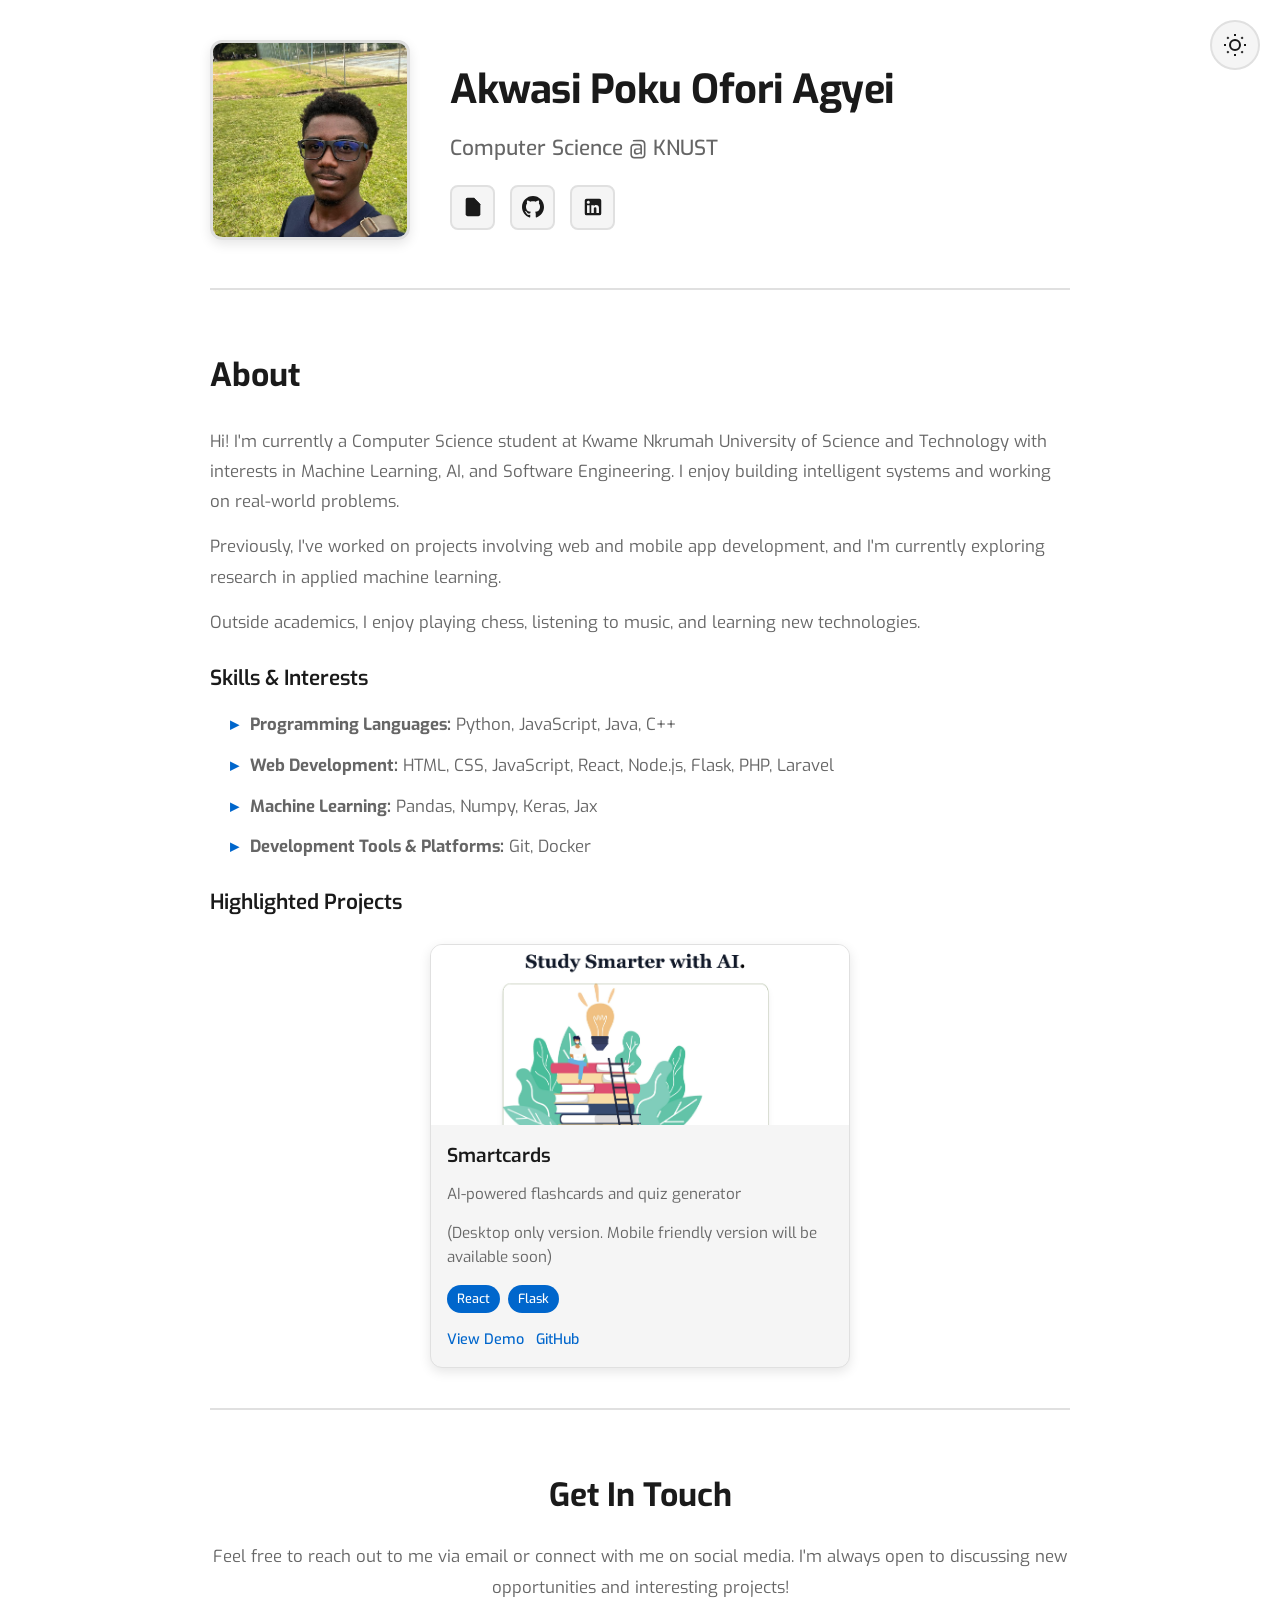
==== index.html @ 634a79e2 "First version" ====
<!DOCTYPE html>
<html lang="en">
<head>
    <meta charset="UTF-8">
    <meta name="viewport" content="width=device-width, initial-scale=1.0">
    <title>Akwasi Poku Ofori Agyei - Portfolio</title>
    <link rel="preconnect" href="https://fonts.googleapis.com">
    <link rel="preconnect" href="https://fonts.gstatic.com" crossorigin>
    <link href="https://fonts.googleapis.com/css2?family=Exo:wght@400;500;600;700&display=swap" rel="stylesheet">
    <link rel="stylesheet" href="styles.css">
</head>
<body>
    <!-- Theme Toggle Button -->
    <button class="theme-toggle" id="themeToggle" aria-label="Toggle theme">
        <svg class="sun-icon" viewBox="0 0 24 24" fill="none" stroke="currentColor" stroke-width="2">
            <circle cx="12" cy="12" r="5"></circle>
            <line x1="12" y1="1" x2="12" y2="3"></line>
            <line x1="12" y1="21" x2="12" y2="23"></line>
            <line x1="4.22" y1="4.22" x2="5.64" y2="5.64"></line>
            <line x1="18.36" y1="18.36" x2="19.78" y2="19.78"></line>
            <line x1="1" y1="12" x2="3" y2="12"></line>
            <line x1="21" y1="12" x2="23" y2="12"></line>
            <line x1="4.22" y1="19.78" x2="5.64" y2="18.36"></line>
            <line x1="18.36" y1="5.64" x2="19.78" y2="4.22"></line>
        </svg>
        <svg class="moon-icon" viewBox="0 0 24 24" fill="none" stroke="currentColor" stroke-width="2">
            <path d="M21 12.79A9 9 0 1 1 11.21 3 7 7 0 0 0 21 12.79z"></path>
        </svg>
    </button>

    <div class="container">
        <!-- Header Section with Profile -->
        <header class="header">
            <div class="profile-section">
                <div class="profile-image">
                    <img src="assets/Portrait.jpg" alt="Akwasi Poku Ofori Agyei">
                </div>
                <div class="profile-info">
                    <h1>Akwasi Poku Ofori Agyei</h1>
                    <p class="title">Computer Science @ KNUST</p>
                    <div class="social-links">
                        <a href="assets/Akwasi Agyei - CV.pdf" class="social-icon" title="CV" target="_blank" rel="noreferrer noopener">
                            <svg viewBox="0 0 24 24" fill="currentColor">
                                <path d="M13 2H6a2 2 0 0 0-2 2v16a2 2 0 0 0 2 2h12a2 2 0 0 0 2-2V9z"></path>
                                <polyline points="13 2 13 9 20 9"></polyline>
                            </svg>
                        </a>
                        <a href="https://github.com/apoa5" class="social-icon" title="GitHub" target="_blank" rel="noreferrer noopener">
                            <svg viewBox="0 0 24 24" fill="currentColor">
                                <path d="M12 0c-6.626 0-12 5.373-12 12 0 5.302 3.438 9.8 8.207 11.387.599.111.793-.261.793-.577v-2.234c-3.338.726-4.033-1.416-4.033-1.416-.546-1.387-1.333-1.756-1.333-1.756-1.089-.745.083-.729.083-.729 1.205.084 1.839 1.237 1.839 1.237 1.07 1.834 2.807 1.304 3.492.997.107-.775.418-1.305.762-1.604-2.665-.305-5.467-1.334-5.467-5.931 0-1.311.469-2.381 1.236-3.221-.124-.303-.535-1.524.117-3.176 0 0 1.008-.322 3.301 1.23.957-.266 1.983-.399 3.003-.404 1.02.005 2.047.138 3.006.404 2.291-1.552 3.297-1.23 3.297-1.23.653 1.653.242 2.874.118 3.176.77.84 1.235 1.911 1.235 3.221 0 4.609-2.807 5.624-5.479 5.921.43.372.823 1.102.823 2.222v 3.293c0 .319.192.694.801.576 4.765-1.589 8.199-6.086 8.199-11.386 0-6.627-5.373-12-12-12z"></path>
                            </svg>
                        </a>
                        <a href="https://www.linkedin.com/in/akwasi-agyei-57b083260/" class="social-icon" title="LinkedIn" target="_blank" rel="noreferrer noopener">
                            <svg viewBox="0 0 24 24" fill="currentColor">
                                <path d="M19 3a2 2 0 0 1 2 2v14a2 2 0 0 1-2 2H5a2 2 0 0 1-2-2V5a2 2 0 0 1 2-2h14m-.5 15.5v-5.3a3.26 3.26 0 0 0-3.26-3.26c-.85 0-1.84.52-2.32 1.3v-1.11h-2.79v8.37h2.79v-4.93c0-.77.62-1.4 1.39-1.4a1.39 1.39 0 0 1 1.39 1.4v4.93h2.79M6.88 8.56a1.68 1.68 0 0 0 1.68-1.68c0-.93-.75-1.69-1.68-1.69a1.69 1.69 0 0 0-1.69 1.69c0 .93.76 1.68 1.69 1.68m1.39 9.94v-8.37H5.5v8.37h2.77z"></path>
                            </svg>
                        </a>
                    </div>
                </div>
            </div>
        </header>

        <!-- About Section -->
        <section class="about">
            <h2>About</h2>
            <p>Hi! I'm currently a Computer Science student at Kwame Nkrumah University of Science and Technology with interests in Machine Learning, AI, and Software Engineering. I enjoy building intelligent systems and working on real-world problems.</p>
            
            <p>Previously, I've worked on projects involving web and mobile app development, and I'm currently exploring research in applied machine learning.</p>
            
            <p>Outside academics, I enjoy playing chess, listening to music, and learning new technologies.</p>

            <h3>Skills & Interests</h3>
            <ul>
                <li><strong>Programming Languages:</strong> Python, JavaScript, Java, C++</li>
                <li><strong>Web Development:</strong> HTML, CSS, JavaScript, React, Node.js, Flask, PHP, Laravel</li>
                <li><strong>Machine Learning:</strong> Pandas, Numpy, Keras, Jax</li>
                <li><strong>Development Tools & Platforms:</strong> Git, Docker</li>
            </ul>

            <h3>Highlighted Projects</h3>
            <div class="projects-grid">
                <div class="project-card">
                    <div class="project-image">
                        <img src="assets/smartcards-preview.png" alt="Smartcards Project">
                    </div>
                    <div class="project-content">
                        <h4>Smartcards</h4>
                        <p>AI-powered flashcards and quiz generator</p>
                        <p>(Desktop only version. Mobile friendly version will be available soon)</p>
                        <div class="project-tags">
                            <span class="tag">React</span>
                            <span class="tag">Flask</span>
                        </div>
                        <div class="project-links">
                            <a href="https://smart-cards-olive.vercel.app" class="project-link" target="_blank" rel="noreferrer noopener">View Demo</a>
                            <a href="https://github.com/apoa5/smart-cards" class="project-link" target="_blank" rel="noreferrer noopener">GitHub</a>
                        </div>
                    </div>
                </div>

            </div>
        </section>

        <!-- Contact Section -->
        <section class="contact">
            <h2>Get In Touch</h2>
            <p>Feel free to reach out to me via email or connect with me on social media. I'm always open to discussing new opportunities and interesting projects!</p>
        </section>
    </div>

    <script src="script.js"></script>
</body>
</html>
---- styles.css ----
/* Root Variables for Light Mode */
:root {
    --bg-primary: #ffffff;
    --bg-secondary: #f5f5f5;
    --text-primary: #1a1a1a;
    --text-secondary: #666666;
    --text-tertiary: #999999;
    --border-color: #e0e0e0;
    --accent-color: #0066cc;
    --accent-hover: #0052a3;
    --shadow-color: rgba(0, 0, 0, 0.1);
    --profile-bg: #f8f9fa;
}

/* Dark Mode Variables */
[data-theme="dark"] {
    --bg-primary: #1a1a1a;
    --bg-secondary: #2d2d2d;
    --text-primary: #f5f5f5;
    --text-secondary: #b0b0b0;
    --text-tertiary: #808080;
    --border-color: #404040;
    --accent-color: #4da6ff;
    --accent-hover: #66b3ff;
    --shadow-color: rgba(0, 0, 0, 0.3);
    --profile-bg: #252525;
}

/* Global Styles */
* {
    margin: 0;
    padding: 0;
    box-sizing: border-box;
}

html, body {
    height: 100%;
}

body {
    font-family: 'Exo', -apple-system, BlinkMacSystemFont, 'Segoe UI', 'Roboto', 'Oxygen',
        'Ubuntu', 'Cantarell', 'Fira Sans', 'Droid Sans', 'Helvetica Neue',
        sans-serif;
    background-color: var(--bg-primary);
    color: var(--text-primary);
    line-height: 1.6;
    transition: background-color 0.3s ease, color 0.3s ease;
}

/* Theme Toggle Button */
.theme-toggle {
    position: fixed;
    top: 20px;
    right: 20px;
    z-index: 1000;
    width: 50px;
    height: 50px;
    border: 2px solid var(--border-color);
    border-radius: 50%;
    background-color: var(--bg-secondary);
    color: var(--text-primary);
    cursor: pointer;
    display: flex;
    align-items: center;
    justify-content: center;
    transition: all 0.3s ease;
}

.theme-toggle:hover {
    background-color: var(--accent-color);
    color: #ffffff;
    border-color: var(--accent-color);
    transform: rotate(20deg);
}

.theme-toggle svg {
    width: 24px;
    height: 24px;
}

.sun-icon,
.moon-icon {
    position: absolute;
    transition: opacity 0.3s ease, transform 0.3s ease;
}

.sun-icon {
    opacity: 1;
    transform: rotate(0deg);
}

.moon-icon {
    opacity: 0;
    transform: rotate(-180deg);
}

[data-theme="dark"] .sun-icon {
    opacity: 0;
    transform: rotate(180deg);
}

[data-theme="dark"] .moon-icon {
    opacity: 1;
    transform: rotate(0deg);
}

/* Container */
.container {
    max-width: 900px;
    margin: 0 auto;
    padding: 40px 20px;
}

/* Header / Profile Section */
.header {
    margin-bottom: 60px;
    padding-bottom: 40px;
    border-bottom: 2px solid var(--border-color);
}

.profile-section {
    display: flex;
    gap: 40px;
    align-items: center;
}

.profile-image {
    flex-shrink: 0;
}

.profile-image img {
    width: 200px;
    height: 200px;
    border-radius: 12px;
    object-fit: cover;
    box-shadow: 0 4px 12px var(--shadow-color);
    border: 3px solid var(--border-color);
    transition: transform 0.3s ease, box-shadow 0.3s ease;
}

.profile-image img:hover {
    transform: translateY(-5px);
    box-shadow: 0 8px 20px var(--shadow-color);
}

.profile-info {
    flex: 1;
}

.profile-info h1 {
    font-size: 2.5em;
    margin-bottom: 10px;
    font-weight: 700;
    letter-spacing: -0.5px;
}

.profile-info .title {
    font-size: 1.3em;
    color: var(--text-secondary);
    margin-bottom: 15px;
    font-weight: 500;
}

.email {
    display: inline-block;
    color: var(--accent-color);
    text-decoration: none;
    margin-bottom: 20px;
    font-size: 1.05em;
    transition: color 0.3s ease;
}

.email:hover {
    color: var(--accent-hover);
    text-decoration: underline;
}

/* Social Links */
.social-links {
    display: flex;
    gap: 15px;
    margin-top: 20px;
}

.social-icon {
    display: inline-flex;
    align-items: center;
    justify-content: center;
    width: 45px;
    height: 45px;
    border: 2px solid var(--border-color);
    border-radius: 8px;
    color: var(--text-primary);
    transition: all 0.3s ease;
    background-color: var(--bg-secondary);
    text-decoration: none;
}

.social-icon svg {
    width: 22px;
    height: 22px;
}

.social-icon:hover {
    background-color: var(--accent-color);
    color: #ffffff;
    border-color: var(--accent-color);
    transform: translateY(-3px);
    box-shadow: 0 4px 12px var(--shadow-color);
}

/* Sections */
section {
    margin-bottom: 60px;
    animation: fadeIn 0.5s ease;
}

@keyframes fadeIn {
    from {
        opacity: 0;
        transform: translateY(10px);
    }
    to {
        opacity: 1;
        transform: translateY(0);
    }
}

section h2 {
    font-size: 2em;
    margin-bottom: 25px;
    color: var(--text-primary);
    font-weight: 700;
}

section h3 {
    font-size: 1.3em;
    margin-top: 25px;
    margin-bottom: 15px;
    color: var(--text-primary);
    font-weight: 600;
}

section p {
    color: var(--text-secondary);
    margin-bottom: 15px;
    font-size: 1.05em;
    line-height: 1.8;
}

section ul {
    list-style: none;
    padding-left: 20px;
    color: var(--text-secondary);
}

section ul li {
    margin-bottom: 12px;
    padding-left: 20px;
    position: relative;
    font-size: 1.05em;
    line-height: 1.7;
}

section ul li:before {
    content: "▸";
    position: absolute;
    left: 0;
    color: var(--accent-color);
    font-weight: bold;
}

/* About Section */
.about {
    padding-bottom: 40px;
    border-bottom: 2px solid var(--border-color);
}

/* Contact Section */
.contact {
    text-align: center;
}

.contact h2 {
    margin-bottom: 20px;
}

.contact-links {
    display: flex;
    gap: 20px;
    justify-content: center;
    margin-top: 30px;
    flex-wrap: wrap;
}

/* Buttons */
.btn {
    display: inline-block;
    padding: 12px 30px;
    border-radius: 8px;
    text-decoration: none;
    font-weight: 600;
    font-size: 1.05em;
    transition: all 0.3s ease;
    border: 2px solid transparent;
    cursor: pointer;
}

.btn-primary {
    background-color: var(--accent-color);
    color: #ffffff;
}

.btn-primary:hover {
    background-color: var(--accent-hover);
    transform: translateY(-2px);
    box-shadow: 0 6px 16px var(--shadow-color);
}

.btn-secondary {
    background-color: transparent;
    color: var(--accent-color);
    border: 2px solid var(--accent-color);
}

.btn-secondary:hover {
    background-color: var(--accent-color);
    color: #ffffff;
    transform: translateY(-2px);
    box-shadow: 0 6px 16px var(--shadow-color);
}

/* Responsive Design */
@media (max-width: 768px) {
    .container {
        padding: 30px 15px;
    }

    .profile-section {
        flex-direction: column;
        gap: 25px;
        align-items: center;
    }

    .profile-image {
        flex-shrink: 0;
    }

    .profile-image img {
        width: 150px;
        height: 150px;
    }

    .profile-info h1 {
        font-size: 2em;
        text-align: center;
    }

    .profile-info .title {
        font-size: 1.1em;
        text-align: center;
    }

    .email {
        display: block;
        text-align: center;
        margin-bottom: 20px;
    }

    .social-links {
        justify-content: center;
    }

    section h2 {
        font-size: 1.6em;
    }

    section h3 {
        font-size: 1.1em;
    }

    section p {
        font-size: 1em;
    }

    .theme-toggle {
        top: 15px;
        right: 15px;
        width: 45px;
        height: 45px;
    }

    .theme-toggle svg {
        width: 20px;
        height: 20px;
    }

    .contact-links {
        flex-direction: column;
        gap: 15px;
    }

    .btn {
        width: 100%;
    }

    .project-card {
        width: 100%;
    }

    .project-image {
        height: 170px;
    }

    .project-content h4 {
        font-size: 1.15em;
    }

    .project-links {
        gap: 10px;
    }
}

@media (max-width: 480px) {
    .container {
        padding: 20px 12px;
    }

    .profile-info h1 {
        font-size: 1.6em;
    }

    .profile-info .title {
        font-size: 1em;
    }

    .social-icon {
        width: 40px;
        height: 40px;
    }

    .project-image {
        height: 150px;
    }

    .project-content h4 {
        font-size: 1.1em;
    }

    .project-content p {
        font-size: 0.95em;
    }

    .social-icon svg {
        width: 18px;
        height: 18px;
    }

    section h2 {
        font-size: 1.4em;
    }

    section h3 {
        font-size: 1em;
    }

    section p,
    section ul li {
        font-size: 0.95em;
    }

    .header {
        margin-bottom: 40px;
        padding-bottom: 30px;
    }

    section {
        margin-bottom: 40px;
    }
}

/* Projects Section */
.projects-grid {
    display: flex;
    flex-direction: column;
    align-items: center;
    justify-content: center;
    margin-top: 25px;
}

.project-card {
    width: min(420px, 100%);
    max-width: 100%;
    margin: 0 auto;
    background-color: var(--bg-secondary);
    border-radius: 12px;
    overflow: hidden;
    box-shadow: 0 4px 12px var(--shadow-color);
    transition: transform 0.3s ease, box-shadow 0.3s ease;
    border: 1px solid var(--border-color);
}

.project-card:hover {
    transform: translateY(-5px);
    box-shadow: 0 8px 25px var(--shadow-color);
}

.project-image {
    width: 100%;
    height: 180px;
    overflow: hidden;
}

.project-image img {
    width: 100%;
    height: 100%;
    object-fit: cover;
    transition: transform 0.3s ease;
}

.project-card:hover .project-image img {
    transform: scale(1.05);
}

.project-content {
    padding: 16px;
}

.project-content h4 {
    font-size: 1.2em;
    margin-bottom: 10px;
    color: var(--text-primary);
    font-weight: 600;
}

.project-content p {
    color: var(--text-secondary);
    font-size: 0.95em;
    line-height: 1.6;
    margin-bottom: 15px;
}

.project-tags {
    display: flex;
    flex-wrap: wrap;
    gap: 8px;
    margin-bottom: 15px;
}

.tag {
    background-color: var(--accent-color);
    color: #ffffff;
    padding: 4px 10px;
    border-radius: 20px;
    font-size: 0.8em;
    font-weight: 500;
}

.project-links {
    display: flex;
    flex-wrap: wrap;
    gap: 12px;
}

.project-link {
    color: var(--accent-color);
    text-decoration: none;
    font-weight: 500;
    font-size: 0.9em;
    transition: color 0.3s ease;
}

.project-link:hover {
    color: var(--accent-hover);
    text-decoration: underline;
}
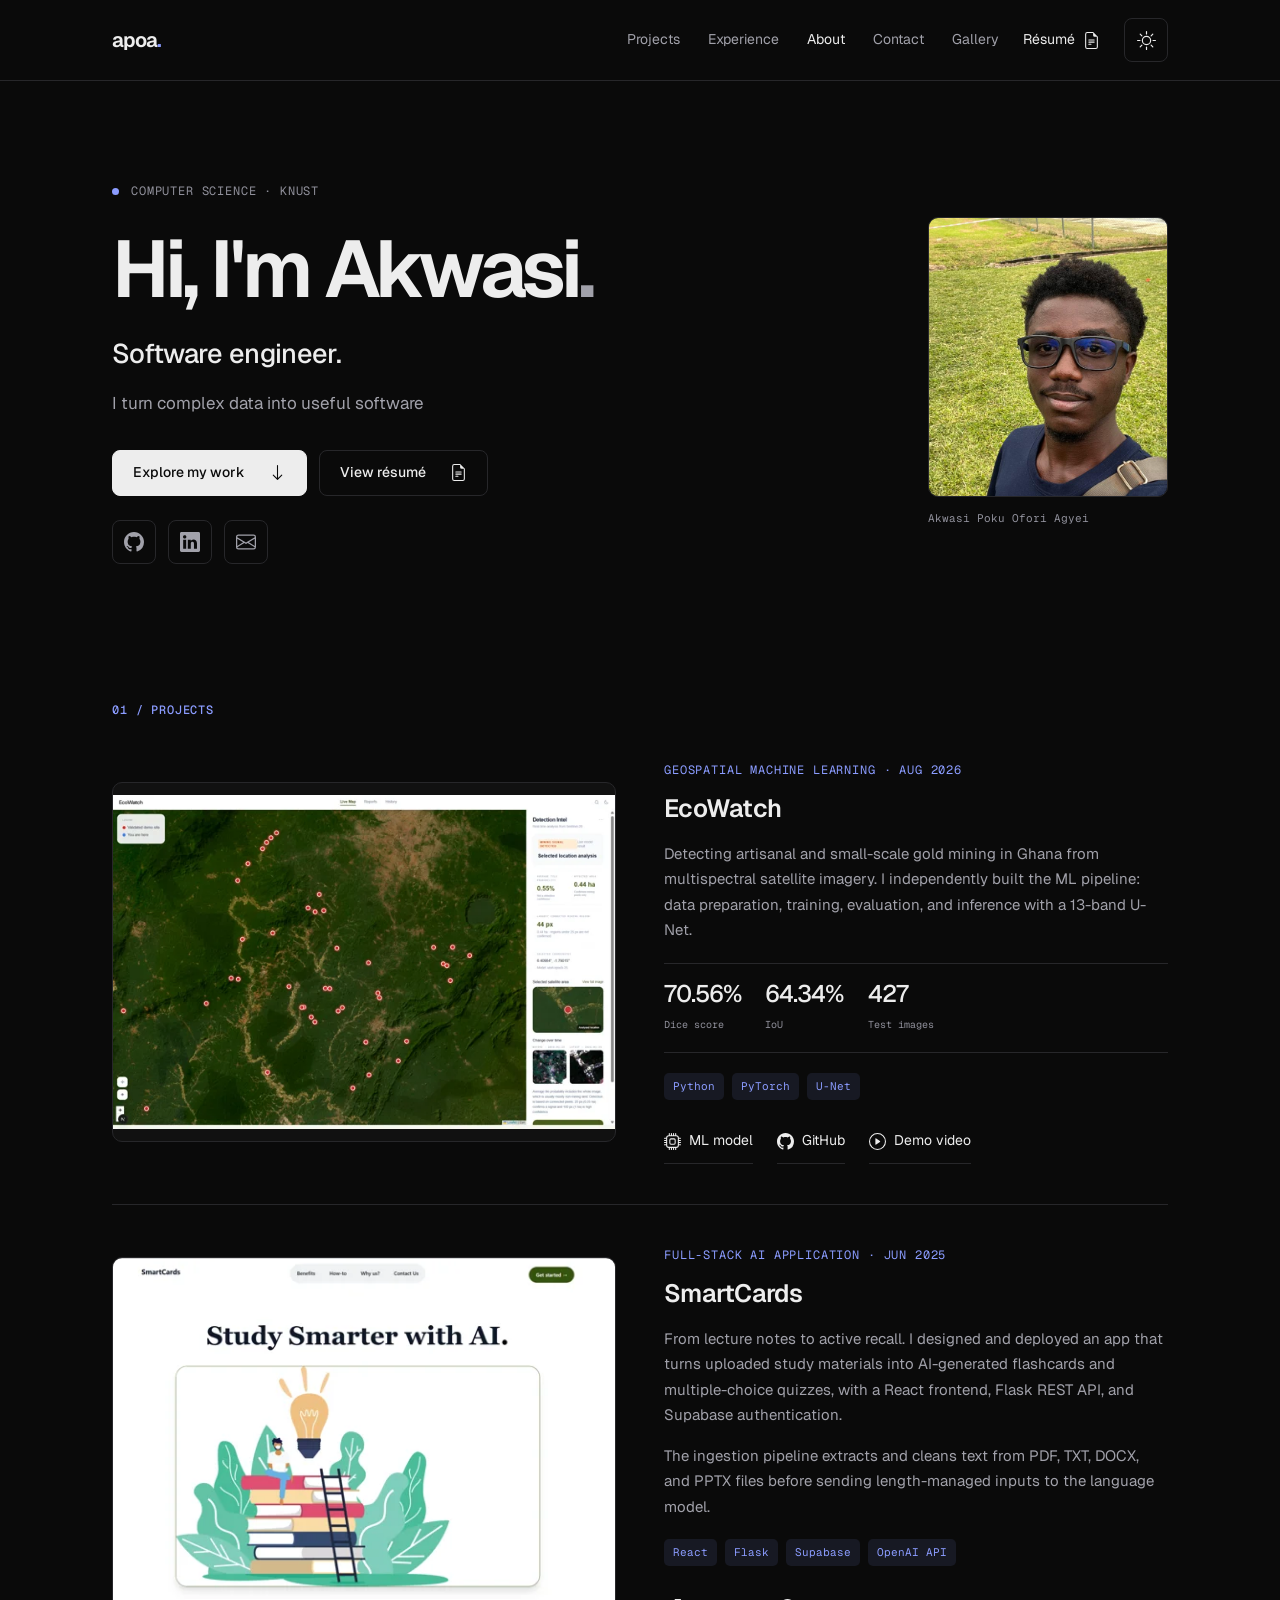
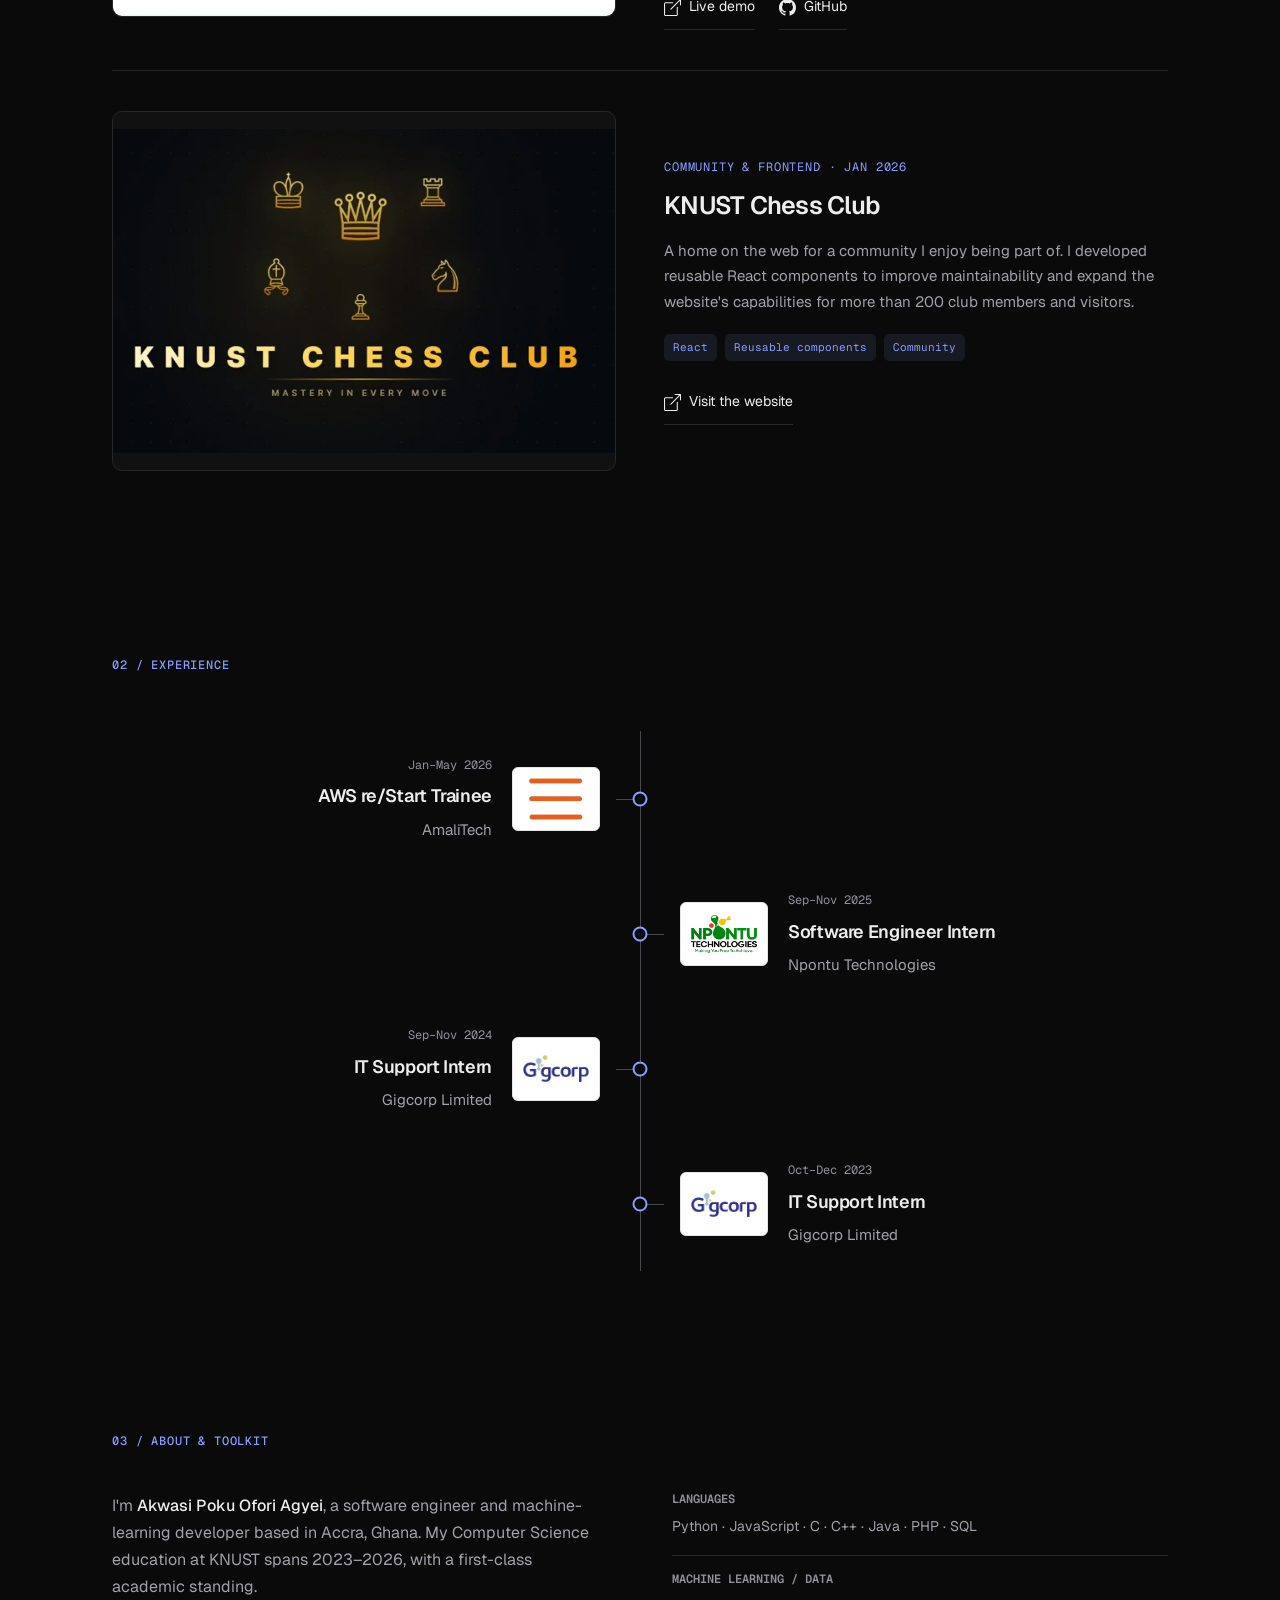
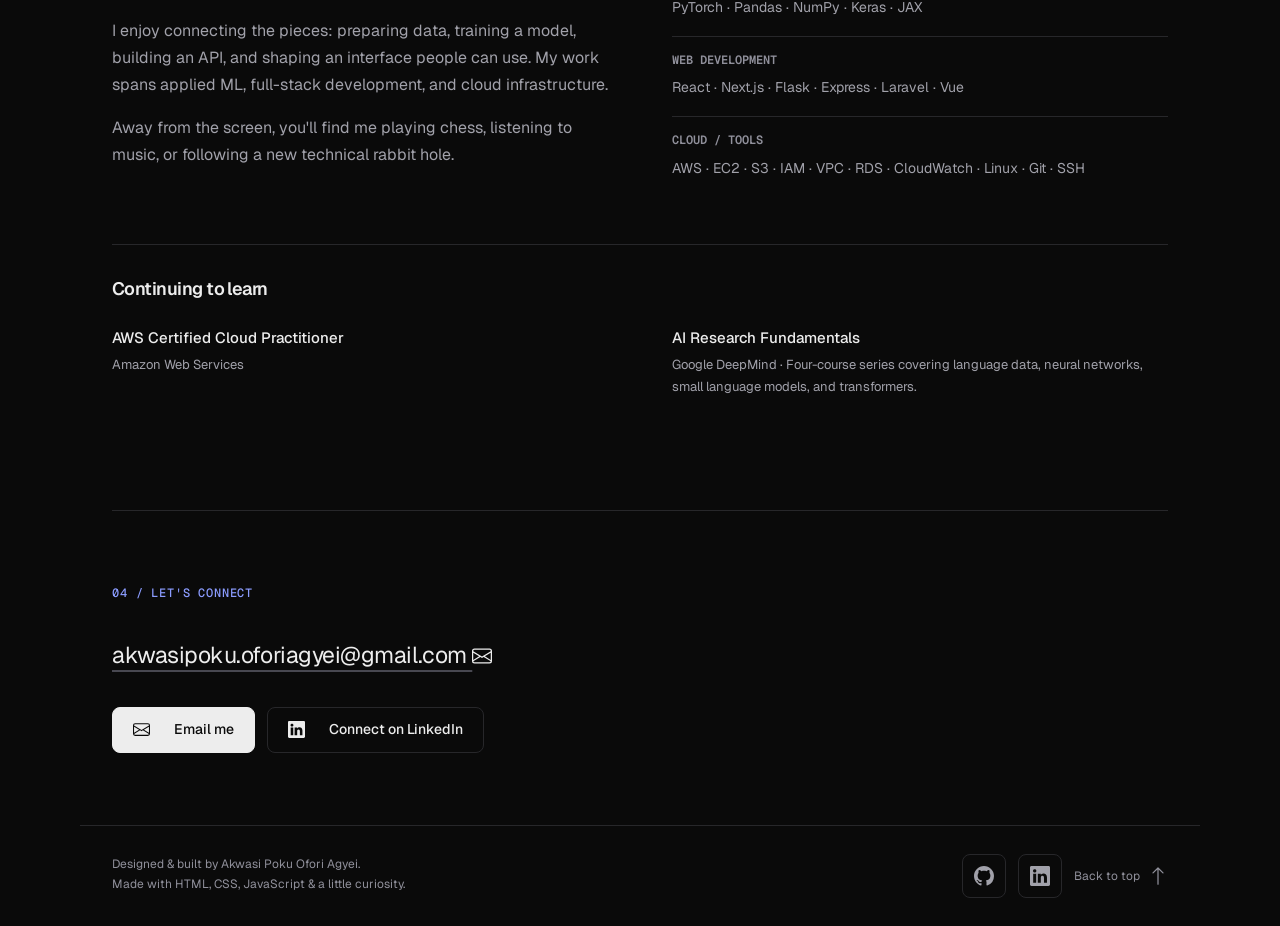
==== commit 1ad26ee4: "version 2" ====
--- a/index.html
+++ b/index.html
@@ -1,113 +1,156 @@
 <!DOCTYPE html>
-<html lang="en">
+<html lang="en" data-theme="dark">
 <head>
-    <meta charset="UTF-8">
-    <meta name="viewport" content="width=device-width, initial-scale=1.0">
-    <title>Akwasi Poku Ofori Agyei - Portfolio</title>
-    <link rel="preconnect" href="https://fonts.googleapis.com">
-    <link rel="preconnect" href="https://fonts.gstatic.com" crossorigin>
-    <link href="https://fonts.googleapis.com/css2?family=Exo:wght@400;500;600;700&display=swap" rel="stylesheet">
-    <link rel="stylesheet" href="styles.css">
+  <meta charset="UTF-8">
+  <meta name="viewport" content="width=device-width, initial-scale=1.0">
+  <title>Akwasi Poku Ofori Agyei — Software Engineer &amp; ML Developer</title>
+  <meta name="description" content="Portfolio of Akwasi Poku Ofori Agyei, a software engineer and machine-learning developer building full-stack and applied ML systems in Ghana.">
+  <meta name="theme-color" content="#0a0a0a">
+  <link rel="canonical" href="https://apoa5.github.io/portfolio/">
+  <meta property="og:type" content="website">
+  <meta property="og:title" content="Akwasi Poku Ofori Agyei — Software Engineer &amp; ML Developer">
+  <meta property="og:description" content="From multispectral satellite imagery to full-stack AI tools. Explore my projects, experience, and engineering work.">
+  <meta property="og:url" content="https://apoa5.github.io/portfolio/">
+  <meta property="og:image" content="https://apoa5.github.io/portfolio/assets/og-image.png">
+  <meta property="og:image:width" content="1200">
+  <meta property="og:image:height" content="630">
+  <meta property="og:image:alt" content="Akwasi Poku Ofori Agyei — Software Engineer and Machine Learning Developer">
+  <meta name="twitter:card" content="summary_large_image">
+  <link rel="icon" href="assets/favicon.svg" type="image/svg+xml">
+  <link rel="preconnect" href="https://fonts.googleapis.com">
+  <link rel="preconnect" href="https://fonts.gstatic.com" crossorigin>
+  <link href="https://fonts.googleapis.com/css2?family=Geist:wght@400;500;600;650;700&amp;family=Geist+Mono:wght@400;500&amp;display=swap" rel="stylesheet">
+  <link rel="stylesheet" href="styles.css">
+  <script>try { const theme = localStorage.getItem('theme'); if (theme === 'light' || theme === 'dark') document.documentElement.dataset.theme = theme; } catch {}</script>
+  <script src="script.js" defer></script>
+  <script src="cursor-halo.js" defer></script>
+  <script type="application/ld+json">{"@context":"https://schema.org","@type":"Person","name":"Akwasi Poku Ofori Agyei","url":"https://apoa5.github.io/portfolio/","jobTitle":"Software Engineer & Machine Learning Developer","email":"mailto:akwasipoku.oforiagyei@gmail.com","sameAs":["https://github.com/apoa5","https://www.linkedin.com/in/akwasi-agyei-57b083260/"],"alumniOf":{"@type":"CollegeOrUniversity","name":"Kwame Nkrumah University of Science and Technology"}}</script>
 </head>
 <body>
-    <!-- Theme Toggle Button -->
-    <button class="theme-toggle" id="themeToggle" aria-label="Toggle theme">
-        <svg class="sun-icon" viewBox="0 0 24 24" fill="none" stroke="currentColor" stroke-width="2">
-            <circle cx="12" cy="12" r="5"></circle>
-            <line x1="12" y1="1" x2="12" y2="3"></line>
-            <line x1="12" y1="21" x2="12" y2="23"></line>
-            <line x1="4.22" y1="4.22" x2="5.64" y2="5.64"></line>
-            <line x1="18.36" y1="18.36" x2="19.78" y2="19.78"></line>
-            <line x1="1" y1="12" x2="3" y2="12"></line>
-            <line x1="21" y1="12" x2="23" y2="12"></line>
-            <line x1="4.22" y1="19.78" x2="5.64" y2="18.36"></line>
-            <line x1="18.36" y1="5.64" x2="19.78" y2="4.22"></line>
-        </svg>
-        <svg class="moon-icon" viewBox="0 0 24 24" fill="none" stroke="currentColor" stroke-width="2">
-            <path d="M21 12.79A9 9 0 1 1 11.21 3 7 7 0 0 0 21 12.79z"></path>
-        </svg>
-    </button>
-
-    <div class="container">
-        <!-- Header Section with Profile -->
-        <header class="header">
-            <div class="profile-section">
-                <div class="profile-image">
-                    <img src="assets/Portrait.jpg" alt="Akwasi Poku Ofori Agyei">
-                </div>
-                <div class="profile-info">
-                    <h1>Akwasi Poku Ofori Agyei</h1>
-                    <p class="title">Computer Science @ KNUST</p>
-                    <div class="social-links">
-                        <a href="assets/Akwasi Agyei - CV.pdf" class="social-icon" title="CV" target="_blank" rel="noreferrer noopener">
-                            <svg viewBox="0 0 24 24" fill="currentColor">
-                                <path d="M13 2H6a2 2 0 0 0-2 2v16a2 2 0 0 0 2 2h12a2 2 0 0 0 2-2V9z"></path>
-                                <polyline points="13 2 13 9 20 9"></polyline>
-                            </svg>
-                        </a>
-                        <a href="https://github.com/apoa5" class="social-icon" title="GitHub" target="_blank" rel="noreferrer noopener">
-                            <svg viewBox="0 0 24 24" fill="currentColor">
-                                <path d="M12 0c-6.626 0-12 5.373-12 12 0 5.302 3.438 9.8 8.207 11.387.599.111.793-.261.793-.577v-2.234c-3.338.726-4.033-1.416-4.033-1.416-.546-1.387-1.333-1.756-1.333-1.756-1.089-.745.083-.729.083-.729 1.205.084 1.839 1.237 1.839 1.237 1.07 1.834 2.807 1.304 3.492.997.107-.775.418-1.305.762-1.604-2.665-.305-5.467-1.334-5.467-5.931 0-1.311.469-2.381 1.236-3.221-.124-.303-.535-1.524.117-3.176 0 0 1.008-.322 3.301 1.23.957-.266 1.983-.399 3.003-.404 1.02.005 2.047.138 3.006.404 2.291-1.552 3.297-1.23 3.297-1.23.653 1.653.242 2.874.118 3.176.77.84 1.235 1.911 1.235 3.221 0 4.609-2.807 5.624-5.479 5.921.43.372.823 1.102.823 2.222v 3.293c0 .319.192.694.801.576 4.765-1.589 8.199-6.086 8.199-11.386 0-6.627-5.373-12-12-12z"></path>
-                            </svg>
-                        </a>
-                        <a href="https://www.linkedin.com/in/akwasi-agyei-57b083260/" class="social-icon" title="LinkedIn" target="_blank" rel="noreferrer noopener">
-                            <svg viewBox="0 0 24 24" fill="currentColor">
-                                <path d="M19 3a2 2 0 0 1 2 2v14a2 2 0 0 1-2 2H5a2 2 0 0 1-2-2V5a2 2 0 0 1 2-2h14m-.5 15.5v-5.3a3.26 3.26 0 0 0-3.26-3.26c-.85 0-1.84.52-2.32 1.3v-1.11h-2.79v8.37h2.79v-4.93c0-.77.62-1.4 1.39-1.4a1.39 1.39 0 0 1 1.39 1.4v4.93h2.79M6.88 8.56a1.68 1.68 0 0 0 1.68-1.68c0-.93-.75-1.69-1.68-1.69a1.69 1.69 0 0 0-1.69 1.69c0 .93.76 1.68 1.69 1.68m1.39 9.94v-8.37H5.5v8.37h2.77z"></path>
-                            </svg>
-                        </a>
-                    </div>
-                </div>
-            </div>
-        </header>
-
-        <!-- About Section -->
-        <section class="about">
-            <h2>About</h2>
-            <p>Hi! I'm currently a Computer Science student at Kwame Nkrumah University of Science and Technology with interests in Machine Learning, AI, and Software Engineering. I enjoy building intelligent systems and working on real-world problems.</p>
-            
-            <p>Previously, I've worked on projects involving web and mobile app development, and I'm currently exploring research in applied machine learning.</p>
-            
-            <p>Outside academics, I enjoy playing chess, listening to music, and learning new technologies.</p>
-
-            <h3>Skills & Interests</h3>
-            <ul>
-                <li><strong>Programming Languages:</strong> Python, JavaScript, Java, C++</li>
-                <li><strong>Web Development:</strong> HTML, CSS, JavaScript, React, Node.js, Flask, PHP, Laravel</li>
-                <li><strong>Machine Learning:</strong> Pandas, Numpy, Keras, Jax</li>
-                <li><strong>Development Tools & Platforms:</strong> Git, Docker</li>
-            </ul>
-
-            <h3>Highlighted Projects</h3>
-            <div class="projects-grid">
-                <div class="project-card">
-                    <div class="project-image">
-                        <img src="assets/smartcards-preview.png" alt="Smartcards Project">
-                    </div>
-                    <div class="project-content">
-                        <h4>Smartcards</h4>
-                        <p>AI-powered flashcards and quiz generator</p>
-                        <p>(Desktop only version. Mobile friendly version will be available soon)</p>
-                        <div class="project-tags">
-                            <span class="tag">React</span>
-                            <span class="tag">Flask</span>
-                        </div>
-                        <div class="project-links">
-                            <a href="https://smart-cards-olive.vercel.app" class="project-link" target="_blank" rel="noreferrer noopener">View Demo</a>
-                            <a href="https://github.com/apoa5/smart-cards" class="project-link" target="_blank" rel="noreferrer noopener">GitHub</a>
-                        </div>
-                    </div>
-                </div>
-
-            </div>
-        </section>
-
-        <!-- Contact Section -->
-        <section class="contact">
-            <h2>Get In Touch</h2>
-            <p>Feel free to reach out to me via email or connect with me on social media. I'm always open to discussing new opportunities and interesting projects!</p>
-        </section>
+  <a class="skip-link" href="#main">Skip to content</a>
+  <header class="site-header">
+    <div class="container nav-shell">
+      <a class="mark" href="#main" aria-label="Akwasi Poku Ofori Agyei, home">apoa<span>.</span></a>
+      <nav aria-label="Main navigation">
+        <a href="#projects">Projects</a><a href="#experience">Experience</a><a href="#about">About</a><a href="#contact">Contact</a><a href="gallery.html">Gallery</a>
+      </nav>
+      <a class="nav-resume" href="assets/Akwasi%20Poku%20Ofori%20Agyei%20-%20Resume.pdf" target="_blank" rel="noopener noreferrer">Résumé <svg class="icon" aria-hidden="true" focusable="false" xmlns="http://www.w3.org/2000/svg" width="20" height="20" fill="currentColor" viewBox="0 0 16 16">
+  <path d="M5.5 7a.5.5 0 0 0 0 1h5a.5.5 0 0 0 0-1zM5 9.5a.5.5 0 0 1 .5-.5h5a.5.5 0 0 1 0 1h-5a.5.5 0 0 1-.5-.5m0 2a.5.5 0 0 1 .5-.5h2a.5.5 0 0 1 0 1h-2a.5.5 0 0 1-.5-.5"/>
+  <path d="M9.5 0H4a2 2 0 0 0-2 2v12a2 2 0 0 0 2 2h8a2 2 0 0 0 2-2V4.5zm0 1v2A1.5 1.5 0 0 0 11 4.5h2V14a1 1 0 0 1-1 1H4a1 1 0 0 1-1-1V2a1 1 0 0 1 1-1z"/>
+</svg></a>
+      <button class="theme-toggle" id="themeToggle" type="button" aria-label="Switch to light mode">
+        <svg class="icon sun-icon" aria-hidden="true" focusable="false" xmlns="http://www.w3.org/2000/svg" width="20" height="20" fill="currentColor" viewBox="0 0 16 16">
+  <path d="M8 11a3 3 0 1 1 0-6 3 3 0 0 1 0 6m0 1a4 4 0 1 0 0-8 4 4 0 0 0 0 8M8 0a.5.5 0 0 1 .5.5v2a.5.5 0 0 1-1 0v-2A.5.5 0 0 1 8 0m0 13a.5.5 0 0 1 .5.5v2a.5.5 0 0 1-1 0v-2A.5.5 0 0 1 8 13m8-5a.5.5 0 0 1-.5.5h-2a.5.5 0 0 1 0-1h2a.5.5 0 0 1 .5.5M3 8a.5.5 0 0 1-.5.5h-2a.5.5 0 0 1 0-1h2A.5.5 0 0 1 3 8m10.657-5.657a.5.5 0 0 1 0 .707l-1.414 1.415a.5.5 0 1 1-.707-.708l1.414-1.414a.5.5 0 0 1 .707 0m-9.193 9.193a.5.5 0 0 1 0 .707L3.05 13.657a.5.5 0 0 1-.707-.707l1.414-1.414a.5.5 0 0 1 .707 0m9.193 2.121a.5.5 0 0 1-.707 0l-1.414-1.414a.5.5 0 0 1 .707-.707l1.414 1.414a.5.5 0 0 1 0 .707M4.464 4.465a.5.5 0 0 1-.707 0L2.343 3.05a.5.5 0 1 1 .707-.707l1.414 1.414a.5.5 0 0 1 0 .708"/>
+</svg>
+        <svg class="icon moon-icon" aria-hidden="true" focusable="false" xmlns="http://www.w3.org/2000/svg" width="20" height="20" fill="currentColor" viewBox="0 0 16 16">
+  <path d="M6 .278a.77.77 0 0 1 .08.858 7.2 7.2 0 0 0-.878 3.46c0 4.021 3.278 7.277 7.318 7.277q.792-.001 1.533-.16a.79.79 0 0 1 .81.316.73.73 0 0 1-.031.893A8.35 8.35 0 0 1 8.344 16C3.734 16 0 12.286 0 7.71 0 4.266 2.114 1.312 5.124.06A.75.75 0 0 1 6 .278M4.858 1.311A7.27 7.27 0 0 0 1.025 7.71c0 4.02 3.279 7.276 7.319 7.276a7.32 7.32 0 0 0 5.205-2.162q-.506.063-1.029.063c-4.61 0-8.343-3.714-8.343-8.29 0-1.167.242-2.278.681-3.286"/>
+</svg>
+      </button>
     </div>
-
-    <script src="script.js"></script>
+  </header>
+  <main class="container" id="main">
+    <section class="hero" aria-labelledby="hero-title">
+      <div class="hero-main">
+        <div>
+          <p class="eyebrow">Computer Science · KNUST</p>
+          <h1 id="hero-title">Hi, I'm Akwasi<span>.</span></h1>
+          <p class="hero-role">Software engineer.</p>
+          <p class="hero-description">I turn complex data into useful software</p>
+          <div class="buttons"><a class="button primary" href="#projects">Explore my work <svg class="icon" aria-hidden="true" focusable="false" xmlns="http://www.w3.org/2000/svg" width="20" height="20" fill="currentColor" viewBox="0 0 16 16">
+  <path fill-rule="evenodd" d="M8 1a.5.5 0 0 1 .5.5v11.793l3.146-3.147a.5.5 0 0 1 .708.708l-4 4a.5.5 0 0 1-.708 0l-4-4a.5.5 0 0 1 .708-.708L7.5 13.293V1.5A.5.5 0 0 1 8 1"/>
+</svg></a><a class="button" href="assets/Akwasi%20Poku%20Ofori%20Agyei%20-%20Resume.pdf" target="_blank" rel="noopener noreferrer">View résumé <svg class="icon" aria-hidden="true" focusable="false" xmlns="http://www.w3.org/2000/svg" width="20" height="20" fill="currentColor" viewBox="0 0 16 16">
+  <path d="M5.5 7a.5.5 0 0 0 0 1h5a.5.5 0 0 0 0-1zM5 9.5a.5.5 0 0 1 .5-.5h5a.5.5 0 0 1 0 1h-5a.5.5 0 0 1-.5-.5m0 2a.5.5 0 0 1 .5-.5h2a.5.5 0 0 1 0 1h-2a.5.5 0 0 1-.5-.5"/>
+  <path d="M9.5 0H4a2 2 0 0 0-2 2v12a2 2 0 0 0 2 2h8a2 2 0 0 0 2-2V4.5zm0 1v2A1.5 1.5 0 0 0 11 4.5h2V14a1 1 0 0 1-1 1H4a1 1 0 0 1-1-1V2a1 1 0 0 1 1-1z"/>
+</svg></a></div>
+          <div class="social-links"><a class="social-icon" href="https://github.com/apoa5" target="_blank" rel="noopener noreferrer" aria-label="GitHub" title="GitHub"><svg class="icon" aria-hidden="true" focusable="false" xmlns="http://www.w3.org/2000/svg" width="20" height="20" fill="currentColor" viewBox="0 0 16 16">
+  <path d="M8 0C3.58 0 0 3.58 0 8c0 3.54 2.29 6.53 5.47 7.59.4.07.55-.17.55-.38 0-.19-.01-.82-.01-1.49-2.01.37-2.53-.49-2.69-.94-.09-.23-.48-.94-.82-1.13-.28-.15-.68-.52-.01-.53.63-.01 1.08.58 1.23.82.72 1.21 1.87.87 2.33.66.07-.52.28-.87.51-1.07-1.78-.2-3.64-.89-3.64-3.95 0-.87.31-1.59.82-2.15-.08-.2-.36-1.02.08-2.12 0 0 .67-.21 2.2.82.64-.18 1.32-.27 2-.27s1.36.09 2 .27c1.53-1.04 2.2-.82 2.2-.82.44 1.1.16 1.92.08 2.12.51.56.82 1.27.82 2.15 0 3.07-1.87 3.75-3.65 3.95.29.25.54.73.54 1.48 0 1.07-.01 1.93-.01 2.2 0 .21.15.46.55.38A8.01 8.01 0 0 0 16 8c0-4.42-3.58-8-8-8"/>
+</svg></a><a class="social-icon" href="https://www.linkedin.com/in/akwasi-agyei-57b083260/" target="_blank" rel="noopener noreferrer" aria-label="LinkedIn" title="LinkedIn"><svg class="icon" aria-hidden="true" focusable="false" xmlns="http://www.w3.org/2000/svg" width="20" height="20" fill="currentColor" viewBox="0 0 16 16">
+  <path d="M0 1.146C0 .513.526 0 1.175 0h13.65C15.474 0 16 .513 16 1.146v13.708c0 .633-.526 1.146-1.175 1.146H1.175C.526 16 0 15.487 0 14.854zm4.943 12.248V6.169H2.542v7.225zm-1.2-8.212c.837 0 1.358-.554 1.358-1.248-.015-.709-.52-1.248-1.342-1.248S2.4 3.226 2.4 3.934c0 .694.521 1.248 1.327 1.248zm4.908 8.212V9.359c0-.216.016-.432.08-.586.173-.431.568-.878 1.232-.878.869 0 1.216.662 1.216 1.634v3.865h2.401V9.25c0-2.22-1.184-3.252-2.764-3.252-1.274 0-1.845.7-2.165 1.193v.025h-.016l.016-.025V6.169h-2.4c.03.678 0 7.225 0 7.225z"/>
+</svg></a><a class="social-icon" href="mailto:akwasipoku.oforiagyei@gmail.com" aria-label="Email" title="Email"><svg class="icon" aria-hidden="true" focusable="false" xmlns="http://www.w3.org/2000/svg" width="20" height="20" fill="currentColor" viewBox="0 0 16 16">
+  <path d="M0 4a2 2 0 0 1 2-2h12a2 2 0 0 1 2 2v8a2 2 0 0 1-2 2H2a2 2 0 0 1-2-2zm2-1a1 1 0 0 0-1 1v.217l7 4.2 7-4.2V4a1 1 0 0 0-1-1zm13 2.383-4.708 2.825L15 11.105zm-.034 6.876-5.64-3.471L8 9.583l-1.326-.795-5.64 3.47A1 1 0 0 0 2 13h12a1 1 0 0 0 .966-.741M1 11.105l4.708-2.897L1 5.383z"/>
+</svg></a></div>
+        </div>
+        <figure class="hero-portrait"><div class="portrait-frame"><img src="assets/Portrait.jpg" width="810" height="1080" alt="Akwasi Poku Ofori Agyei"></div><figcaption><span>Akwasi Poku Ofori Agyei</span></figcaption></figure>
+      </div>
+    </section>
+    <section class="section" id="projects" aria-labelledby="projects-title">
+      <div class="section-heading"><h2 class="section-number" id="projects-title">01 / Projects</h2></div>
+      <article class="project">
+        <div class="project-visual project-screenshot"><img src="assets/ecowatch-demo.webp" srcset="assets/ecowatch-demo-small.webp 600w, assets/ecowatch-demo.webp 1200w" sizes="(max-width: 700px) 90vw, 45vw" width="1200" height="800" alt="EcoWatch satellite map showing mining detection markers and a location analysis panel" loading="lazy" decoding="async"></div>
+        <div class="project-content"><p class="project-kind">Geospatial machine learning · Aug 2026</p><h3>EcoWatch</h3><p>Detecting artisanal and small-scale gold mining in Ghana from multispectral satellite imagery. I independently built the ML pipeline: data preparation, training, evaluation, and inference with a 13-band U-Net.</p><div class="metrics" aria-label="Held-out test results"><div><strong>70.56%</strong><span>Dice score</span></div><div><strong>64.34%</strong><span>IoU</span></div><div><strong>427</strong><span>Test images</span></div></div><div class="tags"><span class="tag">Python</span><span class="tag">PyTorch</span><span class="tag">U-Net</span></div><div class="project-links"><a href="https://github.com/2026-Final-Year-Project/Ecowatch-model" target="_blank" rel="noopener noreferrer"><svg class="icon" aria-hidden="true" focusable="false" xmlns="http://www.w3.org/2000/svg" width="20" height="20" fill="currentColor" viewBox="0 0 16 16">
+  <path d="M5 0a.5.5 0 0 1 .5.5V2h1V.5a.5.5 0 0 1 1 0V2h1V.5a.5.5 0 0 1 1 0V2h1V.5a.5.5 0 0 1 1 0V2A2.5 2.5 0 0 1 14 4.5h1.5a.5.5 0 0 1 0 1H14v1h1.5a.5.5 0 0 1 0 1H14v1h1.5a.5.5 0 0 1 0 1H14v1h1.5a.5.5 0 0 1 0 1H14a2.5 2.5 0 0 1-2.5 2.5v1.5a.5.5 0 0 1-1 0V14h-1v1.5a.5.5 0 0 1-1 0V14h-1v1.5a.5.5 0 0 1-1 0V14h-1v1.5a.5.5 0 0 1-1 0V14A2.5 2.5 0 0 1 2 11.5H.5a.5.5 0 0 1 0-1H2v-1H.5a.5.5 0 0 1 0-1H2v-1H.5a.5.5 0 0 1 0-1H2v-1H.5a.5.5 0 0 1 0-1H2A2.5 2.5 0 0 1 4.5 2V.5A.5.5 0 0 1 5 0m-.5 3A1.5 1.5 0 0 0 3 4.5v7A1.5 1.5 0 0 0 4.5 13h7a1.5 1.5 0 0 0 1.5-1.5v-7A1.5 1.5 0 0 0 11.5 3zM5 6.5A1.5 1.5 0 0 1 6.5 5h3A1.5 1.5 0 0 1 11 6.5v3A1.5 1.5 0 0 1 9.5 11h-3A1.5 1.5 0 0 1 5 9.5zM6.5 6a.5.5 0 0 0-.5.5v3a.5.5 0 0 0 .5.5h3a.5.5 0 0 0 .5-.5v-3a.5.5 0 0 0-.5-.5z"/>
+</svg> ML model</a><a href="https://github.com/2026-Final-Year-Project/EcoWatch" target="_blank" rel="noopener noreferrer"><svg class="icon" aria-hidden="true" focusable="false" xmlns="http://www.w3.org/2000/svg" width="20" height="20" fill="currentColor" viewBox="0 0 16 16">
+  <path d="M8 0C3.58 0 0 3.58 0 8c0 3.54 2.29 6.53 5.47 7.59.4.07.55-.17.55-.38 0-.19-.01-.82-.01-1.49-2.01.37-2.53-.49-2.69-.94-.09-.23-.48-.94-.82-1.13-.28-.15-.68-.52-.01-.53.63-.01 1.08.58 1.23.82.72 1.21 1.87.87 2.33.66.07-.52.28-.87.51-1.07-1.78-.2-3.64-.89-3.64-3.95 0-.87.31-1.59.82-2.15-.08-.2-.36-1.02.08-2.12 0 0 .67-.21 2.2.82.64-.18 1.32-.27 2-.27s1.36.09 2 .27c1.53-1.04 2.2-.82 2.2-.82.44 1.1.16 1.92.08 2.12.51.56.82 1.27.82 2.15 0 3.07-1.87 3.75-3.65 3.95.29.25.54.73.54 1.48 0 1.07-.01 1.93-.01 2.2 0 .21.15.46.55.38A8.01 8.01 0 0 0 16 8c0-4.42-3.58-8-8-8"/>
+</svg> GitHub</a><a href="https://drive.google.com/file/d/1ERKGoJ3af25sa_1fgWtWd1q27VEgjuBc/view" target="_blank" rel="noopener noreferrer"><svg class="icon" aria-hidden="true" focusable="false" xmlns="http://www.w3.org/2000/svg" width="20" height="20" fill="currentColor" viewBox="0 0 16 16">
+  <path d="M8 15A7 7 0 1 1 8 1a7 7 0 0 1 0 14m0 1A8 8 0 1 0 8 0a8 8 0 0 0 0 16"/>
+  <path d="M6.271 5.055a.5.5 0 0 1 .52.038l3.5 2.5a.5.5 0 0 1 0 .814l-3.5 2.5A.5.5 0 0 1 6 10.5v-5a.5.5 0 0 1 .271-.445"/>
+</svg> Demo video</a></div></div>
+      </article>
+      <article class="project">
+        <div class="project-visual"><img src="assets/smartcards-preview.webp" srcset="assets/smartcards-preview-small.webp 600w, assets/smartcards-preview.webp 1200w" sizes="(max-width: 700px) 90vw, 45vw" width="1200" height="747" alt="SmartCards landing page with the headline Study Smarter with AI" loading="lazy" decoding="async"></div>
+        <div class="project-content"><p class="project-kind">Full-stack AI application · Jun 2025</p><h3>SmartCards</h3><p>From lecture notes to active recall. I designed and deployed an app that turns uploaded study materials into AI-generated flashcards and multiple-choice quizzes, with a React frontend, Flask REST API, and Supabase authentication.</p><p>The ingestion pipeline extracts and cleans text from PDF, TXT, DOCX, and PPTX files before sending length-managed inputs to the language model.</p><div class="tags"><span class="tag">React</span><span class="tag">Flask</span><span class="tag">Supabase</span><span class="tag">OpenAI API</span></div><div class="project-links"><a href="https://smart-cards-olive.vercel.app/" target="_blank" rel="noopener noreferrer"><svg class="icon" aria-hidden="true" focusable="false" xmlns="http://www.w3.org/2000/svg" width="20" height="20" fill="currentColor" viewBox="0 0 16 16">
+  <path fill-rule="evenodd" d="M8.636 3.5a.5.5 0 0 0-.5-.5H1.5A1.5 1.5 0 0 0 0 4.5v10A1.5 1.5 0 0 0 1.5 16h10a1.5 1.5 0 0 0 1.5-1.5V7.864a.5.5 0 0 0-1 0V14.5a.5.5 0 0 1-.5.5h-10a.5.5 0 0 1-.5-.5v-10a.5.5 0 0 1 .5-.5h6.636a.5.5 0 0 0 .5-.5"/>
+  <path fill-rule="evenodd" d="M16 .5a.5.5 0 0 0-.5-.5h-5a.5.5 0 0 0 0 1h3.793L6.146 9.146a.5.5 0 1 0 .708.708L15 1.707V5.5a.5.5 0 0 0 1 0z"/>
+</svg> Live demo</a><a href="https://github.com/apoa5/smart-cards" target="_blank" rel="noopener noreferrer"><svg class="icon" aria-hidden="true" focusable="false" xmlns="http://www.w3.org/2000/svg" width="20" height="20" fill="currentColor" viewBox="0 0 16 16">
+  <path d="M8 0C3.58 0 0 3.58 0 8c0 3.54 2.29 6.53 5.47 7.59.4.07.55-.17.55-.38 0-.19-.01-.82-.01-1.49-2.01.37-2.53-.49-2.69-.94-.09-.23-.48-.94-.82-1.13-.28-.15-.68-.52-.01-.53.63-.01 1.08.58 1.23.82.72 1.21 1.87.87 2.33.66.07-.52.28-.87.51-1.07-1.78-.2-3.64-.89-3.64-3.95 0-.87.31-1.59.82-2.15-.08-.2-.36-1.02.08-2.12 0 0 .67-.21 2.2.82.64-.18 1.32-.27 2-.27s1.36.09 2 .27c1.53-1.04 2.2-.82 2.2-.82.44 1.1.16 1.92.08 2.12.51.56.82 1.27.82 2.15 0 3.07-1.87 3.75-3.65 3.95.29.25.54.73.54 1.48 0 1.07-.01 1.93-.01 2.2 0 .21.15.46.55.38A8.01 8.01 0 0 0 16 8c0-4.42-3.58-8-8-8"/>
+</svg> GitHub</a></div></div>
+      </article>
+      <article class="project">
+        <div class="project-visual project-screenshot"><img src="assets/knust-chess-club.webp" srcset="assets/knust-chess-club-small.webp 600w, assets/knust-chess-club.webp 1200w" sizes="(max-width: 700px) 90vw, 45vw" width="1200" height="773" alt="KNUST Chess Club website banner with gold chess pieces and the tagline Mastery in Every Move" loading="lazy" decoding="async"></div>
+        <div class="project-content"><p class="project-kind">Community &amp; frontend · Jan 2026</p><h3>KNUST Chess Club</h3><p>A home on the web for a community I enjoy being part of. I developed reusable React components to improve maintainability and expand the website's capabilities for more than 200 club members and visitors.</p><div class="tags"><span class="tag">React</span><span class="tag">Reusable components</span><span class="tag">Community</span></div><div class="project-links"><a href="https://knustchess.vercel.app/" target="_blank" rel="noopener noreferrer"><svg class="icon" aria-hidden="true" focusable="false" xmlns="http://www.w3.org/2000/svg" width="20" height="20" fill="currentColor" viewBox="0 0 16 16">
+  <path fill-rule="evenodd" d="M8.636 3.5a.5.5 0 0 0-.5-.5H1.5A1.5 1.5 0 0 0 0 4.5v10A1.5 1.5 0 0 0 1.5 16h10a1.5 1.5 0 0 0 1.5-1.5V7.864a.5.5 0 0 0-1 0V14.5a.5.5 0 0 1-.5.5h-10a.5.5 0 0 1-.5-.5v-10a.5.5 0 0 1 .5-.5h6.636a.5.5 0 0 0 .5-.5"/>
+  <path fill-rule="evenodd" d="M16 .5a.5.5 0 0 0-.5-.5h-5a.5.5 0 0 0 0 1h3.793L6.146 9.146a.5.5 0 1 0 .708.708L15 1.707V5.5a.5.5 0 0 0 1 0z"/>
+</svg> Visit the website</a></div></div>
+      </article>
+    </section>
+    <section class="section" id="experience" aria-labelledby="experience-title">
+      <div class="section-heading"><h2 class="section-number" id="experience-title">02 / Experience</h2></div>
+      <ol class="experience-timeline" aria-label="Professional experience, most recent first">
+        <li class="timeline-item" aria-label="AWS re/Start Trainee at AmaliTech, Jan–May 2026">
+          <div class="timeline-entry">
+            <div class="company-logo"><img src="assets/companies/amalitech.webp" width="99" height="76" alt="" loading="lazy" decoding="async"></div>
+            <div class="timeline-content"><p class="timeline-date">Jan–May 2026</p><h3>AWS re/Start Trainee</h3><p>AmaliTech</p></div>
+          </div>
+        </li>
+        <li class="timeline-item" aria-label="Software Engineer Intern at Npontu Technologies, Sep–Nov 2025">
+          <div class="timeline-entry">
+            <div class="company-logo"><img src="assets/companies/npontu.webp" width="240" height="139" alt="" loading="lazy" decoding="async"></div>
+            <div class="timeline-content"><p class="timeline-date">Sep–Nov 2025</p><h3>Software Engineer Intern</h3><p>Npontu Technologies</p></div>
+          </div>
+        </li>
+        <li class="timeline-item" aria-label="IT Support Intern at Gigcorp Limited, Sep–Nov 2024">
+          <div class="timeline-entry">
+            <div class="company-logo"><img src="assets/companies/gigcorp.webp" width="158" height="65" alt="" loading="lazy" decoding="async"></div>
+            <div class="timeline-content"><p class="timeline-date">Sep–Nov 2024</p><h3>IT Support Intern</h3><p>Gigcorp Limited</p></div>
+          </div>
+        </li>
+        <li class="timeline-item" aria-label="IT Support Intern at Gigcorp Limited, Oct–Dec 2023">
+          <div class="timeline-entry">
+            <div class="company-logo"><img src="assets/companies/gigcorp.webp" width="158" height="65" alt="" loading="lazy" decoding="async"></div>
+            <div class="timeline-content"><p class="timeline-date">Oct–Dec 2023</p><h3>IT Support Intern</h3><p>Gigcorp Limited</p></div>
+          </div>
+        </li>
+      </ol>
+    </section>
+    <section class="section" id="about" aria-labelledby="about-title">
+      <div class="section-heading"><h2 class="section-number" id="about-title">03 / About &amp; toolkit</h2></div>
+      <div class="about-grid"><div class="about-copy"><p>I'm <strong>Akwasi Poku Ofori Agyei</strong>, a software engineer and machine-learning developer based in Accra, Ghana. My Computer Science education at KNUST spans 2023–2026, with a first-class academic standing.</p><p>I enjoy connecting the pieces: preparing data, training a model, building an API, and shaping an interface people can use. My work spans applied ML, full-stack development, and cloud infrastructure.</p><p>Away from the screen, you'll find me playing chess, listening to music, or following a new technical rabbit hole.</p></div><div aria-label="Technical toolkit"><div class="skill-group"><h3>LANGUAGES</h3><p>Python · JavaScript · C · C++ · Java · PHP · SQL</p></div><div class="skill-group"><h3>MACHINE LEARNING / DATA</h3><p>PyTorch · Pandas · NumPy · Keras · JAX</p></div><div class="skill-group"><h3>WEB DEVELOPMENT</h3><p>React · Next.js · Flask · Express · Laravel · Vue</p></div><div class="skill-group"><h3>CLOUD / TOOLS</h3><p>AWS · EC2 · S3 · IAM · VPC · RDS · CloudWatch · Linux · Git · SSH</p></div></div></div>
+      <div class="certifications"><h3>Continuing to learn</h3><div class="credential"><div><h4>AWS Certified Cloud Practitioner</h4><p>Amazon Web Services</p></div><div><h4>AI Research Fundamentals</h4><p>Google DeepMind · Four-course series covering language data, neural networks, small language models, and transformers.</p></div></div></div>
+    </section>
+    <section class="contact" id="contact" aria-labelledby="contact-title"><h2 class="section-number" id="contact-title">04 / Let's connect</h2><a class="email-link" href="mailto:akwasipoku.oforiagyei@gmail.com">akwasipoku.oforiagyei@gmail.com <svg class="icon" aria-hidden="true" focusable="false" xmlns="http://www.w3.org/2000/svg" width="20" height="20" fill="currentColor" viewBox="0 0 16 16">
+  <path d="M0 4a2 2 0 0 1 2-2h12a2 2 0 0 1 2 2v8a2 2 0 0 1-2 2H2a2 2 0 0 1-2-2zm2-1a1 1 0 0 0-1 1v.217l7 4.2 7-4.2V4a1 1 0 0 0-1-1zm13 2.383-4.708 2.825L15 11.105zm-.034 6.876-5.64-3.471L8 9.583l-1.326-.795-5.64 3.47A1 1 0 0 0 2 13h12a1 1 0 0 0 .966-.741M1 11.105l4.708-2.897L1 5.383z"/>
+</svg></a><div class="buttons"><a class="button primary" href="mailto:akwasipoku.oforiagyei@gmail.com"><svg class="icon" aria-hidden="true" focusable="false" xmlns="http://www.w3.org/2000/svg" width="20" height="20" fill="currentColor" viewBox="0 0 16 16">
+  <path d="M0 4a2 2 0 0 1 2-2h12a2 2 0 0 1 2 2v8a2 2 0 0 1-2 2H2a2 2 0 0 1-2-2zm2-1a1 1 0 0 0-1 1v.217l7 4.2 7-4.2V4a1 1 0 0 0-1-1zm13 2.383-4.708 2.825L15 11.105zm-.034 6.876-5.64-3.471L8 9.583l-1.326-.795-5.64 3.47A1 1 0 0 0 2 13h12a1 1 0 0 0 .966-.741M1 11.105l4.708-2.897L1 5.383z"/>
+</svg> Email me</a><a class="button" href="https://www.linkedin.com/in/akwasi-agyei-57b083260/" target="_blank" rel="noopener noreferrer"><svg class="icon" aria-hidden="true" focusable="false" xmlns="http://www.w3.org/2000/svg" width="20" height="20" fill="currentColor" viewBox="0 0 16 16">
+  <path d="M0 1.146C0 .513.526 0 1.175 0h13.65C15.474 0 16 .513 16 1.146v13.708c0 .633-.526 1.146-1.175 1.146H1.175C.526 16 0 15.487 0 14.854zm4.943 12.248V6.169H2.542v7.225zm-1.2-8.212c.837 0 1.358-.554 1.358-1.248-.015-.709-.52-1.248-1.342-1.248S2.4 3.226 2.4 3.934c0 .694.521 1.248 1.327 1.248zm4.908 8.212V9.359c0-.216.016-.432.08-.586.173-.431.568-.878 1.232-.878.869 0 1.216.662 1.216 1.634v3.865h2.401V9.25c0-2.22-1.184-3.252-2.764-3.252-1.274 0-1.845.7-2.165 1.193v.025h-.016l.016-.025V6.169h-2.4c.03.678 0 7.225 0 7.225z"/>
+</svg> Connect on LinkedIn</a></div></section>
+  </main>
+  <footer class="container footer"><div><p>Designed &amp; built by Akwasi Poku Ofori Agyei.</p><p>Made with HTML, CSS, JavaScript &amp; a little curiosity.</p></div><div class="footer-links"><a class="social-icon" href="https://github.com/apoa5" target="_blank" rel="noopener noreferrer" aria-label="GitHub" title="GitHub"><svg class="icon" aria-hidden="true" focusable="false" xmlns="http://www.w3.org/2000/svg" width="20" height="20" fill="currentColor" viewBox="0 0 16 16">
+  <path d="M8 0C3.58 0 0 3.58 0 8c0 3.54 2.29 6.53 5.47 7.59.4.07.55-.17.55-.38 0-.19-.01-.82-.01-1.49-2.01.37-2.53-.49-2.69-.94-.09-.23-.48-.94-.82-1.13-.28-.15-.68-.52-.01-.53.63-.01 1.08.58 1.23.82.72 1.21 1.87.87 2.33.66.07-.52.28-.87.51-1.07-1.78-.2-3.64-.89-3.64-3.95 0-.87.31-1.59.82-2.15-.08-.2-.36-1.02.08-2.12 0 0 .67-.21 2.2.82.64-.18 1.32-.27 2-.27s1.36.09 2 .27c1.53-1.04 2.2-.82 2.2-.82.44 1.1.16 1.92.08 2.12.51.56.82 1.27.82 2.15 0 3.07-1.87 3.75-3.65 3.95.29.25.54.73.54 1.48 0 1.07-.01 1.93-.01 2.2 0 .21.15.46.55.38A8.01 8.01 0 0 0 16 8c0-4.42-3.58-8-8-8"/>
+</svg></a><a class="social-icon" href="https://www.linkedin.com/in/akwasi-agyei-57b083260/" target="_blank" rel="noopener noreferrer" aria-label="LinkedIn" title="LinkedIn"><svg class="icon" aria-hidden="true" focusable="false" xmlns="http://www.w3.org/2000/svg" width="20" height="20" fill="currentColor" viewBox="0 0 16 16">
+  <path d="M0 1.146C0 .513.526 0 1.175 0h13.65C15.474 0 16 .513 16 1.146v13.708c0 .633-.526 1.146-1.175 1.146H1.175C.526 16 0 15.487 0 14.854zm4.943 12.248V6.169H2.542v7.225zm-1.2-8.212c.837 0 1.358-.554 1.358-1.248-.015-.709-.52-1.248-1.342-1.248S2.4 3.226 2.4 3.934c0 .694.521 1.248 1.327 1.248zm4.908 8.212V9.359c0-.216.016-.432.08-.586.173-.431.568-.878 1.232-.878.869 0 1.216.662 1.216 1.634v3.865h2.401V9.25c0-2.22-1.184-3.252-2.764-3.252-1.274 0-1.845.7-2.165 1.193v.025h-.016l.016-.025V6.169h-2.4c.03.678 0 7.225 0 7.225z"/>
+</svg></a><a href="#main">Back to top <svg class="icon" aria-hidden="true" focusable="false" xmlns="http://www.w3.org/2000/svg" width="20" height="20" fill="currentColor" viewBox="0 0 16 16">
+  <path fill-rule="evenodd" d="M8 15a.5.5 0 0 0 .5-.5V2.707l3.146 3.147a.5.5 0 0 0 .708-.708l-4-4a.5.5 0 0 0-.708 0l-4 4a.5.5 0 1 0 .708.708L7.5 2.707V14.5a.5.5 0 0 0 .5.5"/>
+</svg></a></div></footer>
 </body>
 </html>
--- a/styles.css
+++ b/styles.css
@@ -1,576 +1,1248 @@
-/* Root Variables for Light Mode */
 :root {
-    --bg-primary: #ffffff;
-    --bg-secondary: #f5f5f5;
-    --text-primary: #1a1a1a;
-    --text-secondary: #666666;
-    --text-tertiary: #999999;
-    --border-color: #e0e0e0;
-    --accent-color: #0066cc;
-    --accent-hover: #0052a3;
-    --shadow-color: rgba(0, 0, 0, 0.1);
-    --profile-bg: #f8f9fa;
-}
-
-/* Dark Mode Variables */
-[data-theme="dark"] {
-    --bg-primary: #1a1a1a;
-    --bg-secondary: #2d2d2d;
-    --text-primary: #f5f5f5;
-    --text-secondary: #b0b0b0;
-    --text-tertiary: #808080;
-    --border-color: #404040;
-    --accent-color: #4da6ff;
-    --accent-hover: #66b3ff;
-    --shadow-color: rgba(0, 0, 0, 0.3);
-    --profile-bg: #252525;
-}
-
-/* Global Styles */
+  color-scheme:dark;
+  --bg:#0a0a0a;
+  --surface:#111111;
+  --surface-hover:#171717;
+  --text:#ededed;
+  --secondary:#a1a1aa;
+  --muted:#90909b;
+  --border:#27272a;
+  --border-hover:#484851;
+  --accent:#8b9cff;
+  --accent-soft:rgba(139,156,255,.1);
+  --mono:'Geist Mono',ui-monospace,monospace;
+  --space-1:8px;
+  --space-2:16px;
+  --space-3:24px;
+  --space-4:32px;
+  --space-6:48px;
+  --space-8:64px;
+  --space-12:96px;
+  --radius:10px
+}
+
+[data-theme=light] {
+  color-scheme:light;
+  --bg:#fafafa;
+  --surface:#fff;
+  --surface-hover:#f4f4f5;
+  --text:#18181b;
+  --secondary:#52525b;
+  --muted:#606069;
+  --border:#e4e4e7;
+  --border-hover:#babac5;
+  --accent:#4f46e5;
+  --accent-soft:rgba(79,70,229,.07)
+}
+
 * {
-    margin: 0;
-    padding: 0;
-    box-sizing: border-box;
-}
-
-html, body {
-    height: 100%;
+  box-sizing:border-box
+}
+
+html {
+  scroll-behavior:smooth;
+  scroll-padding-top:100px
 }
 
 body {
-    font-family: 'Exo', -apple-system, BlinkMacSystemFont, 'Segoe UI', 'Roboto', 'Oxygen',
-        'Ubuntu', 'Cantarell', 'Fira Sans', 'Droid Sans', 'Helvetica Neue',
-        sans-serif;
-    background-color: var(--bg-primary);
-    color: var(--text-primary);
-    line-height: 1.6;
-    transition: background-color 0.3s ease, color 0.3s ease;
-}
-
-/* Theme Toggle Button */
+  margin:0;
+  background:var(--bg);
+  color:var(--text);
+  font-family:'Geist',Inter,system-ui,sans-serif;
+  font-size:16px;
+  line-height:1.7
+}
+
+a {
+  color:inherit;
+  text-decoration:none;
+  transition:color 180ms,border-color 180ms,background 180ms
+}
+
+button {
+  font:inherit
+}
+
+a:hover {
+  color:var(--accent)
+}
+
+button,a {
+  -webkit-tap-highlight-color:transparent
+}
+
+:focus-visible {
+  outline:2px solid var(--accent);
+  outline-offset:4px
+}
+
+::selection {
+  background:var(--accent);
+  color:var(--bg)
+}
+
+.container {
+  max-width:1120px;
+  margin:auto;
+  padding-inline:clamp(20px,4vw,32px)
+}
+
+.skip-link {
+  position:fixed;
+  top:-80px;
+  left:20px;
+  background:var(--text);
+  color:var(--bg);
+  padding:12px 20px;
+  z-index:100
+}
+
+.skip-link:focus {
+  top:12px
+}
+
+.site-header {
+  position:sticky;
+  top:0;
+  z-index:20;
+  background:var(--bg);
+  border-bottom:1px solid var(--border)
+}
+
+.nav-shell {
+  min-height:80px;
+  display:flex;
+  align-items:center;
+  gap:24px
+}
+
+.mark {
+  font-size:20px;
+  font-weight:650;
+  letter-spacing:-1px;
+  margin-right:auto
+}
+
+.mark span {
+  color:var(--accent)
+}
+
+nav {
+  display:flex;
+  gap:28px
+}
+
+nav a {
+  font-size:14px;
+  color:var(--secondary);
+  min-height:44px;
+  display:flex;
+  align-items:center
+}
+
+nav a[aria-current] {
+  color:var(--text)
+}
+
+.nav-resume {
+  font-size:14px;
+  white-space:nowrap
+}
+
 .theme-toggle {
-    position: fixed;
-    top: 20px;
-    right: 20px;
-    z-index: 1000;
-    width: 50px;
-    height: 50px;
-    border: 2px solid var(--border-color);
-    border-radius: 50%;
-    background-color: var(--bg-secondary);
-    color: var(--text-primary);
-    cursor: pointer;
-    display: flex;
-    align-items: center;
-    justify-content: center;
-    transition: all 0.3s ease;
+  width:44px;
+  height:44px;
+  border:1px solid var(--border);
+  border-radius:8px;
+  background:transparent;
+  color:var(--text);
+  cursor:pointer;
+  display:grid;
+  place-items:center
 }
 
 .theme-toggle:hover {
-    background-color: var(--accent-color);
-    color: #ffffff;
-    border-color: var(--accent-color);
-    transform: rotate(20deg);
+  background:var(--surface-hover);
+  border-color:var(--border-hover)
 }
 
 .theme-toggle svg {
-    width: 24px;
-    height: 24px;
-}
-
-.sun-icon,
-.moon-icon {
-    position: absolute;
-    transition: opacity 0.3s ease, transform 0.3s ease;
-}
-
-.sun-icon {
-    opacity: 1;
-    transform: rotate(0deg);
-}
-
-.moon-icon {
-    opacity: 0;
-    transform: rotate(-180deg);
-}
-
-[data-theme="dark"] .sun-icon {
-    opacity: 0;
-    transform: rotate(180deg);
-}
-
-[data-theme="dark"] .moon-icon {
-    opacity: 1;
-    transform: rotate(0deg);
-}
-
-/* Container */
-.container {
-    max-width: 900px;
-    margin: 0 auto;
-    padding: 40px 20px;
-}
-
-/* Header / Profile Section */
-.header {
-    margin-bottom: 60px;
-    padding-bottom: 40px;
-    border-bottom: 2px solid var(--border-color);
-}
-
-.profile-section {
-    display: flex;
-    gap: 40px;
-    align-items: center;
-}
-
-.profile-image {
-    flex-shrink: 0;
-}
-
-.profile-image img {
-    width: 200px;
-    height: 200px;
-    border-radius: 12px;
-    object-fit: cover;
-    box-shadow: 0 4px 12px var(--shadow-color);
-    border: 3px solid var(--border-color);
-    transition: transform 0.3s ease, box-shadow 0.3s ease;
-}
-
-.profile-image img:hover {
-    transform: translateY(-5px);
-    box-shadow: 0 8px 20px var(--shadow-color);
-}
-
-.profile-info {
-    flex: 1;
-}
-
-.profile-info h1 {
-    font-size: 2.5em;
-    margin-bottom: 10px;
-    font-weight: 700;
-    letter-spacing: -0.5px;
-}
-
-.profile-info .title {
-    font-size: 1.3em;
-    color: var(--text-secondary);
-    margin-bottom: 15px;
-    font-weight: 500;
-}
-
-.email {
-    display: inline-block;
-    color: var(--accent-color);
-    text-decoration: none;
-    margin-bottom: 20px;
-    font-size: 1.05em;
-    transition: color 0.3s ease;
-}
-
-.email:hover {
-    color: var(--accent-hover);
-    text-decoration: underline;
-}
-
-/* Social Links */
+  width:19px;
+  height:19px
+}
+
+
+
+
+.hero {
+  padding-block:100px 64px
+}
+
+.hero-main {
+  display:grid;
+  grid-template-columns:1fr 240px;
+  gap:64px;
+  align-items:center
+}
+
+.eyebrow,.section-number,.project-kind,.date,.small-label {
+  font-family:var(--mono);
+  font-size:12px;
+  letter-spacing:.07em;
+  text-transform:uppercase;
+  color:var(--muted)
+}
+
+.eyebrow {
+  display:flex;
+  align-items:center;
+  gap:12px;
+  margin:0 0 28px
+}
+
+.eyebrow:before {
+  content:'';
+  width:7px;
+  height:7px;
+  border-radius:50%;
+  background:var(--accent)
+}
+
+h1 {
+  font-size:clamp(48px,7vw,80px);
+  letter-spacing:-.055em;
+  line-height:1.02;
+  font-weight:650;
+  margin:0 0 24px
+}
+
+h1 span {
+  color:var(--secondary)
+}
+
+.hero-role {
+  font-size:clamp(20px,3vw,27px);
+  letter-spacing:-.025em;
+  font-weight:500;
+  line-height:1.4;
+  margin:0 0 16px
+}
+
+.hero-description {
+  max-width:610px;
+  color:var(--secondary);
+  font-size:17px;
+  margin:0 0 32px
+}
+
+.hero-portrait {
+  margin:0;
+  align-self:center
+}
+
+.portrait-frame {
+  width:240px;
+  height:280px;
+  overflow:hidden;
+  border-radius:var(--radius);
+  border:1px solid var(--border);
+}
+
+.hero-portrait img {
+  display:block;
+  width:100%;
+  height:100%;
+  object-fit:cover;
+  object-position:65% 65%;
+  transform:scale(1.3);
+  transform-origin:65% 65%;
+}
+
+.hero-portrait figcaption {
+  font-family:var(--mono);
+  font-size:11px;
+  color:var(--muted);
+  margin-top:12px;
+  display:flex;
+  justify-content:space-between
+}
+
+.buttons,.social-links,.project-links {
+  display:flex;
+  align-items:center;
+  gap:12px;
+  flex-wrap:wrap
+}
+
+.button {
+  min-height:46px;
+  padding:10px 20px;
+  display:inline-flex;
+  align-items:center;
+  gap:24px;
+  font-size:14px;
+  font-weight:500;
+  border-radius:8px;
+  border:1px solid var(--border)
+}
+
+.button.primary {
+  background:var(--text);
+  color:var(--bg);
+  border-color:var(--text)
+}
+
+.button:hover {
+  background:var(--surface-hover);
+  border-color:var(--border-hover);
+  color:var(--text);
+  transform:translateY(-1px)
+}
+
+.button.primary:hover {
+  background:var(--accent);
+  color:var(--bg);
+  border-color:var(--accent)
+}
+
 .social-links {
-    display: flex;
-    gap: 15px;
-    margin-top: 20px;
-}
-
-.social-icon {
-    display: inline-flex;
-    align-items: center;
-    justify-content: center;
-    width: 45px;
-    height: 45px;
-    border: 2px solid var(--border-color);
-    border-radius: 8px;
-    color: var(--text-primary);
-    transition: all 0.3s ease;
-    background-color: var(--bg-secondary);
-    text-decoration: none;
-}
-
-.social-icon svg {
-    width: 22px;
-    height: 22px;
-}
-
-.social-icon:hover {
-    background-color: var(--accent-color);
-    color: #ffffff;
-    border-color: var(--accent-color);
-    transform: translateY(-3px);
-    box-shadow: 0 4px 12px var(--shadow-color);
-}
-
-/* Sections */
-section {
-    margin-bottom: 60px;
-    animation: fadeIn 0.5s ease;
-}
-
-@keyframes fadeIn {
-    from {
-        opacity: 0;
-        transform: translateY(10px);
-    }
-    to {
-        opacity: 1;
-        transform: translateY(0);
-    }
-}
-
-section h2 {
-    font-size: 2em;
-    margin-bottom: 25px;
-    color: var(--text-primary);
-    font-weight: 700;
-}
-
-section h3 {
-    font-size: 1.3em;
-    margin-top: 25px;
-    margin-bottom: 15px;
-    color: var(--text-primary);
-    font-weight: 600;
-}
-
-section p {
-    color: var(--text-secondary);
-    margin-bottom: 15px;
-    font-size: 1.05em;
-    line-height: 1.8;
-}
-
-section ul {
-    list-style: none;
-    padding-left: 20px;
-    color: var(--text-secondary);
-}
-
-section ul li {
-    margin-bottom: 12px;
-    padding-left: 20px;
-    position: relative;
-    font-size: 1.05em;
-    line-height: 1.7;
-}
-
-section ul li:before {
-    content: "▸";
-    position: absolute;
-    left: 0;
-    color: var(--accent-color);
-    font-weight: bold;
-}
-
-/* About Section */
-.about {
-    padding-bottom: 40px;
-    border-bottom: 2px solid var(--border-color);
-}
-
-/* Contact Section */
+  gap:24px;
+  margin-top:24px
+}
+
+.social-links a,.project-links a {
+  font-size:14px;
+  min-height:44px;
+  display:inline-flex;
+  align-items:center;
+  gap:8px
+}
+
+.social-links a {
+  color:var(--secondary)
+}
+
+.hero-foot {
+  margin-top:64px;
+  padding-top:24px;
+  border-top:1px solid var(--border);
+  display:flex;
+  justify-content:space-between;
+  align-items:center;
+  gap:20px
+}
+
+.hero-foot p {
+  margin:0;
+  color:var(--secondary);
+  font-size:13px
+}
+
+.hero-foot a {
+  font-family:var(--mono);
+  font-size:12px;
+  min-height:44px;
+  display:flex;
+  align-items:center;
+  gap:16px
+}
+
+.section {
+  padding-block:72px
+}
+
+.section-heading {
+  display:flex;
+  justify-content:space-between;
+  gap:24px;
+  align-items:flex-end;
+  margin-bottom:40px
+}
+
+.section-number {
+  color:var(--accent);
+  margin:0 0 12px
+}
+
+h2 {
+  font-size:clamp(30px,4vw,42px);
+  line-height:1.15;
+  letter-spacing:-.04em;
+  font-weight:600;
+  margin:0
+}
+
+.section-heading>p {
+  max-width:330px;
+  color:var(--secondary);
+  font-size:14px;
+  margin:0
+}
+
+h3 {
+  font-size:25px;
+  letter-spacing:-.03em;
+  line-height:1.3;
+  margin:12px 0 16px;
+  font-weight:600
+}
+
+p {
+  margin-top:0
+}
+
+.project {
+  display:grid;
+  grid-template-columns:1fr 1fr;
+  gap:48px;
+  padding-block:40px;
+  border-top:1px solid var(--border);
+  align-items:center
+}
+
+.project:first-of-type {
+  padding-top:0;
+  border-top:0
+}
+
+.project-visual {
+  background:var(--surface);
+  border:1px solid var(--border);
+  border-radius:var(--radius);
+  overflow:hidden;
+  aspect-ratio:1.4;
+  display:flex;
+  align-items:center;
+  justify-content:center;
+  transition:border-color 180ms
+}
+
+.project:hover .project-visual {
+  border-color:var(--border-hover)
+}
+
+.project-visual img {
+  width:100%;
+  height:100%;
+  object-fit:cover;
+  object-position:top;
+  transition:transform 300ms
+}
+
+.project:hover img {
+  transform:scale(1.015)
+}
+
+.project-kind {
+  color:var(--accent);
+  margin:0
+}
+
+.project-content>p:not(.project-kind) {
+  color:var(--secondary);
+  font-size:15px
+}
+
+.tags {
+  display:flex;
+  flex-wrap:wrap;
+  gap:8px;
+  margin:20px 0
+}
+
+.tag {
+  font-family:var(--mono);
+  font-size:11px;
+  padding:4px 9px;
+  background:var(--accent-soft);
+  color:var(--accent);
+  border-radius:5px
+}
+
+.project-links {
+  gap:24px
+}
+
+.project-links a {
+  border-bottom:1px solid var(--border)
+}
+
+.metrics {
+  display:flex;
+  gap:24px;
+  border-block:1px solid var(--border);
+  padding:16px 0;
+  margin-top:20px
+}
+
+.metrics strong {
+  display:block;
+  font-size:24px;
+  line-height:1.2;
+  letter-spacing:-.04em;
+  font-weight:500
+}
+
+.metrics span {
+  font-family:var(--mono);
+  font-size:10px;
+  color:var(--muted)
+}
+
+details {
+  margin-top:20px;
+  border-top:1px solid var(--border)
+}
+
+summary {
+  padding:12px 0;
+  cursor:pointer;
+  font-size:13px;
+  min-height:44px
+}
+
+details p {
+  color:var(--secondary);
+  font-size:14px;
+  margin-bottom:12px
+}
+
+.date {
+  margin:4px 0;
+  line-height:1.8
+}
+
+.about-grid {
+  display:grid;
+  grid-template-columns:1fr 1fr;
+  gap:64px
+}
+
+.about-copy p {
+  color:var(--secondary)
+}
+
+.about-copy strong {
+  color:var(--text);
+  font-weight:500
+}
+
+.skill-group {
+  padding:16px 0;
+  border-top:1px solid var(--border)
+}
+
+.skill-group:first-child {
+  padding-top:0;
+  border:0
+}
+
+.skill-group h3 {
+  font-family:var(--mono);
+  font-size:12px;
+  color:var(--muted);
+  letter-spacing:0;
+  margin:0 0 8px
+}
+
+.skill-group p {
+  font-size:14px;
+  margin:0;
+  color:var(--secondary)
+}
+
+.certifications {
+  margin-top:48px;
+  border-top:1px solid var(--border);
+  padding-top:32px
+}
+
+.certifications h3 {
+  font-size:18px;
+  margin:0 0 24px
+}
+
+.credential {
+  display:grid;
+  grid-template-columns:1fr 1fr;
+  gap:64px
+}
+
+.credential h4 {
+  font-size:15px;
+  font-weight:500;
+  margin:0 0 4px
+}
+
+.credential p {
+  color:var(--secondary);
+  font-size:13px;
+  margin:0
+}
+
 .contact {
-    text-align: center;
+  margin-top:40px;
+  padding-block:72px;
+  border-top:1px solid var(--border)
 }
 
 .contact h2 {
-    margin-bottom: 20px;
-}
-
-.contact-links {
-    display: flex;
-    gap: 20px;
-    justify-content: center;
-    margin-top: 30px;
-    flex-wrap: wrap;
-}
-
-/* Buttons */
-.btn {
-    display: inline-block;
-    padding: 12px 30px;
-    border-radius: 8px;
-    text-decoration: none;
-    font-weight: 600;
-    font-size: 1.05em;
-    transition: all 0.3s ease;
-    border: 2px solid transparent;
-    cursor: pointer;
-}
-
-.btn-primary {
-    background-color: var(--accent-color);
-    color: #ffffff;
-}
-
-.btn-primary:hover {
-    background-color: var(--accent-hover);
-    transform: translateY(-2px);
-    box-shadow: 0 6px 16px var(--shadow-color);
-}
-
-.btn-secondary {
-    background-color: transparent;
-    color: var(--accent-color);
-    border: 2px solid var(--accent-color);
-}
-
-.btn-secondary:hover {
-    background-color: var(--accent-color);
-    color: #ffffff;
-    transform: translateY(-2px);
-    box-shadow: 0 6px 16px var(--shadow-color);
-}
-
-/* Responsive Design */
-@media (max-width: 768px) {
-    .container {
-        padding: 30px 15px;
-    }
-
-    .profile-section {
-        flex-direction: column;
-        gap: 25px;
-        align-items: center;
-    }
-
-    .profile-image {
-        flex-shrink: 0;
-    }
-
-    .profile-image img {
-        width: 150px;
-        height: 150px;
-    }
-
-    .profile-info h1 {
-        font-size: 2em;
-        text-align: center;
-    }
-
-    .profile-info .title {
-        font-size: 1.1em;
-        text-align: center;
-    }
-
-    .email {
-        display: block;
-        text-align: center;
-        margin-bottom: 20px;
-    }
-
-    .social-links {
-        justify-content: center;
-    }
-
-    section h2 {
-        font-size: 1.6em;
-    }
-
-    section h3 {
-        font-size: 1.1em;
-    }
-
-    section p {
-        font-size: 1em;
-    }
-
-    .theme-toggle {
-        top: 15px;
-        right: 15px;
-        width: 45px;
-        height: 45px;
-    }
-
-    .theme-toggle svg {
-        width: 20px;
-        height: 20px;
-    }
-
-    .contact-links {
-        flex-direction: column;
-        gap: 15px;
-    }
-
-    .btn {
-        width: 100%;
-    }
-
-    .project-card {
-        width: 100%;
-    }
-
-    .project-image {
-        height: 170px;
-    }
-
-    .project-content h4 {
-        font-size: 1.15em;
-    }
-
-    .project-links {
-        gap: 10px;
-    }
-}
-
-@media (max-width: 480px) {
-    .container {
-        padding: 20px 12px;
-    }
-
-    .profile-info h1 {
-        font-size: 1.6em;
-    }
-
-    .profile-info .title {
-        font-size: 1em;
-    }
-
-    .social-icon {
-        width: 40px;
-        height: 40px;
-    }
-
-    .project-image {
-        height: 150px;
-    }
-
-    .project-content h4 {
-        font-size: 1.1em;
-    }
-
-    .project-content p {
-        font-size: 0.95em;
-    }
-
-    .social-icon svg {
-        width: 18px;
-        height: 18px;
-    }
-
-    section h2 {
-        font-size: 1.4em;
-    }
-
-    section h3 {
-        font-size: 1em;
-    }
-
-    section p,
-    section ul li {
-        font-size: 0.95em;
-    }
-
-    .header {
-        margin-bottom: 40px;
-        padding-bottom: 30px;
-    }
-
-    section {
-        margin-bottom: 40px;
-    }
-}
-
-/* Projects Section */
-.projects-grid {
-    display: flex;
-    flex-direction: column;
-    align-items: center;
-    justify-content: center;
-    margin-top: 25px;
-}
-
-.project-card {
-    width: min(420px, 100%);
-    max-width: 100%;
-    margin: 0 auto;
-    background-color: var(--bg-secondary);
-    border-radius: 12px;
-    overflow: hidden;
-    box-shadow: 0 4px 12px var(--shadow-color);
-    transition: transform 0.3s ease, box-shadow 0.3s ease;
-    border: 1px solid var(--border-color);
-}
-
-.project-card:hover {
-    transform: translateY(-5px);
-    box-shadow: 0 8px 25px var(--shadow-color);
-}
-
-.project-image {
-    width: 100%;
-    height: 180px;
-    overflow: hidden;
-}
-
-.project-image img {
-    width: 100%;
-    height: 100%;
-    object-fit: cover;
-    transition: transform 0.3s ease;
-}
-
-.project-card:hover .project-image img {
-    transform: scale(1.05);
-}
-
-.project-content {
-    padding: 16px;
-}
-
-.project-content h4 {
-    font-size: 1.2em;
-    margin-bottom: 10px;
-    color: var(--text-primary);
-    font-weight: 600;
-}
-
-.project-content p {
-    color: var(--text-secondary);
-    font-size: 0.95em;
-    line-height: 1.6;
-    margin-bottom: 15px;
-}
-
-.project-tags {
-    display: flex;
-    flex-wrap: wrap;
-    gap: 8px;
-    margin-bottom: 15px;
-}
-
+  font-size:clamp(36px,6vw,64px);
+  max-width:700px;
+  margin-bottom:24px
+}
+
+.contact-copy {
+  max-width:550px;
+  color:var(--secondary);
+  margin-bottom:32px
+}
+
+.email-link {
+  font-size:clamp(14px,2.5vw,23px);
+  letter-spacing:-.02em;
+  text-decoration:underline;
+  text-decoration-color:var(--border-hover);
+  text-underline-offset:7px;
+  overflow-wrap:anywhere
+}
+
+.contact .buttons {
+  margin-top:32px
+}
+
+.footer {
+  border-top:1px solid var(--border);
+  padding-block:28px;
+  display:flex;
+  justify-content:space-between;
+  gap:24px;
+  font-size:12px;
+  color:var(--muted)
+}
+
+.footer p {
+  margin:0
+}
+
+.footer-links {
+  display:flex;
+  gap:24px
+}
+
+.footer a {
+  min-height:44px;
+  display:inline-flex;
+  align-items:center
+}
+
+@media(min-width:1400px) {
+  .hero {
+  padding-top:120px
+}
+
+}
+
+@media(max-width:1024px) {
+  .hero-main {
+  grid-template-columns:1fr 190px;
+  gap:32px
+}
+
+.portrait-frame {
+  width:190px;
+  height:240px
+}
+
+.project {
+  gap:32px
+}
+
+.about-grid,.credential {
+  gap:32px
+}
+
+nav {
+  gap:18px
+}
+
+.nav-shell {
+  gap:18px
+}
+
+}
+
+@media(max-width:700px) {
+  .nav-shell {
+  flex-wrap:wrap;
+  gap:12px;
+  padding-top:12px;
+  padding-bottom:8px;
+  min-height:72px
+}
+
+nav {
+  order:4;
+  width:100%;
+  justify-content:space-between;
+  gap:8px
+}
+
+nav a {
+  font-size:13px;
+  min-height:44px
+}
+
+.nav-resume {
+  font-size:13px
+}
+
+.hero {
+  padding-top:56px
+}
+
+.hero-main {
+  grid-template-columns:1fr
+}
+
+.hero-portrait {
+  display:none
+}
+
+.hero-role {
+  font-size:21px
+}
+
+.hero-description {
+  font-size:16px
+}
+
+.hero-foot {
+  margin-top:40px;
+  align-items:flex-start
+}
+
+.hero-foot p {
+  max-width:220px
+}
+
+.section {
+  padding-block:48px
+}
+
+.section-heading {
+  display:block;
+  margin-bottom:32px
+}
+
+.section-heading>p {
+  margin-top:16px
+}
+
+.project {
+  grid-template-columns:1fr;
+  gap:24px;
+  padding-block:32px
+}
+
+.project-visual {
+  aspect-ratio:1.5
+}
+
+.project-content>p:not(.project-kind) {
+  font-size:16px
+}
+
+.about-grid,.credential {
+  grid-template-columns:1fr;
+  gap:32px
+}
+
+.skill-group p {
+  font-size:16px
+}
+
+.contact {
+  padding-block:48px
+}
+
+.footer {
+  flex-direction:column;
+  gap:8px
+}
+
+.metrics {
+  gap:32px
+}
+
+h1 {
+  font-size:clamp(44px,10vw,65px)
+}
+
+.eyebrow {
+  font-size:10px;
+  letter-spacing:.04em
+}
+
+}
+
+@media(prefers-reduced-motion:reduce) {
+  *,*:before,*:after {
+  animation-duration:.01ms!important;
+  animation-iteration-count:1!important;
+  transition-duration:.01ms!important;
+  scroll-behavior:auto!important
+}
+
+}
+
+/* Bootstrap Icons: inline SVGs inherit the current theme and link state. */
+.icon {
+  display: inline-block;
+  width: 20px;
+  height: 20px;
+  flex-shrink: 0;
+  fill: currentColor;
+  vertical-align: -0.15em;
+}
+.nav-resume {
+  display: inline-flex;
+  align-items: center;
+  gap: 8px;
+  min-height: 44px;
+}
+.social-links,
+.footer-links {
+  gap: 12px;
+}
+.social-links .social-icon,
+.footer-links .social-icon {
+  display: inline-flex;
+  align-items: center;
+  justify-content: center;
+  width: 44px;
+  height: 44px;
+  border: 1px solid var(--border);
+  border-radius: 8px;
+  color: var(--secondary);
+}
+.social-links .social-icon:hover,
+.footer-links .social-icon:hover {
+  background: var(--accent-soft);
+  border-color: var(--accent);
+  color: var(--accent);
+}
+.button .icon,
+.project-links .icon,
+.nav-resume .icon {
+  width: 17px;
+  height: 17px;
+}
+.footer-links a:not(.social-icon) {
+  gap: 8px;
+}
+
+/* Crossfade the page colors and rotate the sun/moon when changing themes. */
+body,
+.site-header,
+.theme-toggle,
 .tag {
-    background-color: var(--accent-color);
-    color: #ffffff;
-    padding: 4px 10px;
-    border-radius: 20px;
-    font-size: 0.8em;
-    font-weight: 500;
-}
-
-.project-links {
-    display: flex;
-    flex-wrap: wrap;
-    gap: 12px;
-}
-
-.project-link {
-    color: var(--accent-color);
-    text-decoration: none;
-    font-weight: 500;
-    font-size: 0.9em;
-    transition: color 0.3s ease;
-}
-
-.project-link:hover {
-    color: var(--accent-hover);
-    text-decoration: underline;
-}
+  transition: background-color 300ms ease, color 300ms ease, border-color 300ms ease;
+}
+.theme-toggle {
+  position: relative;
+}
+.theme-toggle .sun-icon,
+.theme-toggle .moon-icon {
+  position: absolute;
+  pointer-events: none;
+  transition: opacity 300ms ease, transform 300ms ease;
+}
+.theme-toggle .sun-icon {
+  opacity: 1;
+  transform: rotate(0deg);
+}
+.theme-toggle .moon-icon {
+  opacity: 0;
+  transform: rotate(-180deg);
+}
+[data-theme=light] .theme-toggle .sun-icon {
+  opacity: 0;
+  transform: rotate(180deg);
+}
+[data-theme=light] .theme-toggle .moon-icon {
+  opacity: 1;
+  transform: rotate(0deg);
+}
+
+/* Keep the full map panel and chess banner visible without cropping. */
+.project-screenshot img {
+  object-fit: contain;
+  object-position: center;
+}
+
+/* Numbered labels are the section headings. */
+h2.section-number {
+  font-size: 12px;
+  font-weight: 500;
+  line-height: 1.7;
+  letter-spacing: .07em;
+  margin: 0;
+}
+.contact h2.section-number {
+  margin-bottom: 32px;
+}
+
+/* Experience alternates across one continuous timeline. */
+.experience-timeline {
+  position: relative;
+  list-style: none;
+  margin: 0;
+  padding: 16px 0;
+}
+.experience-timeline::before {
+  content: '';
+  position: absolute;
+  left: 50%;
+  top: 16px;
+  bottom: 16px;
+  width: 1px;
+  background: var(--border-hover);
+}
+.timeline-item {
+  position: relative;
+  display: grid;
+  grid-template-columns: minmax(0, 1fr) minmax(0, 1fr);
+  column-gap: 80px;
+  align-items: center;
+  min-height: 128px;
+  padding: 24px 0;
+}
+.timeline-item::before {
+  content: '';
+  position: absolute;
+  z-index: 1;
+  top: 50%;
+  left: 50%;
+  width: 11px;
+  height: 11px;
+  border: 2px solid var(--accent);
+  border-radius: 50%;
+  background: var(--bg);
+  transform: translate(-50%, -50%);
+  transition: background-color 300ms ease;
+}
+.timeline-item::after {
+  content: '';
+  position: absolute;
+  top: 50%;
+  left: 50%;
+  width: 24px;
+  height: 1px;
+  background: var(--border-hover);
+}
+.timeline-item:nth-child(odd)::after {
+  transform: translateX(-100%);
+}
+.timeline-entry {
+  display: flex;
+  align-items: center;
+  gap: 20px;
+}
+.timeline-item:nth-child(odd) .timeline-entry {
+  grid-column: 1;
+  flex-direction: row-reverse;
+  text-align: right;
+}
+.timeline-item:nth-child(even) .timeline-entry {
+  grid-column: 2;
+}
+.company-logo {
+  flex: 0 0 88px;
+  width: 88px;
+  height: 64px;
+  padding: 10px;
+  display: flex;
+  align-items: center;
+  justify-content: center;
+  background: #fff;
+  border: 1px solid #e4e4e7;
+  border-radius: 6px;
+}
+.company-logo img {
+  display: block;
+  max-width: 100%;
+  max-height: 100%;
+  width: auto;
+  height: auto;
+  object-fit: contain;
+}
+.timeline-content {
+  min-width: 0;
+}
+.timeline-content h3 {
+  margin: 0 0 8px;
+  font-size: 18px;
+  line-height: 1.4;
+  letter-spacing: -.02em;
+}
+.timeline-content p {
+  margin: 0;
+  font-size: 15px;
+  color: var(--secondary);
+}
+@media (max-width: 700px) {
+  .experience-timeline::before {
+    left: 6px;
+  }
+  .timeline-item {
+    grid-template-columns: minmax(0, 1fr);
+    padding-left: 36px;
+    column-gap: 0;
+    min-height: 120px;
+  }
+  .timeline-item::before,
+  .timeline-item::after {
+    left: 6px;
+  }
+  .timeline-item:nth-child(odd)::after {
+    transform: none;
+  }
+  .timeline-item:nth-child(n) .timeline-entry {
+    grid-column: 1;
+    flex-direction: row;
+    text-align: left;
+    gap: 16px;
+  }
+  .company-logo {
+    flex-basis: 72px;
+    width: 72px;
+    height: 56px;
+    padding: 8px;
+  }
+  .timeline-content h3 {
+    font-size: 16px;
+  }
+}
+
+.timeline-content .timeline-date {
+  margin: 0 0 8px;
+  font-family: var(--mono);
+  font-size: 12px;
+  color: var(--muted);
+}
+
+.gallery-main {
+  min-height: 70vh;
+  padding-block: 64px 96px;
+}
+.gallery-header {
+  margin-bottom: 48px;
+}
+.gallery-header h1 {
+  font-size: clamp(48px, 7vw, 72px);
+}
+.gallery-header > p:last-child {
+  color: var(--secondary);
+  margin: 0;
+}
+.gallery-grid {
+  display: grid;
+  grid-template-columns: repeat(3, minmax(0, 1fr));
+  align-items: start;
+  gap: 32px;
+}
+.gallery-photo {
+  margin: 0;
+}
+.gallery-photo .gallery-open {
+  width: 100%;
+  padding: 0;
+  cursor: pointer;
+  display: block;
+  overflow: hidden;
+  border: 1px solid var(--border);
+  border-radius: var(--radius);
+  background: var(--surface);
+}
+.gallery-photo .gallery-open:hover {
+  border-color: var(--border-hover);
+}
+.gallery-photo img {
+  display: block;
+  width: 100%;
+  height: auto;
+  transition: transform 300ms ease;
+}
+.gallery-photo .gallery-open:hover img {
+  transform: scale(1.015);
+}
+.gallery-photo figcaption {
+  padding-top: 12px;
+  font-size: 13px;
+  color: var(--secondary);
+}
+@media (max-width: 1024px) {
+  .gallery-grid {
+    grid-template-columns: repeat(2, minmax(0, 1fr));
+  }
+}
+@media (max-width: 700px) {
+  .gallery-main {
+    padding-block: 48px 64px;
+  }
+  .gallery-header {
+    margin-bottom: 32px;
+  }
+  .gallery-grid {
+    grid-template-columns: minmax(0, 1fr);
+    gap: 24px;
+  }
+}
+
+.photo-viewer {
+  position: fixed;
+  inset: 0;
+  width: 100%;
+  height: 100%;
+  height: 100dvh;
+  max-width: none;
+  max-height: none;
+  margin: 0;
+  padding: 0;
+  border: 0;
+  background: #0a0a0a;
+  color: #ededed;
+}
+.photo-viewer::backdrop {
+  background: #0a0a0a;
+}
+.photo-viewer[open] {
+  display: flex;
+  flex-direction: column;
+}
+.viewer-toolbar {
+  display: flex;
+  align-items: center;
+  justify-content: space-between;
+  flex-shrink: 0;
+  padding: 16px 24px;
+}
+.viewer-count {
+  margin: 0;
+  font: 12px var(--mono);
+  color: #a1a1aa;
+}
+.viewer-control {
+  width: 48px;
+  height: 48px;
+  padding: 0;
+  display: grid;
+  place-items: center;
+  border: 1px solid #3f3f46;
+  border-radius: 8px;
+  background: #111;
+  color: #ededed;
+  cursor: pointer;
+  transition: background-color 180ms ease, border-color 180ms ease;
+}
+.viewer-control:hover {
+  background: #27272a;
+  border-color: #8b9cff;
+}
+.viewer-control:focus-visible {
+  outline-color: #8b9cff;
+}
+.viewer-stage {
+  display: flex;
+  flex: 1;
+  min-height: 0;
+  align-items: center;
+  justify-content: center;
+  padding: 0 88px 24px;
+}
+.viewer-stage img {
+  display: block;
+  width: 100%;
+  height: 100%;
+  object-fit: contain;
+}
+.viewer-previous,
+.viewer-next {
+  position: absolute;
+  top: 50%;
+  transform: translateY(-50%);
+}
+.viewer-previous {
+  left: 24px;
+}
+.viewer-next {
+  right: 24px;
+}
+@media (max-width: 700px) {
+  .viewer-toolbar {
+    padding: 12px 16px;
+  }
+  .viewer-stage {
+    padding: 0 12px 88px;
+  }
+  .viewer-previous,
+  .viewer-next {
+    top: auto;
+    bottom: 20px;
+    transform: none;
+  }
+  .viewer-previous {
+    left: calc(50% - 56px);
+  }
+  .viewer-next {
+    right: calc(50% - 56px);
+  }
+}
+
+/* A soft, temporary halo; the native cursor and click targets stay unchanged. */
+.cursor-halo {
+  position: fixed;
+  z-index: 10;
+  top: 0;
+  left: 0;
+  width: 640px;
+  height: 640px;
+  margin: -320px 0 0 -320px;
+  border-radius: 50%;
+  pointer-events: none;
+  contain: strict;
+  opacity: 0;
+  transition: opacity 600ms ease;
+}
+.cursor-halo.is-moving {
+  opacity: 1;
+  transition-duration: 180ms;
+}
+.cursor-halo::before,
+.cursor-halo::after {
+  content: '';
+  position: absolute;
+  inset: 0;
+  border-radius: inherit;
+  transition: opacity 300ms ease;
+}
+.cursor-halo::before {
+  background: radial-gradient(circle, rgba(255, 255, 255, .065) 0%, rgba(255, 255, 255, .025) 35%, transparent 70%);
+  opacity: 1;
+}
+.cursor-halo::after {
+  background: radial-gradient(circle, rgba(0, 0, 0, .085) 0%, rgba(0, 0, 0, .035) 35%, transparent 70%);
+  opacity: 0;
+}
+[data-theme=light] .cursor-halo::before {
+  opacity: 0;
+}
+[data-theme=light] .cursor-halo::after {
+  opacity: 1;
+}
+@media (prefers-reduced-motion: reduce), (hover: none), (pointer: coarse) {
+  .cursor-halo {
+    display: none;
+  }
+}
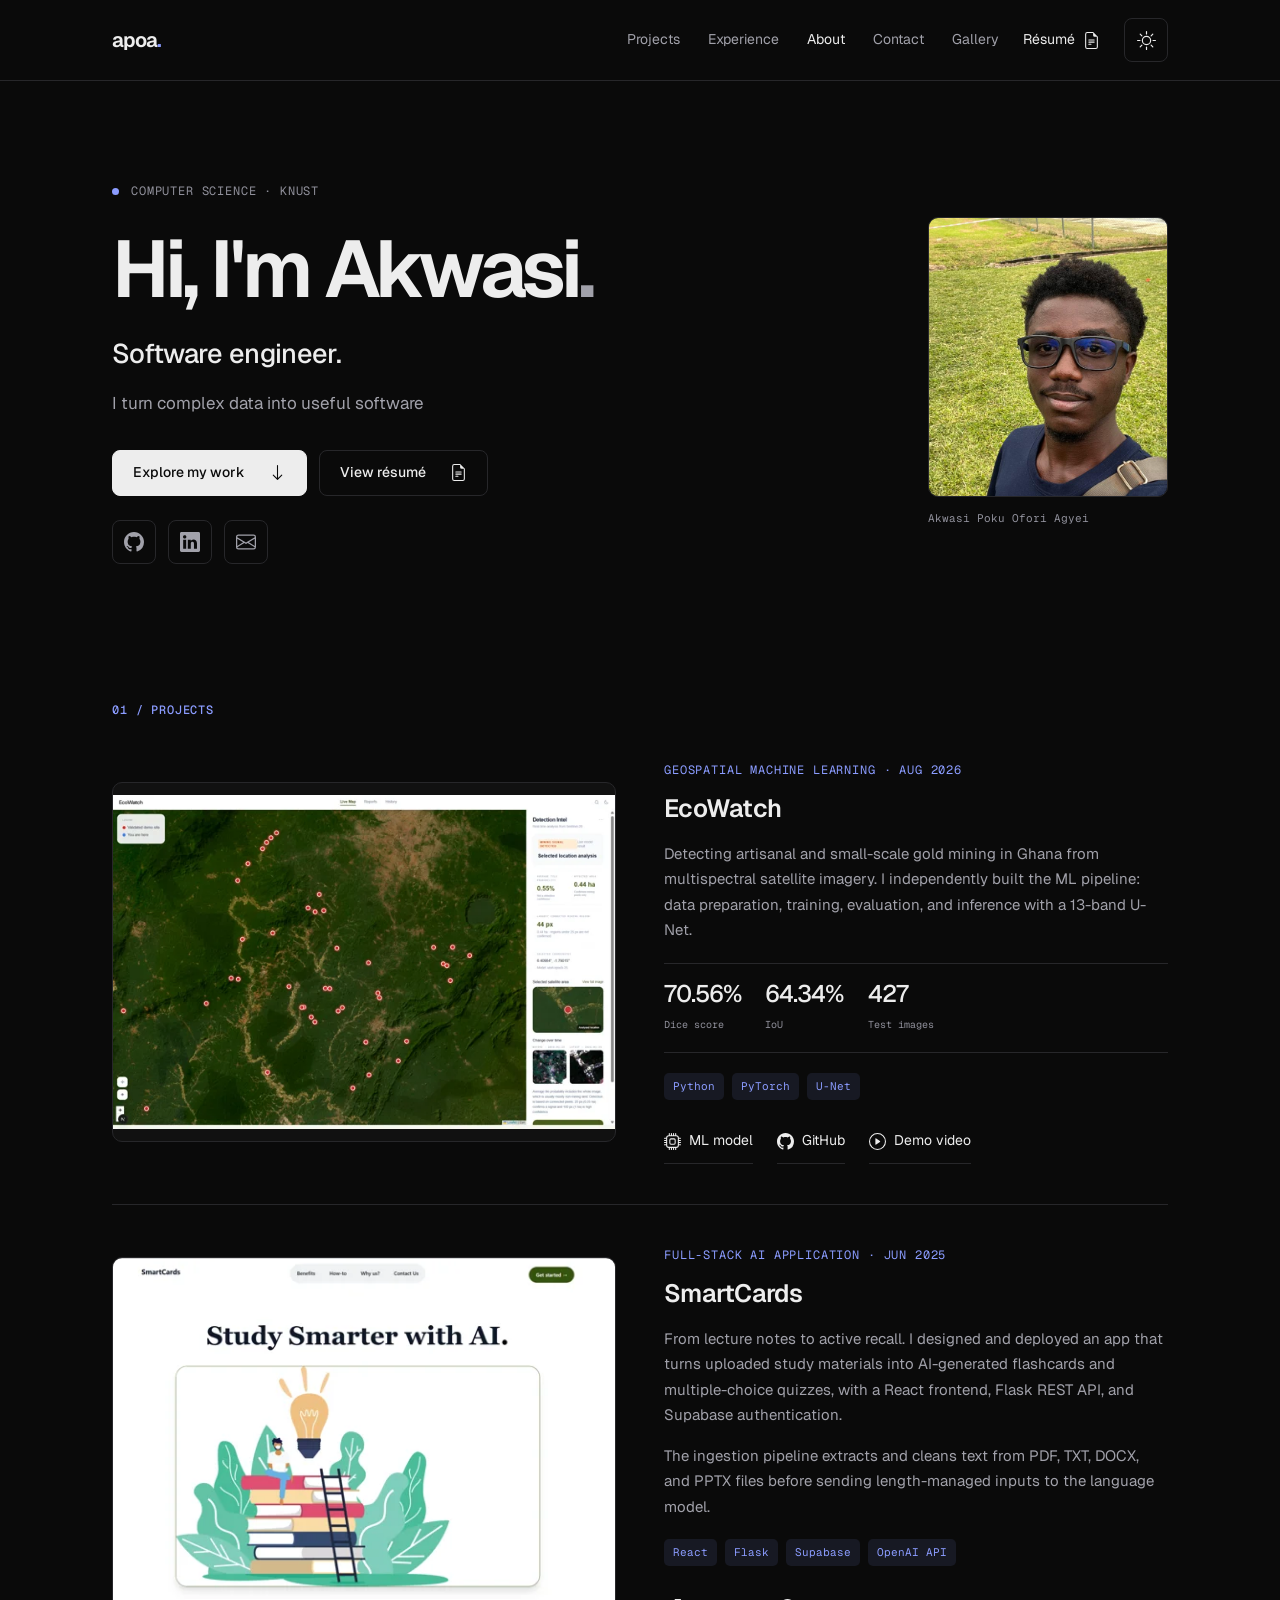
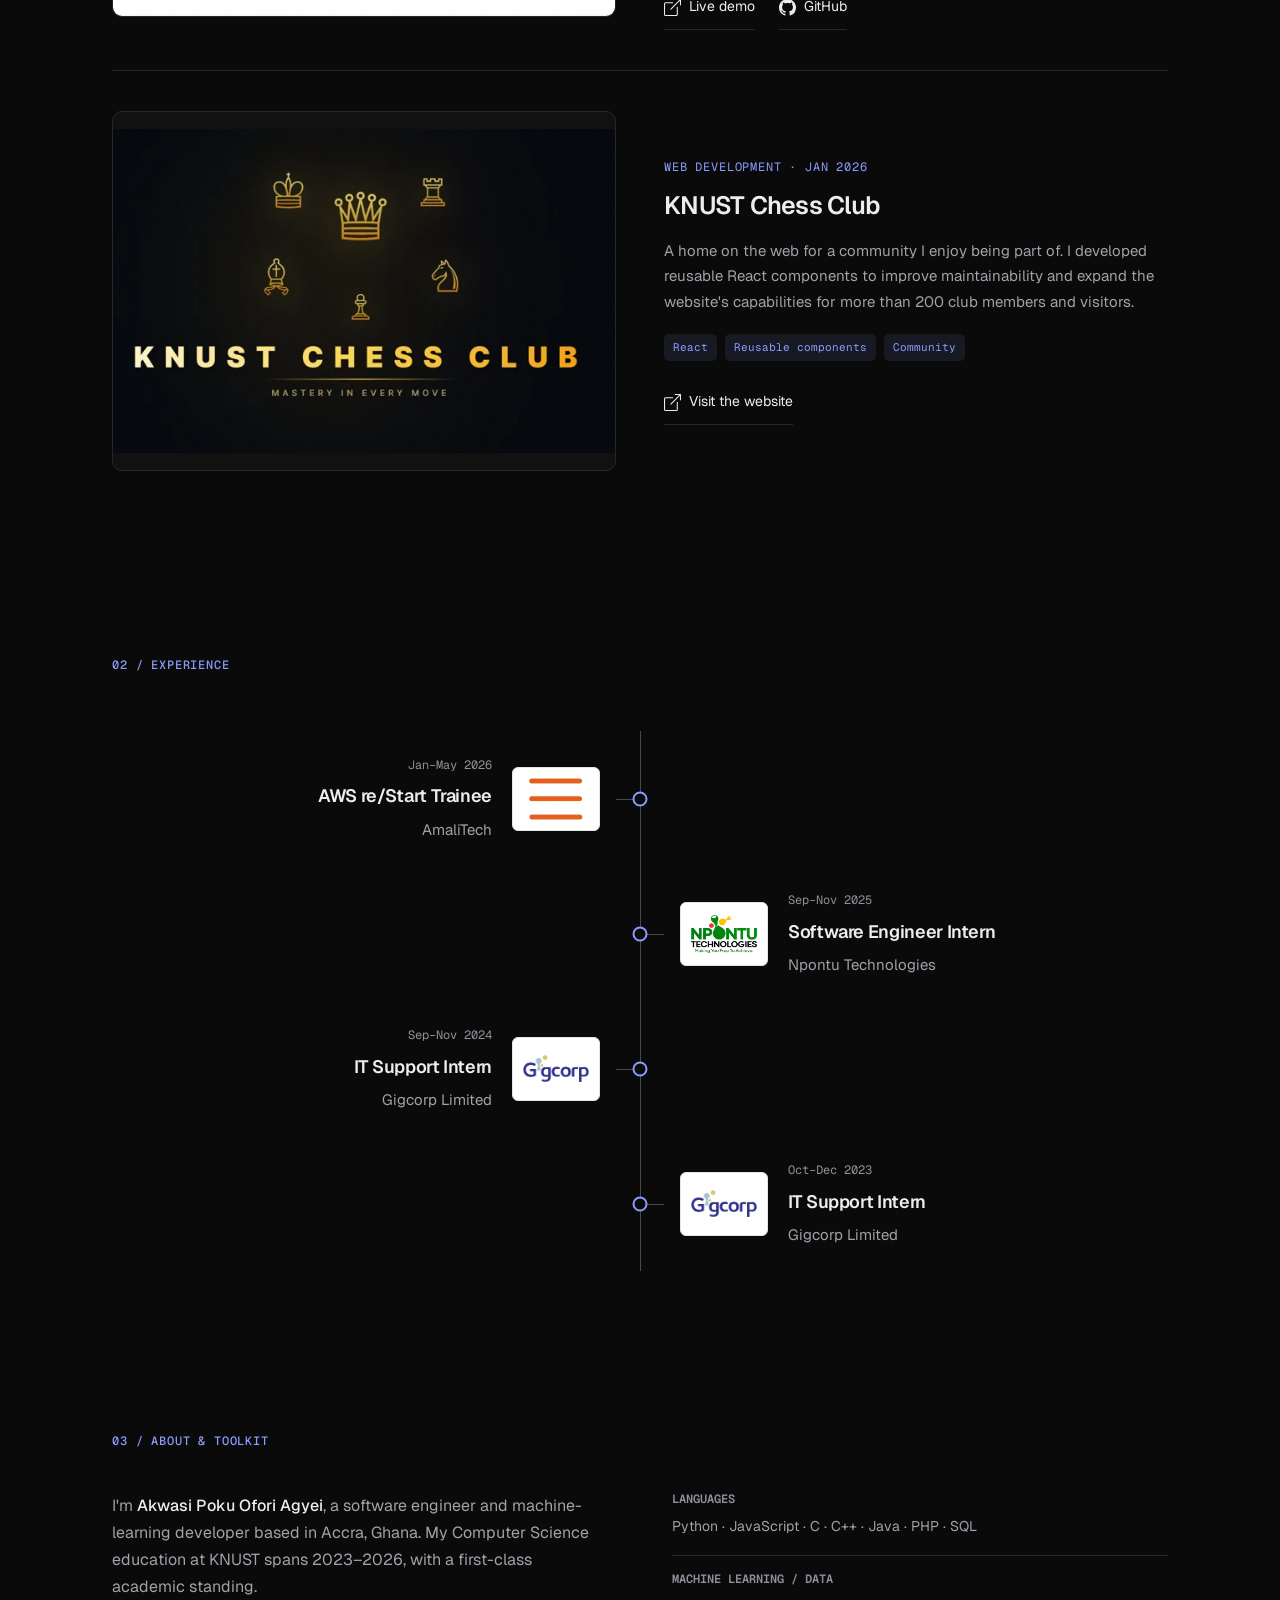
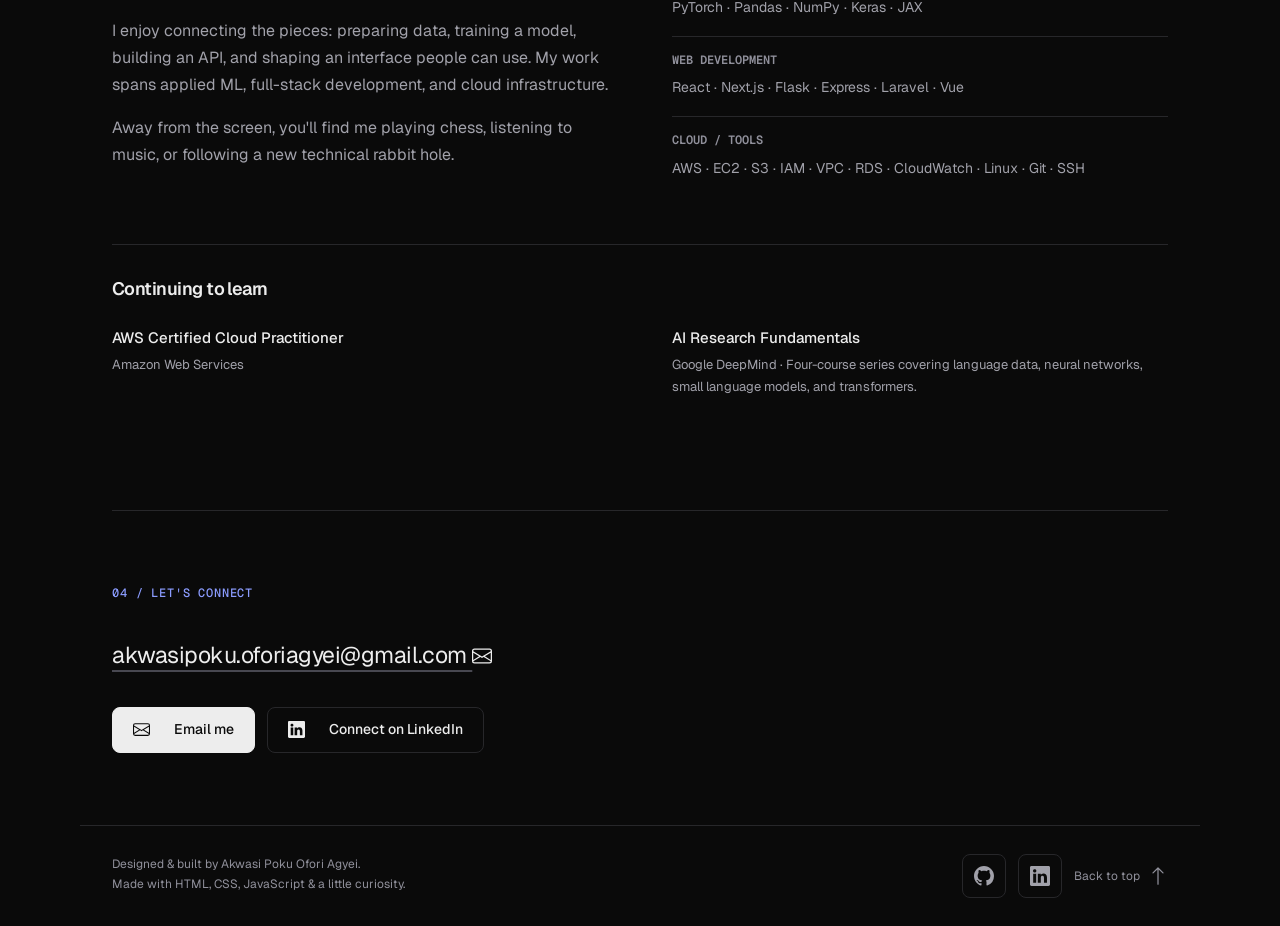
==== commit 0478c5ee: "Title update" ====
--- a/index.html
+++ b/index.html
@@ -3,7 +3,7 @@
 <head>
   <meta charset="UTF-8">
   <meta name="viewport" content="width=device-width, initial-scale=1.0">
-  <title>Akwasi Poku Ofori Agyei — Software Engineer &amp; ML Developer</title>
+  <title>Akwasi Poku Ofori Agyei — Software Engineer</title>
   <meta name="description" content="Portfolio of Akwasi Poku Ofori Agyei, a software engineer and machine-learning developer building full-stack and applied ML systems in Ghana.">
   <meta name="theme-color" content="#0a0a0a">
   <link rel="canonical" href="https://apoa5.github.io/portfolio/">
@@ -97,7 +97,7 @@
       </article>
       <article class="project">
         <div class="project-visual project-screenshot"><img src="assets/knust-chess-club.webp" srcset="assets/knust-chess-club-small.webp 600w, assets/knust-chess-club.webp 1200w" sizes="(max-width: 700px) 90vw, 45vw" width="1200" height="773" alt="KNUST Chess Club website banner with gold chess pieces and the tagline Mastery in Every Move" loading="lazy" decoding="async"></div>
-        <div class="project-content"><p class="project-kind">Community &amp; frontend · Jan 2026</p><h3>KNUST Chess Club</h3><p>A home on the web for a community I enjoy being part of. I developed reusable React components to improve maintainability and expand the website's capabilities for more than 200 club members and visitors.</p><div class="tags"><span class="tag">React</span><span class="tag">Reusable components</span><span class="tag">Community</span></div><div class="project-links"><a href="https://knustchess.vercel.app/" target="_blank" rel="noopener noreferrer"><svg class="icon" aria-hidden="true" focusable="false" xmlns="http://www.w3.org/2000/svg" width="20" height="20" fill="currentColor" viewBox="0 0 16 16">
+        <div class="project-content"><p class="project-kind">Web Development · Jan 2026</p><h3>KNUST Chess Club</h3><p>A home on the web for a community I enjoy being part of. I developed reusable React components to improve maintainability and expand the website's capabilities for more than 200 club members and visitors.</p><div class="tags"><span class="tag">React</span><span class="tag">Reusable components</span><span class="tag">Community</span></div><div class="project-links"><a href="https://knustchess.vercel.app/" target="_blank" rel="noopener noreferrer"><svg class="icon" aria-hidden="true" focusable="false" xmlns="http://www.w3.org/2000/svg" width="20" height="20" fill="currentColor" viewBox="0 0 16 16">
   <path fill-rule="evenodd" d="M8.636 3.5a.5.5 0 0 0-.5-.5H1.5A1.5 1.5 0 0 0 0 4.5v10A1.5 1.5 0 0 0 1.5 16h10a1.5 1.5 0 0 0 1.5-1.5V7.864a.5.5 0 0 0-1 0V14.5a.5.5 0 0 1-.5.5h-10a.5.5 0 0 1-.5-.5v-10a.5.5 0 0 1 .5-.5h6.636a.5.5 0 0 0 .5-.5"/>
   <path fill-rule="evenodd" d="M16 .5a.5.5 0 0 0-.5-.5h-5a.5.5 0 0 0 0 1h3.793L6.146 9.146a.5.5 0 1 0 .708.708L15 1.707V5.5a.5.5 0 0 0 1 0z"/>
 </svg> Visit the website</a></div></div>
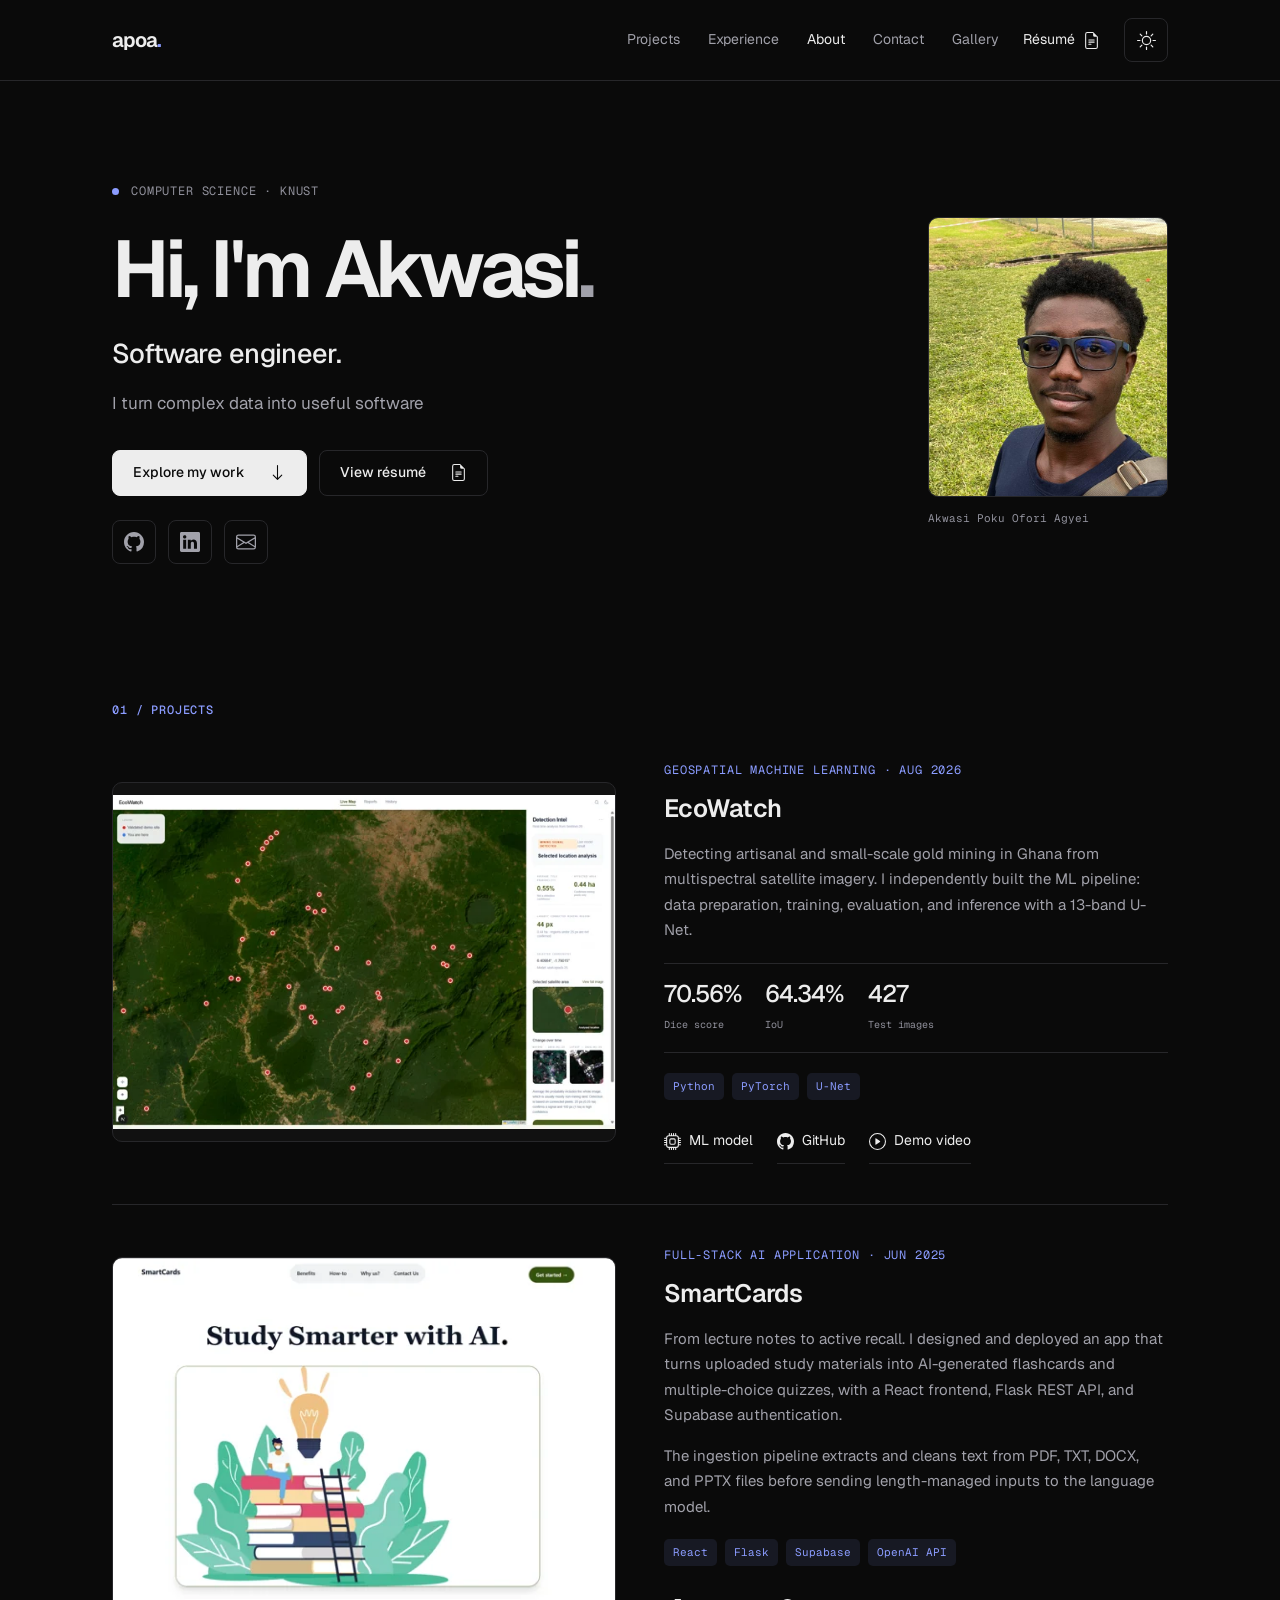
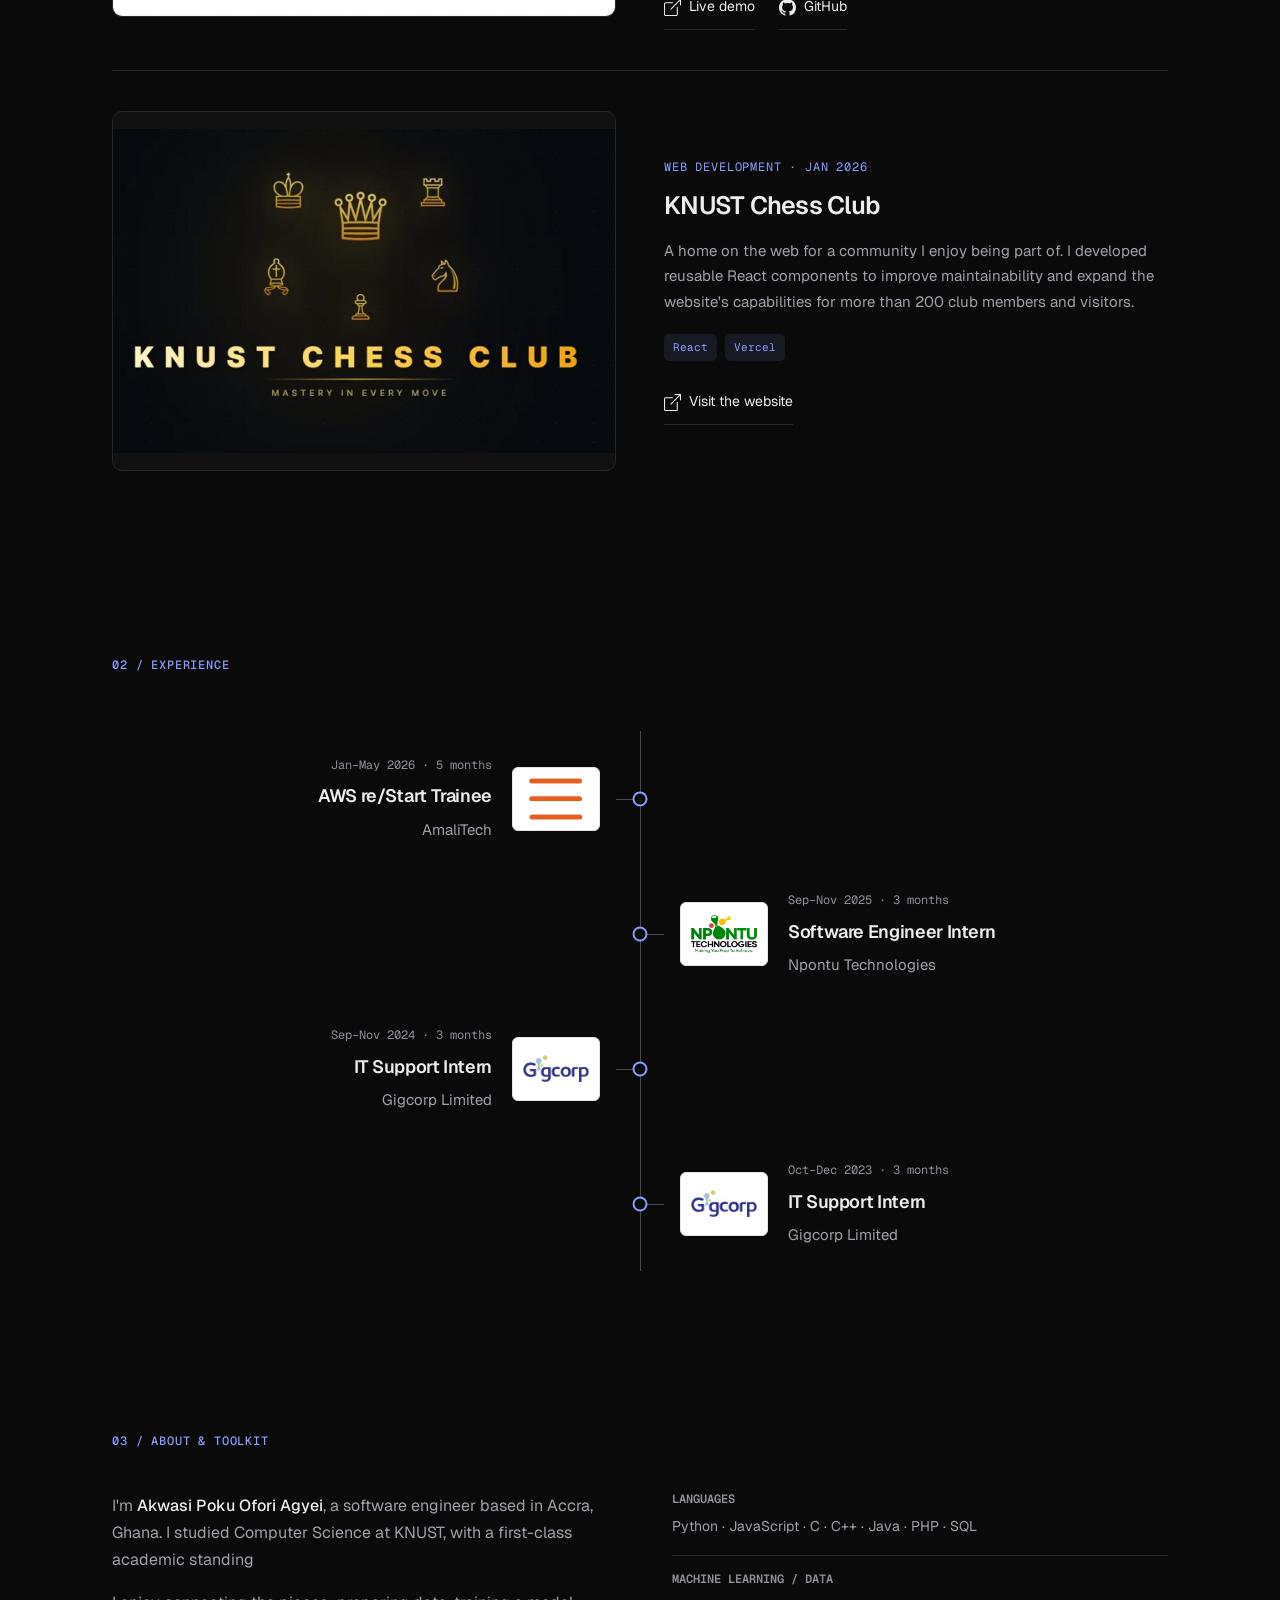
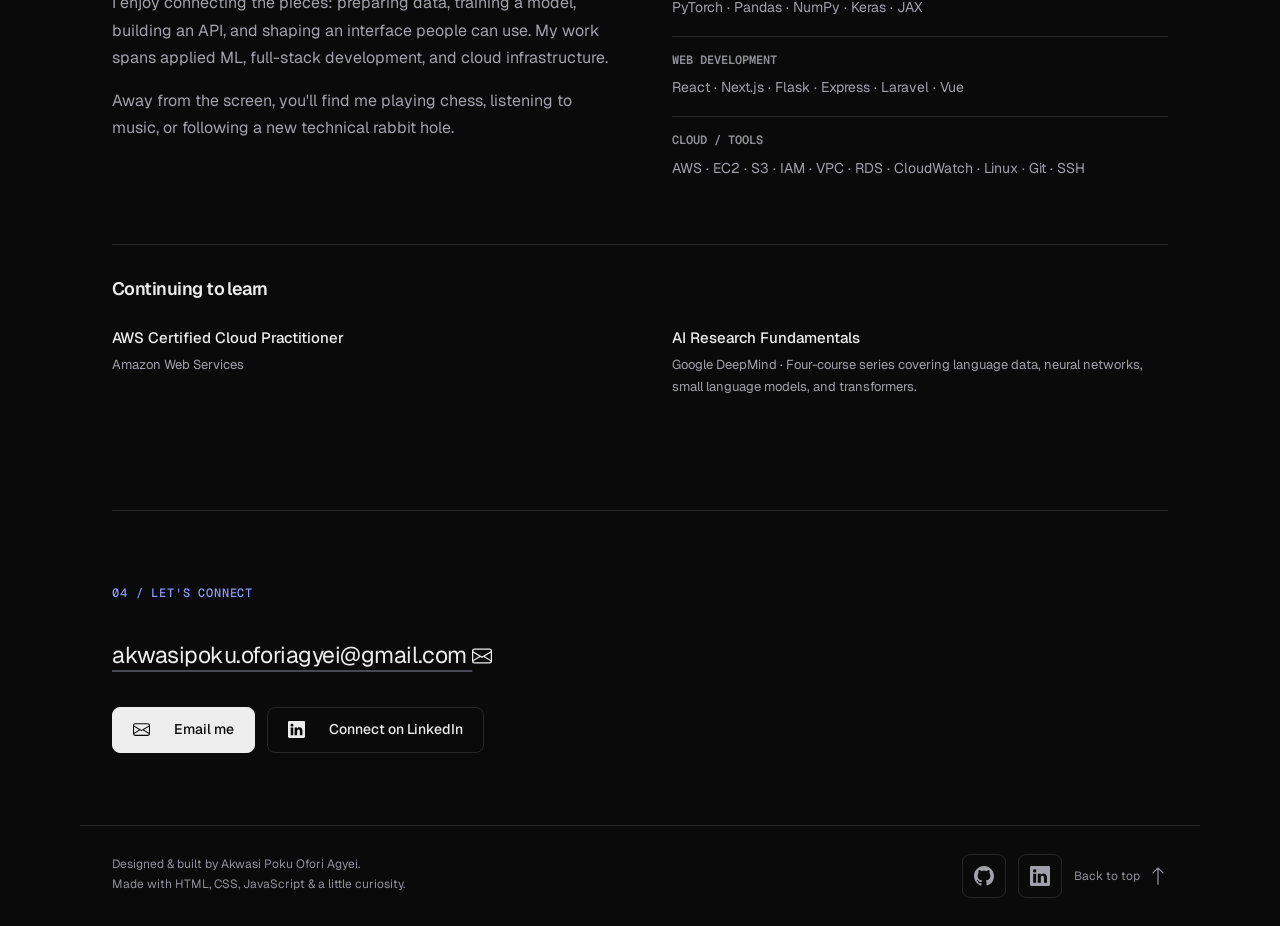
==== commit e6e82205: "company links added" ====
--- a/index.html
+++ b/index.html
@@ -97,7 +97,7 @@
       </article>
       <article class="project">
         <div class="project-visual project-screenshot"><img src="assets/knust-chess-club.webp" srcset="assets/knust-chess-club-small.webp 600w, assets/knust-chess-club.webp 1200w" sizes="(max-width: 700px) 90vw, 45vw" width="1200" height="773" alt="KNUST Chess Club website banner with gold chess pieces and the tagline Mastery in Every Move" loading="lazy" decoding="async"></div>
-        <div class="project-content"><p class="project-kind">Web Development · Jan 2026</p><h3>KNUST Chess Club</h3><p>A home on the web for a community I enjoy being part of. I developed reusable React components to improve maintainability and expand the website's capabilities for more than 200 club members and visitors.</p><div class="tags"><span class="tag">React</span><span class="tag">Reusable components</span><span class="tag">Community</span></div><div class="project-links"><a href="https://knustchess.vercel.app/" target="_blank" rel="noopener noreferrer"><svg class="icon" aria-hidden="true" focusable="false" xmlns="http://www.w3.org/2000/svg" width="20" height="20" fill="currentColor" viewBox="0 0 16 16">
+        <div class="project-content"><p class="project-kind">Web Development · Jan 2026</p><h3>KNUST Chess Club</h3><p>A home on the web for a community I enjoy being part of. I developed reusable React components to improve maintainability and expand the website's capabilities for more than 200 club members and visitors.</p><div class="tags"><span class="tag">React</span><span class="tag">Vercel</span></div><div class="project-links"><a href="https://knustchess.vercel.app/" target="_blank" rel="noopener noreferrer"><svg class="icon" aria-hidden="true" focusable="false" xmlns="http://www.w3.org/2000/svg" width="20" height="20" fill="currentColor" viewBox="0 0 16 16">
   <path fill-rule="evenodd" d="M8.636 3.5a.5.5 0 0 0-.5-.5H1.5A1.5 1.5 0 0 0 0 4.5v10A1.5 1.5 0 0 0 1.5 16h10a1.5 1.5 0 0 0 1.5-1.5V7.864a.5.5 0 0 0-1 0V14.5a.5.5 0 0 1-.5.5h-10a.5.5 0 0 1-.5-.5v-10a.5.5 0 0 1 .5-.5h6.636a.5.5 0 0 0 .5-.5"/>
   <path fill-rule="evenodd" d="M16 .5a.5.5 0 0 0-.5-.5h-5a.5.5 0 0 0 0 1h3.793L6.146 9.146a.5.5 0 1 0 .708.708L15 1.707V5.5a.5.5 0 0 0 1 0z"/>
 </svg> Visit the website</a></div></div>
@@ -108,33 +108,33 @@
       <ol class="experience-timeline" aria-label="Professional experience, most recent first">
         <li class="timeline-item" aria-label="AWS re/Start Trainee at AmaliTech, Jan–May 2026">
           <div class="timeline-entry">
-            <div class="company-logo"><img src="assets/companies/amalitech.webp" width="99" height="76" alt="" loading="lazy" decoding="async"></div>
-            <div class="timeline-content"><p class="timeline-date">Jan–May 2026</p><h3>AWS re/Start Trainee</h3><p>AmaliTech</p></div>
+            <a class="company-logo" href="https://www.linkedin.com/company/amalitech/" target="_blank" rel="noopener noreferrer" aria-label="AmaliTech on LinkedIn (opens in a new tab)" title="AmaliTech on LinkedIn"><img src="assets/companies/amalitech.webp" width="99" height="76" alt="" loading="lazy" decoding="async"></a>
+            <div class="timeline-content"><p class="timeline-date">Jan–May 2026 · 5 months</p><h3>AWS re/Start Trainee</h3><p>AmaliTech</p></div>
           </div>
         </li>
         <li class="timeline-item" aria-label="Software Engineer Intern at Npontu Technologies, Sep–Nov 2025">
           <div class="timeline-entry">
-            <div class="company-logo"><img src="assets/companies/npontu.webp" width="240" height="139" alt="" loading="lazy" decoding="async"></div>
-            <div class="timeline-content"><p class="timeline-date">Sep–Nov 2025</p><h3>Software Engineer Intern</h3><p>Npontu Technologies</p></div>
+            <a class="company-logo" href="https://www.linkedin.com/company/npontu-technology/" target="_blank" rel="noopener noreferrer" aria-label="Npontu Technologies on LinkedIn (opens in a new tab)" title="Npontu Technologies on LinkedIn"><img src="assets/companies/npontu.webp" width="240" height="139" alt="" loading="lazy" decoding="async"></a>
+            <div class="timeline-content"><p class="timeline-date">Sep–Nov 2025 · 3 months</p><h3>Software Engineer Intern</h3><p>Npontu Technologies</p></div>
           </div>
         </li>
         <li class="timeline-item" aria-label="IT Support Intern at Gigcorp Limited, Sep–Nov 2024">
           <div class="timeline-entry">
-            <div class="company-logo"><img src="assets/companies/gigcorp.webp" width="158" height="65" alt="" loading="lazy" decoding="async"></div>
-            <div class="timeline-content"><p class="timeline-date">Sep–Nov 2024</p><h3>IT Support Intern</h3><p>Gigcorp Limited</p></div>
+            <a class="company-logo" href="https://www.linkedin.com/company/gigcorp-ltd/" target="_blank" rel="noopener noreferrer" aria-label="Gigcorp Limited on LinkedIn (opens in a new tab)" title="Gigcorp Limited on LinkedIn"><img src="assets/companies/gigcorp.webp" width="158" height="65" alt="" loading="lazy" decoding="async"></a>
+            <div class="timeline-content"><p class="timeline-date">Sep–Nov 2024 · 3 months</p><h3>IT Support Intern</h3><p>Gigcorp Limited</p></div>
           </div>
         </li>
         <li class="timeline-item" aria-label="IT Support Intern at Gigcorp Limited, Oct–Dec 2023">
           <div class="timeline-entry">
-            <div class="company-logo"><img src="assets/companies/gigcorp.webp" width="158" height="65" alt="" loading="lazy" decoding="async"></div>
-            <div class="timeline-content"><p class="timeline-date">Oct–Dec 2023</p><h3>IT Support Intern</h3><p>Gigcorp Limited</p></div>
+            <a class="company-logo" href="https://www.linkedin.com/company/gigcorp-ltd/" target="_blank" rel="noopener noreferrer" aria-label="Gigcorp Limited on LinkedIn (opens in a new tab)" title="Gigcorp Limited on LinkedIn"><img src="assets/companies/gigcorp.webp" width="158" height="65" alt="" loading="lazy" decoding="async"></a>
+            <div class="timeline-content"><p class="timeline-date">Oct–Dec 2023 · 3 months</p><h3>IT Support Intern</h3><p>Gigcorp Limited</p></div>
           </div>
         </li>
       </ol>
     </section>
     <section class="section" id="about" aria-labelledby="about-title">
       <div class="section-heading"><h2 class="section-number" id="about-title">03 / About &amp; toolkit</h2></div>
-      <div class="about-grid"><div class="about-copy"><p>I'm <strong>Akwasi Poku Ofori Agyei</strong>, a software engineer and machine-learning developer based in Accra, Ghana. My Computer Science education at KNUST spans 2023–2026, with a first-class academic standing.</p><p>I enjoy connecting the pieces: preparing data, training a model, building an API, and shaping an interface people can use. My work spans applied ML, full-stack development, and cloud infrastructure.</p><p>Away from the screen, you'll find me playing chess, listening to music, or following a new technical rabbit hole.</p></div><div aria-label="Technical toolkit"><div class="skill-group"><h3>LANGUAGES</h3><p>Python · JavaScript · C · C++ · Java · PHP · SQL</p></div><div class="skill-group"><h3>MACHINE LEARNING / DATA</h3><p>PyTorch · Pandas · NumPy · Keras · JAX</p></div><div class="skill-group"><h3>WEB DEVELOPMENT</h3><p>React · Next.js · Flask · Express · Laravel · Vue</p></div><div class="skill-group"><h3>CLOUD / TOOLS</h3><p>AWS · EC2 · S3 · IAM · VPC · RDS · CloudWatch · Linux · Git · SSH</p></div></div></div>
+      <div class="about-grid"><div class="about-copy"><p>I'm <strong>Akwasi Poku Ofori Agyei</strong>, a software engineer based in Accra, Ghana. I studied Computer Science at KNUST, with a first-class academic standing</p><p>I enjoy connecting the pieces: preparing data, training a model, building an API, and shaping an interface people can use. My work spans applied ML, full-stack development, and cloud infrastructure.</p><p>Away from the screen, you'll find me playing chess, listening to music, or following a new technical rabbit hole.</p></div><div aria-label="Technical toolkit"><div class="skill-group"><h3>LANGUAGES</h3><p>Python · JavaScript · C · C++ · Java · PHP · SQL</p></div><div class="skill-group"><h3>MACHINE LEARNING / DATA</h3><p>PyTorch · Pandas · NumPy · Keras · JAX</p></div><div class="skill-group"><h3>WEB DEVELOPMENT</h3><p>React · Next.js · Flask · Express · Laravel · Vue</p></div><div class="skill-group"><h3>CLOUD / TOOLS</h3><p>AWS · EC2 · S3 · IAM · VPC · RDS · CloudWatch · Linux · Git · SSH</p></div></div></div>
       <div class="certifications"><h3>Continuing to learn</h3><div class="credential"><div><h4>AWS Certified Cloud Practitioner</h4><p>Amazon Web Services</p></div><div><h4>AI Research Fundamentals</h4><p>Google DeepMind · Four-course series covering language data, neural networks, small language models, and transformers.</p></div></div></div>
     </section>
     <section class="contact" id="contact" aria-labelledby="contact-title"><h2 class="section-number" id="contact-title">04 / Let's connect</h2><a class="email-link" href="mailto:akwasipoku.oforiagyei@gmail.com">akwasipoku.oforiagyei@gmail.com <svg class="icon" aria-hidden="true" focusable="false" xmlns="http://www.w3.org/2000/svg" width="20" height="20" fill="currentColor" viewBox="0 0 16 16">
--- a/styles.css
+++ b/styles.css
@@ -1246,3 +1246,7 @@
     display: none;
   }
 }
+
+.company-logo:hover {
+  border-color: var(--accent);
+}
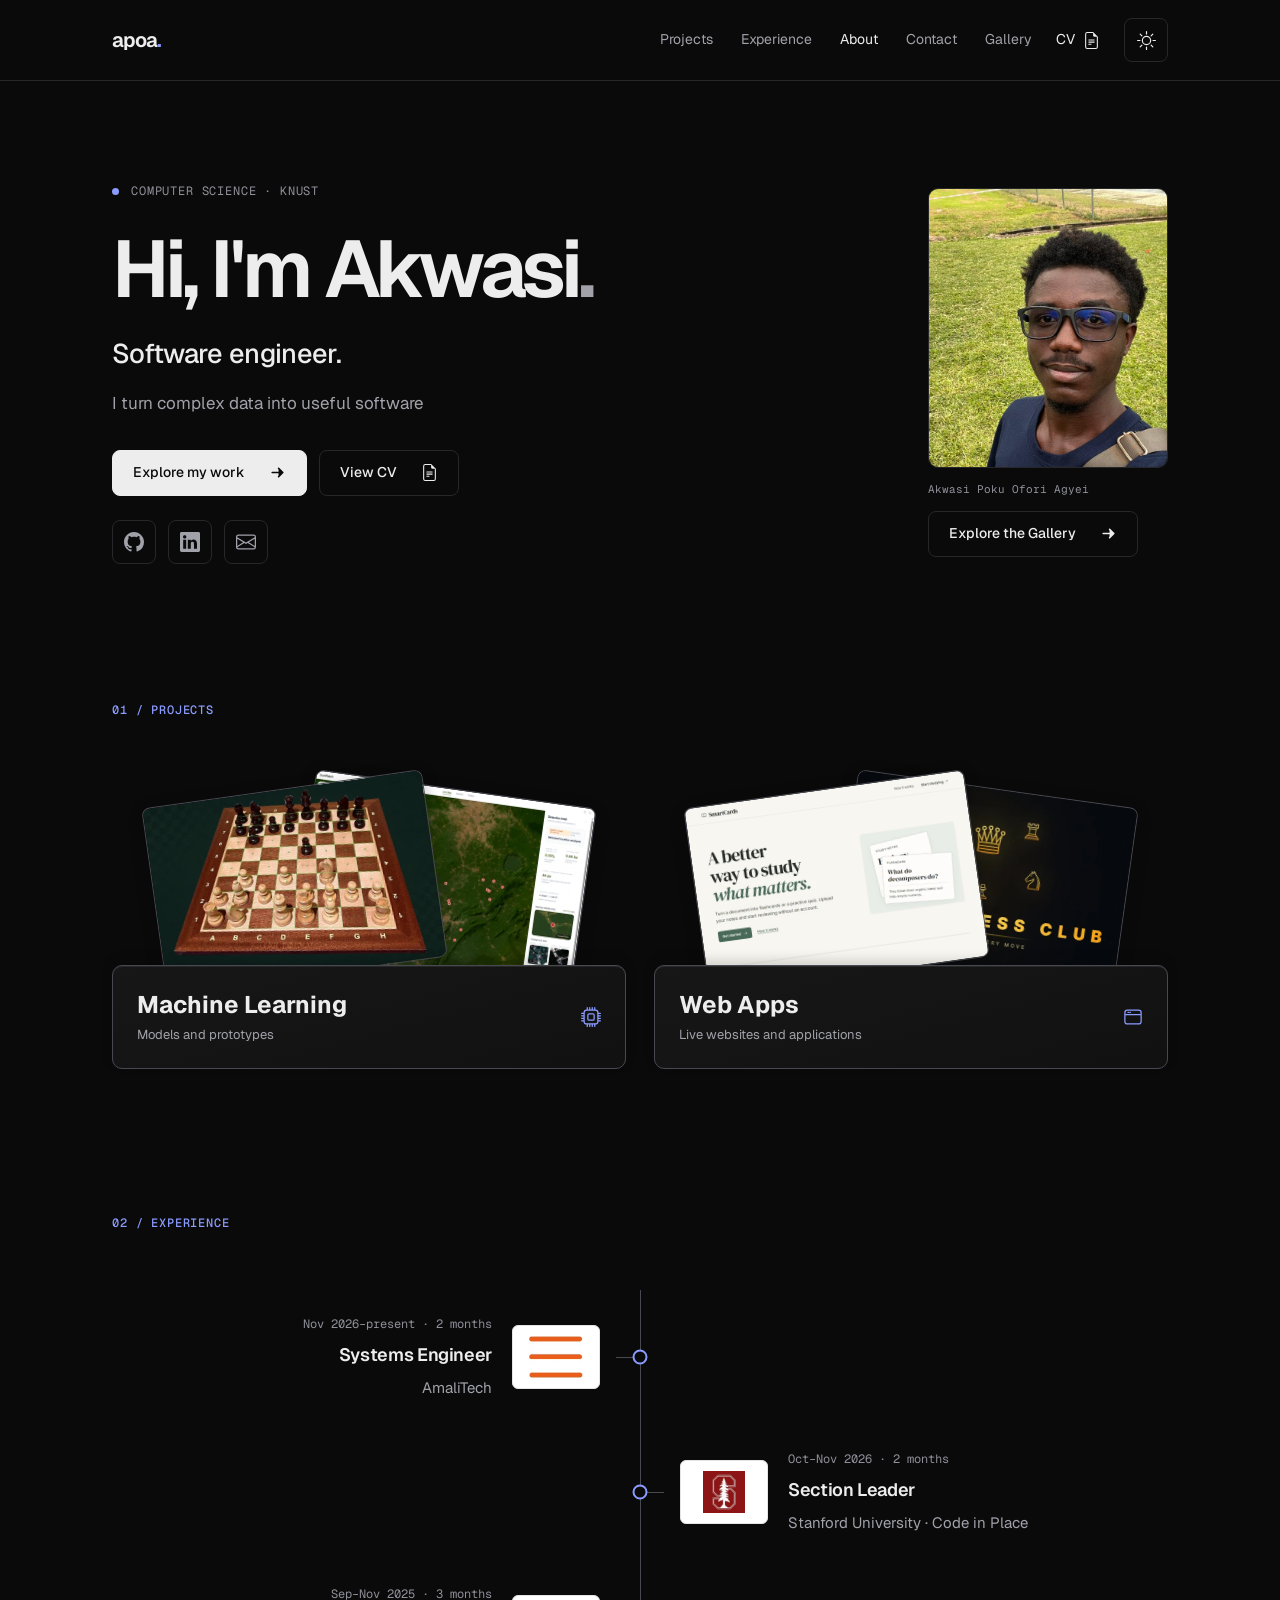
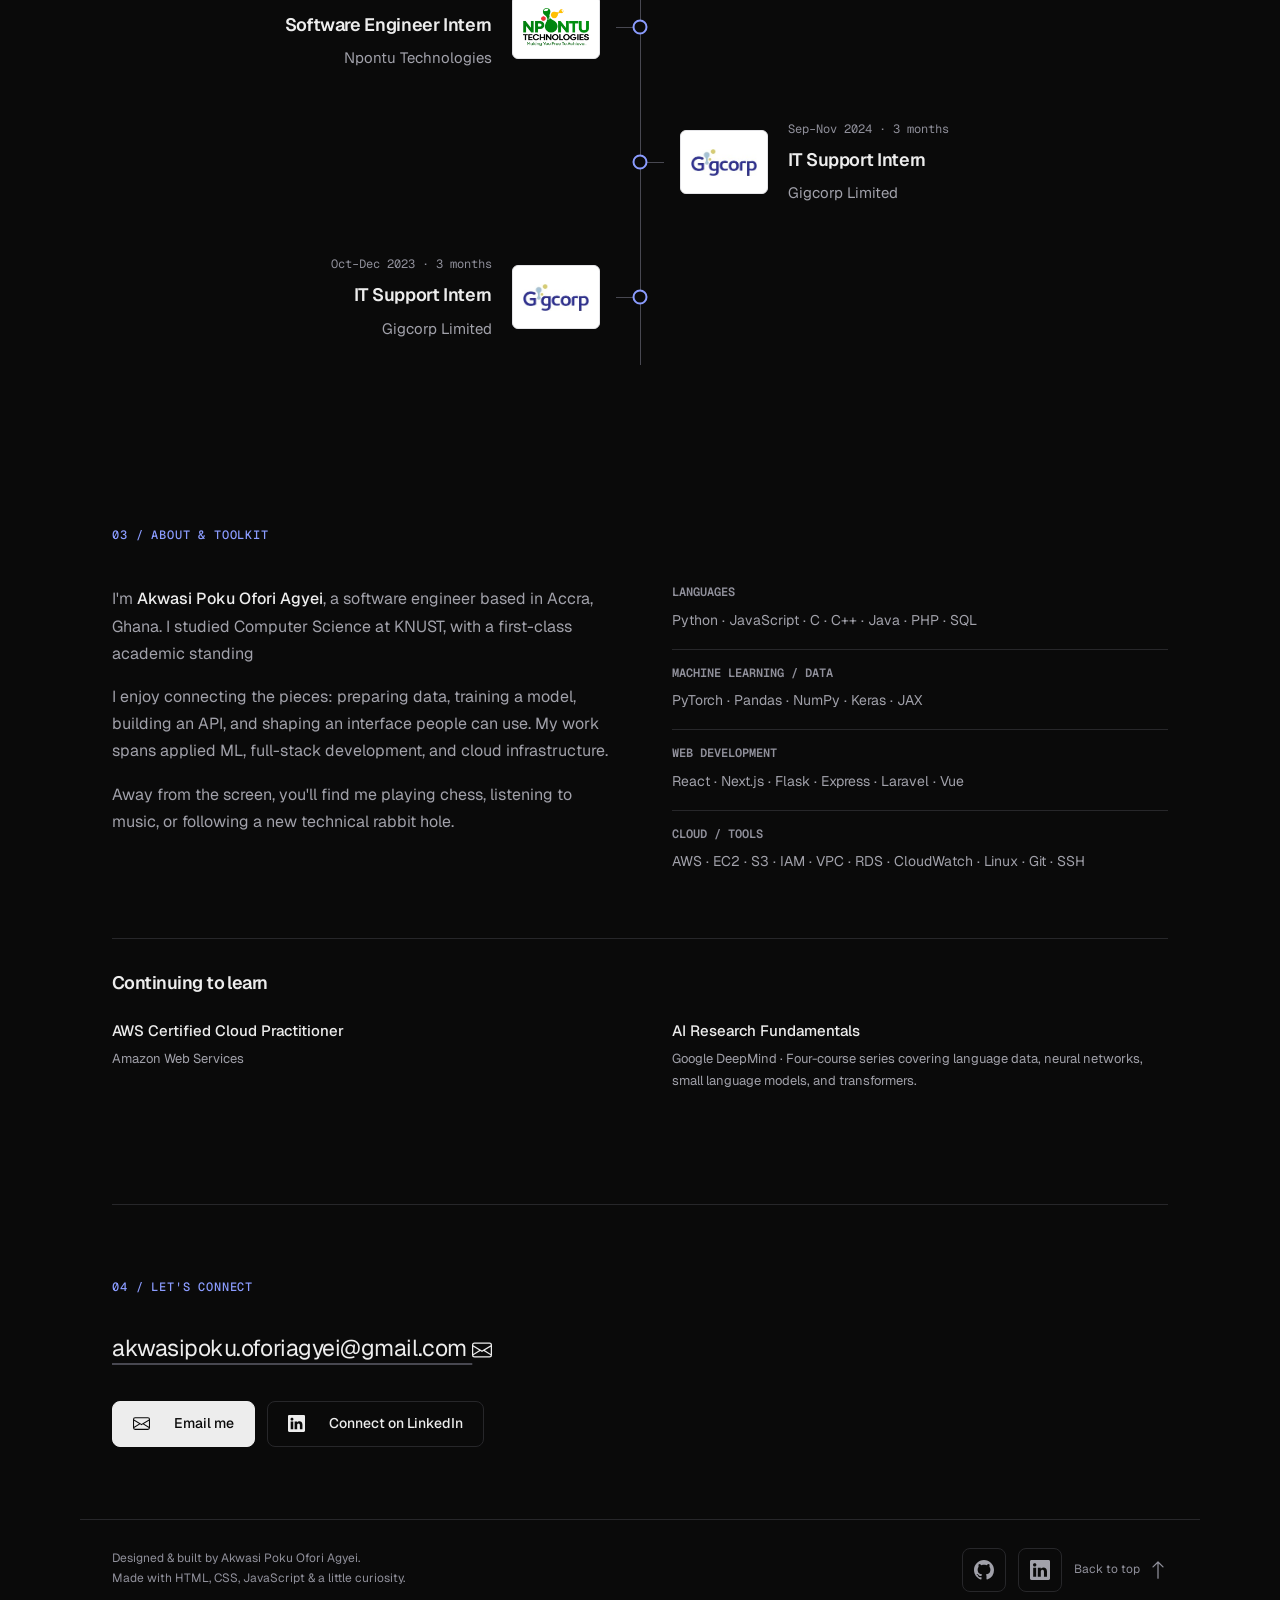
==== commit 32048951: "update projects, experience, CV" ====
--- a/index.html
+++ b/index.html
@@ -34,7 +34,7 @@
       <nav aria-label="Main navigation">
         <a href="#projects">Projects</a><a href="#experience">Experience</a><a href="#about">About</a><a href="#contact">Contact</a><a href="gallery.html">Gallery</a>
       </nav>
-      <a class="nav-resume" href="assets/Akwasi%20Poku%20Ofori%20Agyei%20-%20Resume.pdf" target="_blank" rel="noopener noreferrer">Résumé <svg class="icon" aria-hidden="true" focusable="false" xmlns="http://www.w3.org/2000/svg" width="20" height="20" fill="currentColor" viewBox="0 0 16 16">
+      <a class="nav-cv" href="assets/Akwasi%20Poku%20Ofori%20Agyei%20-%20CV.pdf" target="_blank" rel="noopener noreferrer">CV <svg class="icon" aria-hidden="true" focusable="false" xmlns="http://www.w3.org/2000/svg" width="20" height="20" fill="currentColor" viewBox="0 0 16 16">
   <path d="M5.5 7a.5.5 0 0 0 0 1h5a.5.5 0 0 0 0-1zM5 9.5a.5.5 0 0 1 .5-.5h5a.5.5 0 0 1 0 1h-5a.5.5 0 0 1-.5-.5m0 2a.5.5 0 0 1 .5-.5h2a.5.5 0 0 1 0 1h-2a.5.5 0 0 1-.5-.5"/>
   <path d="M9.5 0H4a2 2 0 0 0-2 2v12a2 2 0 0 0 2 2h8a2 2 0 0 0 2-2V4.5zm0 1v2A1.5 1.5 0 0 0 11 4.5h2V14a1 1 0 0 1-1 1H4a1 1 0 0 1-1-1V2a1 1 0 0 1 1-1z"/>
 </svg></a>
@@ -56,12 +56,16 @@
           <h1 id="hero-title">Hi, I'm Akwasi<span>.</span></h1>
           <p class="hero-role">Software engineer.</p>
           <p class="hero-description">I turn complex data into useful software</p>
-          <div class="buttons"><a class="button primary" href="#projects">Explore my work <svg class="icon" aria-hidden="true" focusable="false" xmlns="http://www.w3.org/2000/svg" width="20" height="20" fill="currentColor" viewBox="0 0 16 16">
-  <path fill-rule="evenodd" d="M8 1a.5.5 0 0 1 .5.5v11.793l3.146-3.147a.5.5 0 0 1 .708.708l-4 4a.5.5 0 0 1-.708 0l-4-4a.5.5 0 0 1 .708-.708L7.5 13.293V1.5A.5.5 0 0 1 8 1"/>
-</svg></a><a class="button" href="assets/Akwasi%20Poku%20Ofori%20Agyei%20-%20Resume.pdf" target="_blank" rel="noopener noreferrer">View résumé <svg class="icon" aria-hidden="true" focusable="false" xmlns="http://www.w3.org/2000/svg" width="20" height="20" fill="currentColor" viewBox="0 0 16 16">
+          <div class="buttons hero-actions"><a class="button primary" href="#projects">Explore my work <svg class="icon" aria-hidden="true" focusable="false" width="16" height="16" viewBox="0 0 16 16" fill="none" stroke="currentColor">
+                <path d="M3 8h10m-4-4 4 4-4 4" stroke-width="1.5" stroke-linecap="round" stroke-linejoin="round"/>
+              </svg></a><a class="button" href="assets/Akwasi%20Poku%20Ofori%20Agyei%20-%20CV.pdf" target="_blank" rel="noopener noreferrer">View CV <svg class="icon" aria-hidden="true" focusable="false" xmlns="http://www.w3.org/2000/svg" width="20" height="20" fill="currentColor" viewBox="0 0 16 16">
   <path d="M5.5 7a.5.5 0 0 0 0 1h5a.5.5 0 0 0 0-1zM5 9.5a.5.5 0 0 1 .5-.5h5a.5.5 0 0 1 0 1h-5a.5.5 0 0 1-.5-.5m0 2a.5.5 0 0 1 .5-.5h2a.5.5 0 0 1 0 1h-2a.5.5 0 0 1-.5-.5"/>
   <path d="M9.5 0H4a2 2 0 0 0-2 2v12a2 2 0 0 0 2 2h8a2 2 0 0 0 2-2V4.5zm0 1v2A1.5 1.5 0 0 0 11 4.5h2V14a1 1 0 0 1-1 1H4a1 1 0 0 1-1-1V2a1 1 0 0 1 1-1z"/>
-</svg></a></div>
+</svg></a><a class="button gallery-hero-mobile" href="gallery.html">Explore the Gallery
+              <svg class="icon" aria-hidden="true" focusable="false" width="16" height="16" viewBox="0 0 16 16" fill="none" stroke="currentColor">
+                <path d="M3 8h10m-4-4 4 4-4 4" stroke-width="1.5" stroke-linecap="round" stroke-linejoin="round"/>
+              </svg>
+            </a></div>
           <div class="social-links"><a class="social-icon" href="https://github.com/apoa5" target="_blank" rel="noopener noreferrer" aria-label="GitHub" title="GitHub"><svg class="icon" aria-hidden="true" focusable="false" xmlns="http://www.w3.org/2000/svg" width="20" height="20" fill="currentColor" viewBox="0 0 16 16">
   <path d="M8 0C3.58 0 0 3.58 0 8c0 3.54 2.29 6.53 5.47 7.59.4.07.55-.17.55-.38 0-.19-.01-.82-.01-1.49-2.01.37-2.53-.49-2.69-.94-.09-.23-.48-.94-.82-1.13-.28-.15-.68-.52-.01-.53.63-.01 1.08.58 1.23.82.72 1.21 1.87.87 2.33.66.07-.52.28-.87.51-1.07-1.78-.2-3.64-.89-3.64-3.95 0-.87.31-1.59.82-2.15-.08-.2-.36-1.02.08-2.12 0 0 .67-.21 2.2.82.64-.18 1.32-.27 2-.27s1.36.09 2 .27c1.53-1.04 2.2-.82 2.2-.82.44 1.1.16 1.92.08 2.12.51.56.82 1.27.82 2.15 0 3.07-1.87 3.75-3.65 3.95.29.25.54.73.54 1.48 0 1.07-.01 1.93-.01 2.2 0 .21.15.46.55.38A8.01 8.01 0 0 0 16 8c0-4.42-3.58-8-8-8"/>
 </svg></a><a class="social-icon" href="https://www.linkedin.com/in/akwasi-agyei-57b083260/" target="_blank" rel="noopener noreferrer" aria-label="LinkedIn" title="LinkedIn"><svg class="icon" aria-hidden="true" focusable="false" xmlns="http://www.w3.org/2000/svg" width="20" height="20" fill="currentColor" viewBox="0 0 16 16">
@@ -70,46 +74,116 @@
   <path d="M0 4a2 2 0 0 1 2-2h12a2 2 0 0 1 2 2v8a2 2 0 0 1-2 2H2a2 2 0 0 1-2-2zm2-1a1 1 0 0 0-1 1v.217l7 4.2 7-4.2V4a1 1 0 0 0-1-1zm13 2.383-4.708 2.825L15 11.105zm-.034 6.876-5.64-3.471L8 9.583l-1.326-.795-5.64 3.47A1 1 0 0 0 2 13h12a1 1 0 0 0 .966-.741M1 11.105l4.708-2.897L1 5.383z"/>
 </svg></a></div>
         </div>
-        <figure class="hero-portrait"><div class="portrait-frame"><img src="assets/Portrait.jpg" width="810" height="1080" alt="Akwasi Poku Ofori Agyei"></div><figcaption><span>Akwasi Poku Ofori Agyei</span></figcaption></figure>
+        <figure class="hero-portrait">
+          <div class="portrait-frame"><img src="assets/Portrait.jpg" width="810" height="1080" alt="Akwasi Poku Ofori Agyei"></div>
+          <figcaption>
+            <span>Akwasi Poku Ofori Agyei</span>
+            <a class="button" href="gallery.html">Explore the Gallery
+              <svg class="icon" aria-hidden="true" focusable="false" width="16" height="16" viewBox="0 0 16 16" fill="none" stroke="currentColor">
+                <path d="M3 8h10m-4-4 4 4-4 4" stroke-width="1.5" stroke-linecap="round" stroke-linejoin="round"/>
+              </svg>
+            </a>
+          </figcaption>
+        </figure>
       </div>
     </section>
     <section class="section" id="projects" aria-labelledby="projects-title">
       <div class="section-heading"><h2 class="section-number" id="projects-title">01 / Projects</h2></div>
-      <article class="project">
-        <div class="project-visual project-screenshot"><img src="assets/ecowatch-demo.webp" srcset="assets/ecowatch-demo-small.webp 600w, assets/ecowatch-demo.webp 1200w" sizes="(max-width: 700px) 90vw, 45vw" width="1200" height="800" alt="EcoWatch satellite map showing mining detection markers and a location analysis panel" loading="lazy" decoding="async"></div>
-        <div class="project-content"><p class="project-kind">Geospatial machine learning · Aug 2026</p><h3>EcoWatch</h3><p>Detecting artisanal and small-scale gold mining in Ghana from multispectral satellite imagery. I independently built the ML pipeline: data preparation, training, evaluation, and inference with a 13-band U-Net.</p><div class="metrics" aria-label="Held-out test results"><div><strong>70.56%</strong><span>Dice score</span></div><div><strong>64.34%</strong><span>IoU</span></div><div><strong>427</strong><span>Test images</span></div></div><div class="tags"><span class="tag">Python</span><span class="tag">PyTorch</span><span class="tag">U-Net</span></div><div class="project-links"><a href="https://github.com/2026-Final-Year-Project/Ecowatch-model" target="_blank" rel="noopener noreferrer"><svg class="icon" aria-hidden="true" focusable="false" xmlns="http://www.w3.org/2000/svg" width="20" height="20" fill="currentColor" viewBox="0 0 16 16">
-  <path d="M5 0a.5.5 0 0 1 .5.5V2h1V.5a.5.5 0 0 1 1 0V2h1V.5a.5.5 0 0 1 1 0V2h1V.5a.5.5 0 0 1 1 0V2A2.5 2.5 0 0 1 14 4.5h1.5a.5.5 0 0 1 0 1H14v1h1.5a.5.5 0 0 1 0 1H14v1h1.5a.5.5 0 0 1 0 1H14v1h1.5a.5.5 0 0 1 0 1H14a2.5 2.5 0 0 1-2.5 2.5v1.5a.5.5 0 0 1-1 0V14h-1v1.5a.5.5 0 0 1-1 0V14h-1v1.5a.5.5 0 0 1-1 0V14h-1v1.5a.5.5 0 0 1-1 0V14A2.5 2.5 0 0 1 2 11.5H.5a.5.5 0 0 1 0-1H2v-1H.5a.5.5 0 0 1 0-1H2v-1H.5a.5.5 0 0 1 0-1H2v-1H.5a.5.5 0 0 1 0-1H2A2.5 2.5 0 0 1 4.5 2V.5A.5.5 0 0 1 5 0m-.5 3A1.5 1.5 0 0 0 3 4.5v7A1.5 1.5 0 0 0 4.5 13h7a1.5 1.5 0 0 0 1.5-1.5v-7A1.5 1.5 0 0 0 11.5 3zM5 6.5A1.5 1.5 0 0 1 6.5 5h3A1.5 1.5 0 0 1 11 6.5v3A1.5 1.5 0 0 1 9.5 11h-3A1.5 1.5 0 0 1 5 9.5zM6.5 6a.5.5 0 0 0-.5.5v3a.5.5 0 0 0 .5.5h3a.5.5 0 0 0 .5-.5v-3a.5.5 0 0 0-.5-.5z"/>
-</svg> ML model</a><a href="https://github.com/2026-Final-Year-Project/EcoWatch" target="_blank" rel="noopener noreferrer"><svg class="icon" aria-hidden="true" focusable="false" xmlns="http://www.w3.org/2000/svg" width="20" height="20" fill="currentColor" viewBox="0 0 16 16">
-  <path d="M8 0C3.58 0 0 3.58 0 8c0 3.54 2.29 6.53 5.47 7.59.4.07.55-.17.55-.38 0-.19-.01-.82-.01-1.49-2.01.37-2.53-.49-2.69-.94-.09-.23-.48-.94-.82-1.13-.28-.15-.68-.52-.01-.53.63-.01 1.08.58 1.23.82.72 1.21 1.87.87 2.33.66.07-.52.28-.87.51-1.07-1.78-.2-3.64-.89-3.64-3.95 0-.87.31-1.59.82-2.15-.08-.2-.36-1.02.08-2.12 0 0 .67-.21 2.2.82.64-.18 1.32-.27 2-.27s1.36.09 2 .27c1.53-1.04 2.2-.82 2.2-.82.44 1.1.16 1.92.08 2.12.51.56.82 1.27.82 2.15 0 3.07-1.87 3.75-3.65 3.95.29.25.54.73.54 1.48 0 1.07-.01 1.93-.01 2.2 0 .21.15.46.55.38A8.01 8.01 0 0 0 16 8c0-4.42-3.58-8-8-8"/>
-</svg> GitHub</a><a href="https://drive.google.com/file/d/1ERKGoJ3af25sa_1fgWtWd1q27VEgjuBc/view" target="_blank" rel="noopener noreferrer"><svg class="icon" aria-hidden="true" focusable="false" xmlns="http://www.w3.org/2000/svg" width="20" height="20" fill="currentColor" viewBox="0 0 16 16">
-  <path d="M8 15A7 7 0 1 1 8 1a7 7 0 0 1 0 14m0 1A8 8 0 1 0 8 0a8 8 0 0 0 0 16"/>
-  <path d="M6.271 5.055a.5.5 0 0 1 .52.038l3.5 2.5a.5.5 0 0 1 0 .814l-3.5 2.5A.5.5 0 0 1 6 10.5v-5a.5.5 0 0 1 .271-.445"/>
-</svg> Demo video</a></div></div>
-      </article>
-      <article class="project">
-        <div class="project-visual"><img src="assets/smartcards-preview.webp" srcset="assets/smartcards-preview-small.webp 600w, assets/smartcards-preview.webp 1200w" sizes="(max-width: 700px) 90vw, 45vw" width="1200" height="747" alt="SmartCards landing page with the headline Study Smarter with AI" loading="lazy" decoding="async"></div>
-        <div class="project-content"><p class="project-kind">Full-stack AI application · Jun 2025</p><h3>SmartCards</h3><p>From lecture notes to active recall. I designed and deployed an app that turns uploaded study materials into AI-generated flashcards and multiple-choice quizzes, with a React frontend, Flask REST API, and Supabase authentication.</p><p>The ingestion pipeline extracts and cleans text from PDF, TXT, DOCX, and PPTX files before sending length-managed inputs to the language model.</p><div class="tags"><span class="tag">React</span><span class="tag">Flask</span><span class="tag">Supabase</span><span class="tag">OpenAI API</span></div><div class="project-links"><a href="https://smart-cards-olive.vercel.app/" target="_blank" rel="noopener noreferrer"><svg class="icon" aria-hidden="true" focusable="false" xmlns="http://www.w3.org/2000/svg" width="20" height="20" fill="currentColor" viewBox="0 0 16 16">
-  <path fill-rule="evenodd" d="M8.636 3.5a.5.5 0 0 0-.5-.5H1.5A1.5 1.5 0 0 0 0 4.5v10A1.5 1.5 0 0 0 1.5 16h10a1.5 1.5 0 0 0 1.5-1.5V7.864a.5.5 0 0 0-1 0V14.5a.5.5 0 0 1-.5.5h-10a.5.5 0 0 1-.5-.5v-10a.5.5 0 0 1 .5-.5h6.636a.5.5 0 0 0 .5-.5"/>
-  <path fill-rule="evenodd" d="M16 .5a.5.5 0 0 0-.5-.5h-5a.5.5 0 0 0 0 1h3.793L6.146 9.146a.5.5 0 1 0 .708.708L15 1.707V5.5a.5.5 0 0 0 1 0z"/>
-</svg> Live demo</a><a href="https://github.com/apoa5/smart-cards" target="_blank" rel="noopener noreferrer"><svg class="icon" aria-hidden="true" focusable="false" xmlns="http://www.w3.org/2000/svg" width="20" height="20" fill="currentColor" viewBox="0 0 16 16">
-  <path d="M8 0C3.58 0 0 3.58 0 8c0 3.54 2.29 6.53 5.47 7.59.4.07.55-.17.55-.38 0-.19-.01-.82-.01-1.49-2.01.37-2.53-.49-2.69-.94-.09-.23-.48-.94-.82-1.13-.28-.15-.68-.52-.01-.53.63-.01 1.08.58 1.23.82.72 1.21 1.87.87 2.33.66.07-.52.28-.87.51-1.07-1.78-.2-3.64-.89-3.64-3.95 0-.87.31-1.59.82-2.15-.08-.2-.36-1.02.08-2.12 0 0 .67-.21 2.2.82.64-.18 1.32-.27 2-.27s1.36.09 2 .27c1.53-1.04 2.2-.82 2.2-.82.44 1.1.16 1.92.08 2.12.51.56.82 1.27.82 2.15 0 3.07-1.87 3.75-3.65 3.95.29.25.54.73.54 1.48 0 1.07-.01 1.93-.01 2.2 0 .21.15.46.55.38A8.01 8.01 0 0 0 16 8c0-4.42-3.58-8-8-8"/>
-</svg> GitHub</a></div></div>
-      </article>
-      <article class="project">
-        <div class="project-visual project-screenshot"><img src="assets/knust-chess-club.webp" srcset="assets/knust-chess-club-small.webp 600w, assets/knust-chess-club.webp 1200w" sizes="(max-width: 700px) 90vw, 45vw" width="1200" height="773" alt="KNUST Chess Club website banner with gold chess pieces and the tagline Mastery in Every Move" loading="lazy" decoding="async"></div>
-        <div class="project-content"><p class="project-kind">Web Development · Jan 2026</p><h3>KNUST Chess Club</h3><p>A home on the web for a community I enjoy being part of. I developed reusable React components to improve maintainability and expand the website's capabilities for more than 200 club members and visitors.</p><div class="tags"><span class="tag">React</span><span class="tag">Vercel</span></div><div class="project-links"><a href="https://knustchess.vercel.app/" target="_blank" rel="noopener noreferrer"><svg class="icon" aria-hidden="true" focusable="false" xmlns="http://www.w3.org/2000/svg" width="20" height="20" fill="currentColor" viewBox="0 0 16 16">
-  <path fill-rule="evenodd" d="M8.636 3.5a.5.5 0 0 0-.5-.5H1.5A1.5 1.5 0 0 0 0 4.5v10A1.5 1.5 0 0 0 1.5 16h10a1.5 1.5 0 0 0 1.5-1.5V7.864a.5.5 0 0 0-1 0V14.5a.5.5 0 0 1-.5.5h-10a.5.5 0 0 1-.5-.5v-10a.5.5 0 0 1 .5-.5h6.636a.5.5 0 0 0 .5-.5"/>
-  <path fill-rule="evenodd" d="M16 .5a.5.5 0 0 0-.5-.5h-5a.5.5 0 0 0 0 1h3.793L6.146 9.146a.5.5 0 1 0 .708.708L15 1.707V5.5a.5.5 0 0 0 1 0z"/>
-</svg> Visit the website</a></div></div>
-      </article>
+      <div class="project-categories">
+        <button class="project-category" type="button" aria-haspopup="dialog" aria-controls="machine-learning-projects">
+          <span class="project-category-covers" aria-hidden="true">
+            <img src="assets/ecowatch-demo-small.webp" alt="" loading="lazy" decoding="async">
+            <img src="assets/chess-vision-preview-small.webp" alt="" loading="lazy" decoding="async">
+          </span>
+          <span class="project-category-label">
+            <span><strong>Machine Learning</strong><small>Models and prototypes</small></span>
+            <svg xmlns="http://www.w3.org/2000/svg" width="16" height="16" fill="currentColor" class="project-category-icon" aria-hidden="true" focusable="false" viewBox="0 0 16 16">
+              <path d="M5 0a.5.5 0 0 1 .5.5V2h1V.5a.5.5 0 0 1 1 0V2h1V.5a.5.5 0 0 1 1 0V2h1V.5a.5.5 0 0 1 1 0V2A2.5 2.5 0 0 1 14 4.5h1.5a.5.5 0 0 1 0 1H14v1h1.5a.5.5 0 0 1 0 1H14v1h1.5a.5.5 0 0 1 0 1H14v1h1.5a.5.5 0 0 1 0 1H14a2.5 2.5 0 0 1-2.5 2.5v1.5a.5.5 0 0 1-1 0V14h-1v1.5a.5.5 0 0 1-1 0V14h-1v1.5a.5.5 0 0 1-1 0V14h-1v1.5a.5.5 0 0 1-1 0V14A2.5 2.5 0 0 1 2 11.5H.5a.5.5 0 0 1 0-1H2v-1H.5a.5.5 0 0 1 0-1H2v-1H.5a.5.5 0 0 1 0-1H2v-1H.5a.5.5 0 0 1 0-1H2A2.5 2.5 0 0 1 4.5 2V.5A.5.5 0 0 1 5 0m-.5 3A1.5 1.5 0 0 0 3 4.5v7A1.5 1.5 0 0 0 4.5 13h7a1.5 1.5 0 0 0 1.5-1.5v-7A1.5 1.5 0 0 0 11.5 3zM5 6.5A1.5 1.5 0 0 1 6.5 5h3A1.5 1.5 0 0 1 11 6.5v3A1.5 1.5 0 0 1 9.5 11h-3A1.5 1.5 0 0 1 5 9.5zM6.5 6a.5.5 0 0 0-.5.5v3a.5.5 0 0 0 .5.5h3a.5.5 0 0 0 .5-.5v-3a.5.5 0 0 0-.5-.5z"/>
+            </svg>
+          </span>
+        </button>
+        <button class="project-category" type="button" aria-haspopup="dialog" aria-controls="web-apps-projects">
+          <span class="project-category-covers" aria-hidden="true">
+            <img src="assets/knust-chess-club-small.webp" alt="" loading="lazy" decoding="async">
+            <img src="assets/smartcards-preview-small.webp" alt="" loading="lazy" decoding="async">
+          </span>
+          <span class="project-category-label">
+            <span><strong>Web Apps</strong><small>Live websites and applications</small></span>
+            <svg class="project-category-icon" aria-hidden="true" focusable="false" xmlns="http://www.w3.org/2000/svg" width="16" height="16" viewBox="0 0 16 16" fill="none" stroke="currentColor">
+              <rect x="1.5" y="2.5" width="13" height="11" rx="2"/>
+              <path d="M2 6h12M4 4.25h.5m1 0H6" stroke-linecap="round"/>
+            </svg>
+          </span>
+        </button>
+      </div>
+      <dialog class="project-dialog" id="machine-learning-projects" aria-label="Machine Learning">
+        <form class="project-dialog-dismiss" method="dialog">
+          <button class="project-dialog-close" type="submit" aria-label="Close Machine Learning" autofocus><span aria-hidden="true">×</span></button>
+        </form>
+        <div class="project-dialog-content">
+          <article class="project">
+            <div class="project-visual"><img src="assets/chess-vision-preview.webp" srcset="assets/chess-vision-preview-small.webp 600w, assets/chess-vision-preview.webp 1200w" sizes="(max-width: 700px) 90vw, 45vw" width="1200" height="800" alt="A photographed chessboard with the detected grid overlaid on its squares" loading="lazy" decoding="async"></div>
+            <div class="project-content">
+              <p class="project-kind">Computer vision · Nov 2026</p>
+              <h4>Chess Vision</h4>
+              <p>Reconstructs physical chess positions from photos, uploaded videos, and live camera scans. The pipeline locates and orients the board, classifies each square, and presents a digital position users can correct and confirm before exporting it as FEN.</p>
+              <div class="tags"><span class="tag">Python</span><span class="tag">OpenCV</span><span class="tag">PyTorch</span><span class="tag">React</span></div>
+              <div class="project-links"><a href="https://github.com/apoa5/chess-vision" target="_blank" rel="noopener noreferrer"><svg class="icon" aria-hidden="true" focusable="false" xmlns="http://www.w3.org/2000/svg" width="20" height="20" fill="currentColor" viewBox="0 0 16 16">
+      <path d="M8 0C3.58 0 0 3.58 0 8c0 3.54 2.29 6.53 5.47 7.59.4.07.55-.17.55-.38 0-.19-.01-.82-.01-1.49-2.01.37-2.53-.49-2.69-.94-.09-.23-.48-.94-.82-1.13-.28-.15-.68-.52-.01-.53.63-.01 1.08.58 1.23.82.72 1.21 1.87.87 2.33.66.07-.52.28-.87.51-1.07-1.78-.2-3.64-.89-3.64-3.95 0-.87.31-1.59.82-2.15-.08-.2-.36-1.02.08-2.12 0 0 .67-.21 2.2.82.64-.18 1.32-.27 2-.27s1.36.09 2 .27c1.53-1.04 2.2-.82 2.2-.82.44 1.1.16 1.92.08 2.12.51.56.82 1.27.82 2.15 0 3.07-1.87 3.75-3.65 3.95.29.25.54.73.54 1.48 0 1.07-.01 1.93-.01 2.2 0 .21.15.46.55.38A8.01 8.01 0 0 0 16 8c0-4.42-3.58-8-8-8"/>
+    </svg> GitHub</a><a href="https://lnkd.in/p/dTbR49dm" target="_blank" rel="noopener noreferrer"><svg class="icon" aria-hidden="true" focusable="false" xmlns="http://www.w3.org/2000/svg" width="20" height="20" fill="currentColor" viewBox="0 0 16 16">
+      <path d="M8 15A7 7 0 1 1 8 1a7 7 0 0 1 0 14m0 1A8 8 0 1 0 8 0a8 8 0 0 0 0 16"/>
+      <path d="M6.271 5.055a.5.5 0 0 1 .52.038l3.5 2.5a.5.5 0 0 1 0 .814l-3.5 2.5A.5.5 0 0 1 6 10.5v-5a.5.5 0 0 1 .271-.445"/>
+    </svg> Demo video</a></div>
+            </div>
+          </article>
+          <article class="project">
+            <div class="project-visual project-screenshot"><img src="assets/ecowatch-demo.webp" srcset="assets/ecowatch-demo-small.webp 600w, assets/ecowatch-demo.webp 1200w" sizes="(max-width: 700px) 90vw, 45vw" width="1200" height="800" alt="EcoWatch satellite map showing mining detection markers and a location analysis panel" loading="lazy" decoding="async"></div>
+            <div class="project-content"><p class="project-kind">Geospatial machine learning · Aug 2026</p><h4>EcoWatch</h4><p>Detecting artisanal and small-scale gold mining in Ghana from multispectral satellite imagery. I independently built the ML pipeline: data preparation, training, evaluation, and inference with a 13-band U-Net.</p><div class="tags"><span class="tag">Python</span><span class="tag">PyTorch</span><span class="tag">U-Net</span></div><div class="project-links"><a href="https://github.com/2026-Final-Year-Project/Ecowatch-model" target="_blank" rel="noopener noreferrer"><svg class="icon" aria-hidden="true" focusable="false" xmlns="http://www.w3.org/2000/svg" width="20" height="20" fill="currentColor" viewBox="0 0 16 16">
+      <path d="M8 0C3.58 0 0 3.58 0 8c0 3.54 2.29 6.53 5.47 7.59.4.07.55-.17.55-.38 0-.19-.01-.82-.01-1.49-2.01.37-2.53-.49-2.69-.94-.09-.23-.48-.94-.82-1.13-.28-.15-.68-.52-.01-.53.63-.01 1.08.58 1.23.82.72 1.21 1.87.87 2.33.66.07-.52.28-.87.51-1.07-1.78-.2-3.64-.89-3.64-3.95 0-.87.31-1.59.82-2.15-.08-.2-.36-1.02.08-2.12 0 0 .67-.21 2.2.82.64-.18 1.32-.27 2-.27s1.36.09 2 .27c1.53-1.04 2.2-.82 2.2-.82.44 1.1.16 1.92.08 2.12.51.56.82 1.27.82 2.15 0 3.07-1.87 3.75-3.65 3.95.29.25.54.73.54 1.48 0 1.07-.01 1.93-.01 2.2 0 .21.15.46.55.38A8.01 8.01 0 0 0 16 8c0-4.42-3.58-8-8-8"/>
+    </svg> GitHub</a><a href="https://drive.google.com/file/d/1ERKGoJ3af25sa_1fgWtWd1q27VEgjuBc/view" target="_blank" rel="noopener noreferrer"><svg class="icon" aria-hidden="true" focusable="false" xmlns="http://www.w3.org/2000/svg" width="20" height="20" fill="currentColor" viewBox="0 0 16 16">
+      <path d="M8 15A7 7 0 1 1 8 1a7 7 0 0 1 0 14m0 1A8 8 0 1 0 8 0a8 8 0 0 0 0 16"/>
+      <path d="M6.271 5.055a.5.5 0 0 1 .52.038l3.5 2.5a.5.5 0 0 1 0 .814l-3.5 2.5A.5.5 0 0 1 6 10.5v-5a.5.5 0 0 1 .271-.445"/>
+    </svg> Demo video</a></div></div>
+          </article>
+        </div>
+      </dialog>
+      <dialog class="project-dialog" id="web-apps-projects" aria-label="Web Apps">
+        <form class="project-dialog-dismiss" method="dialog">
+          <button class="project-dialog-close" type="submit" aria-label="Close Web Apps" autofocus><span aria-hidden="true">×</span></button>
+        </form>
+        <div class="project-dialog-content">
+          <article class="project">
+            <div class="project-visual"><img src="assets/smartcards-preview.webp" srcset="assets/smartcards-preview-small.webp 600w, assets/smartcards-preview.webp 1200w" sizes="(max-width: 700px) 90vw, 45vw" width="1200" height="800" alt="Redesigned SmartCards homepage with a sample ecology flashcard" loading="lazy" decoding="async"></div>
+            <div class="project-content"><p class="project-kind">Full-stack AI application · Jun 2025</p><h4>SmartCards</h4><p>From lecture notes to active recall. I designed and deployed an app that turns uploaded study materials into AI-generated flashcards and multiple-choice quizzes, with a React frontend, Flask REST API, and Supabase authentication.</p><p>The ingestion pipeline extracts and cleans text from PDF, TXT, DOCX, and PPTX files before sending length-managed inputs to the language model.</p><div class="tags"><span class="tag">React</span><span class="tag">Flask</span><span class="tag">Supabase</span><span class="tag">OpenAI API</span></div><div class="project-links"><a href="https://smart-cards-olive.vercel.app/" target="_blank" rel="noopener noreferrer"><svg class="icon" aria-hidden="true" focusable="false" xmlns="http://www.w3.org/2000/svg" width="20" height="20" fill="currentColor" viewBox="0 0 16 16">
+      <path fill-rule="evenodd" d="M8.636 3.5a.5.5 0 0 0-.5-.5H1.5A1.5 1.5 0 0 0 0 4.5v10A1.5 1.5 0 0 0 1.5 16h10a1.5 1.5 0 0 0 1.5-1.5V7.864a.5.5 0 0 0-1 0V14.5a.5.5 0 0 1-.5.5h-10a.5.5 0 0 1-.5-.5v-10a.5.5 0 0 1 .5-.5h6.636a.5.5 0 0 0 .5-.5"/>
+      <path fill-rule="evenodd" d="M16 .5a.5.5 0 0 0-.5-.5h-5a.5.5 0 0 0 0 1h3.793L6.146 9.146a.5.5 0 1 0 .708.708L15 1.707V5.5a.5.5 0 0 0 1 0z"/>
+    </svg> Visit the website</a><a href="https://github.com/apoa5/smart-cards" target="_blank" rel="noopener noreferrer"><svg class="icon" aria-hidden="true" focusable="false" xmlns="http://www.w3.org/2000/svg" width="20" height="20" fill="currentColor" viewBox="0 0 16 16">
+      <path d="M8 0C3.58 0 0 3.58 0 8c0 3.54 2.29 6.53 5.47 7.59.4.07.55-.17.55-.38 0-.19-.01-.82-.01-1.49-2.01.37-2.53-.49-2.69-.94-.09-.23-.48-.94-.82-1.13-.28-.15-.68-.52-.01-.53.63-.01 1.08.58 1.23.82.72 1.21 1.87.87 2.33.66.07-.52.28-.87.51-1.07-1.78-.2-3.64-.89-3.64-3.95 0-.87.31-1.59.82-2.15-.08-.2-.36-1.02.08-2.12 0 0 .67-.21 2.2.82.64-.18 1.32-.27 2-.27s1.36.09 2 .27c1.53-1.04 2.2-.82 2.2-.82.44 1.1.16 1.92.08 2.12.51.56.82 1.27.82 2.15 0 3.07-1.87 3.75-3.65 3.95.29.25.54.73.54 1.48 0 1.07-.01 1.93-.01 2.2 0 .21.15.46.55.38A8.01 8.01 0 0 0 16 8c0-4.42-3.58-8-8-8"/>
+    </svg> GitHub</a></div></div>
+          </article>
+          <article class="project">
+            <div class="project-visual project-screenshot"><img src="assets/knust-chess-club.webp" srcset="assets/knust-chess-club-small.webp 600w, assets/knust-chess-club.webp 1200w" sizes="(max-width: 700px) 90vw, 45vw" width="1200" height="773" alt="KNUST Chess Club website banner with gold chess pieces and the tagline Mastery in Every Move" loading="lazy" decoding="async"></div>
+            <div class="project-content"><p class="project-kind">Web Development · Jan 2026</p><h4>KNUST Chess Club</h4><p>A home on the web for a community I enjoy being part of. I developed reusable React components to improve maintainability and expand the website's capabilities for more than 200 club members and visitors.</p><div class="tags"><span class="tag">React</span><span class="tag">Vercel</span></div><div class="project-links"><a href="https://knustchess.vercel.app/" target="_blank" rel="noopener noreferrer"><svg class="icon" aria-hidden="true" focusable="false" xmlns="http://www.w3.org/2000/svg" width="20" height="20" fill="currentColor" viewBox="0 0 16 16">
+      <path fill-rule="evenodd" d="M8.636 3.5a.5.5 0 0 0-.5-.5H1.5A1.5 1.5 0 0 0 0 4.5v10A1.5 1.5 0 0 0 1.5 16h10a1.5 1.5 0 0 0 1.5-1.5V7.864a.5.5 0 0 0-1 0V14.5a.5.5 0 0 1-.5.5h-10a.5.5 0 0 1-.5-.5v-10a.5.5 0 0 1 .5-.5h6.636a.5.5 0 0 0 .5-.5"/>
+      <path fill-rule="evenodd" d="M16 .5a.5.5 0 0 0-.5-.5h-5a.5.5 0 0 0 0 1h3.793L6.146 9.146a.5.5 0 1 0 .708.708L15 1.707V5.5a.5.5 0 0 0 1 0z"/>
+    </svg> Visit the website</a></div></div>
+          </article>
+        </div>
+      </dialog>
     </section>
     <section class="section" id="experience" aria-labelledby="experience-title">
       <div class="section-heading"><h2 class="section-number" id="experience-title">02 / Experience</h2></div>
       <ol class="experience-timeline" aria-label="Professional experience, most recent first">
-        <li class="timeline-item" aria-label="AWS re/Start Trainee at AmaliTech, Jan–May 2026">
+        <li class="timeline-item" aria-label="Systems Engineer at AmaliTech, Nov 2026–present">
           <div class="timeline-entry">
             <a class="company-logo" href="https://www.linkedin.com/company/amalitech/" target="_blank" rel="noopener noreferrer" aria-label="AmaliTech on LinkedIn (opens in a new tab)" title="AmaliTech on LinkedIn"><img src="assets/companies/amalitech.webp" width="99" height="76" alt="" loading="lazy" decoding="async"></a>
-            <div class="timeline-content"><p class="timeline-date">Jan–May 2026 · 5 months</p><h3>AWS re/Start Trainee</h3><p>AmaliTech</p></div>
+            <div class="timeline-content"><p class="timeline-date"><time datetime="2026-11">Nov 2026</time>–present · <span id="systems-engineer-duration">1 month</span></p><h3>Systems Engineer</h3><p>AmaliTech</p></div>
+          </div>
+        </li>
+        <li class="timeline-item" aria-label="Section Leader at Stanford University's Code in Place, Oct–Nov 2026">
+          <div class="timeline-entry">
+            <a class="company-logo" href="https://www.linkedin.com/school/stanford-code-in-place/" target="_blank" rel="noopener noreferrer" aria-label="Code in Place on LinkedIn (opens in a new tab)" title="Code in Place on LinkedIn"><img src="assets/companies/code-in-place.webp" width="100" height="100" alt="" loading="lazy" decoding="async"></a>
+            <div class="timeline-content"><p class="timeline-date">Oct–Nov 2026 · 2 months</p><h3>Section Leader</h3><p>Stanford University · Code in Place</p></div>
           </div>
         </li>
         <li class="timeline-item" aria-label="Software Engineer Intern at Npontu Technologies, Sep–Nov 2025">
--- a/styles.css
+++ b/styles.css
@@ -144,7 +144,7 @@
   color:var(--text)
 }
 
-.nav-resume {
+.nav-cv {
   font-size:14px;
   white-space:nowrap
 }
@@ -259,12 +259,21 @@
 }
 
 .hero-portrait figcaption {
+  margin-top:12px;
+  display:flex;
+  flex-direction:column;
+  align-items:flex-start;
+  gap:12px;
+}
+
+.hero-portrait figcaption > span {
   font-family:var(--mono);
   font-size:11px;
   color:var(--muted);
-  margin-top:12px;
-  display:flex;
-  justify-content:space-between
+}
+
+.button.gallery-hero-mobile {
+  display:none;
 }
 
 .buttons,.social-links,.project-links {
@@ -379,7 +388,7 @@
   margin:0
 }
 
-h3 {
+h3,.project-content h4 {
   font-size:25px;
   letter-spacing:-.03em;
   line-height:1.3;
@@ -467,28 +476,6 @@
   border-bottom:1px solid var(--border)
 }
 
-.metrics {
-  display:flex;
-  gap:24px;
-  border-block:1px solid var(--border);
-  padding:16px 0;
-  margin-top:20px
-}
-
-.metrics strong {
-  display:block;
-  font-size:24px;
-  line-height:1.2;
-  letter-spacing:-.04em;
-  font-weight:500
-}
-
-.metrics span {
-  font-family:var(--mono);
-  font-size:10px;
-  color:var(--muted)
-}
-
 details {
   margin-top:20px;
   border-top:1px solid var(--border)
@@ -693,7 +680,7 @@
   min-height:44px
 }
 
-.nav-resume {
+.nav-cv {
   font-size:13px
 }
 
@@ -707,6 +694,19 @@
 
 .hero-portrait {
   display:none
+}
+
+.button.gallery-hero-mobile {
+  display:inline-flex;
+}
+
+.hero-actions {
+  display:grid;
+  width:min(100%, 280px);
+}
+
+.hero-actions .button {
+  justify-content:space-between;
 }
 
 .hero-role {
@@ -769,10 +769,6 @@
 .footer {
   flex-direction:column;
   gap:8px
-}
-
-.metrics {
-  gap:32px
 }
 
 h1 {
@@ -805,7 +801,7 @@
   fill: currentColor;
   vertical-align: -0.15em;
 }
-.nav-resume {
+.nav-cv {
   display: inline-flex;
   align-items: center;
   gap: 8px;
@@ -834,7 +830,7 @@
 }
 .button .icon,
 .project-links .icon,
-.nav-resume .icon {
+.nav-cv .icon {
   width: 17px;
   height: 17px;
 }
@@ -1038,6 +1034,27 @@
 }
 .gallery-header {
   margin-bottom: 48px;
+}
+.gallery-back {
+  gap: 8px;
+  margin-bottom: 24px;
+}
+@media (min-width: 701px) {
+  .gallery-header {
+    display: grid;
+    grid-template-columns: minmax(0, 1fr) auto;
+    column-gap: 24px;
+  }
+  .gallery-header > p,
+  .gallery-header > h1 {
+    grid-column: 1;
+  }
+  .gallery-back {
+    grid-column: 2;
+    grid-row: 2;
+    align-self: center;
+    margin-bottom: 0;
+  }
 }
 .gallery-header h1 {
   font-size: clamp(48px, 7vw, 72px);
@@ -1250,3 +1267,192 @@
 .company-logo:hover {
   border-color: var(--accent);
 }
+
+.project-categories {
+  display: grid;
+  grid-template-columns: repeat(2, minmax(0, 1fr));
+  gap: clamp(12px, 3vw, 28px);
+}
+
+.project-category {
+  display: grid;
+  align-self: stretch;
+  grid-template-rows: auto 1fr;
+  min-width: 0;
+  padding: 12px 0 0;
+  border: 0;
+  border-radius: var(--radius);
+  background: transparent;
+  color: var(--text);
+  text-align: left;
+  cursor: pointer;
+}
+
+.project-category-covers {
+  position: relative;
+  display: block;
+  height: clamp(85px, 20vw, 205px);
+  isolation: isolate;
+}
+
+.project-category-covers img {
+  position: absolute;
+  bottom: 0;
+  display: block;
+  width: 55%;
+  height: 92%;
+  object-fit: cover;
+  border: 1px solid var(--border-hover);
+  border-radius: 8px;
+  background: var(--surface);
+  box-shadow: 0 4px 16px rgb(0 0 0 / .24);
+  transition: transform 220ms ease;
+}
+
+.project-category-covers img:first-child {
+  right: 8%;
+  transform: rotate(8deg);
+}
+
+.project-category-covers img:last-child {
+  left: 8%;
+  transform: rotate(-8deg);
+}
+
+.project-category:is(:hover, :focus-visible) .project-category-covers img:first-child {
+  transform: translateY(-5px) rotate(10deg);
+}
+
+.project-category:is(:hover, :focus-visible) .project-category-covers img:last-child {
+  transform: translateY(-7px) rotate(-10deg);
+}
+
+.project-category-label {
+  position: relative;
+  z-index: 1;
+  display: flex;
+  align-items: center;
+  justify-content: space-between;
+  gap: 8px;
+  margin-top: -12px;
+  padding: clamp(12px, 2.5vw, 24px);
+  border: 1px solid var(--border-hover);
+  border-radius: var(--radius);
+  background: linear-gradient(165deg, var(--surface-hover), var(--surface));
+  box-shadow: 0 -5px 12px rgb(0 0 0 / .15), inset 0 1px rgb(128 128 128 / .16);
+  transition: border-color 180ms;
+}
+
+.project-category:is(:hover, :focus-visible) .project-category-label {
+  border-color: var(--accent);
+}
+
+@media (prefers-reduced-motion: reduce) {
+  .project-category-covers img {
+    transition: none;
+  }
+}
+
+.project-category-label strong,
+.project-category-label small {
+  display: block;
+}
+
+.project-category-label strong {
+  font-size: clamp(1rem, 3vw, 1.5rem);
+  line-height: 1.25;
+}
+
+.project-category-label small {
+  margin-top: 6px;
+  color: var(--secondary);
+  font-size: .8125rem;
+  line-height: 1.4;
+}
+
+.project-category-icon {
+  flex: none;
+  width: 20px;
+  height: 20px;
+  color: var(--accent);
+}
+
+html:has(.project-dialog[open]) {
+  overflow: hidden;
+}
+
+.project-dialog {
+  position: fixed;
+  inset: 0;
+  width: 100%;
+  height: 100%;
+  max-width: none;
+  max-height: none;
+  margin: 0;
+  padding: 0;
+  overflow: hidden;
+  border: 0;
+  background: transparent;
+  color: var(--text);
+}
+
+.project-dialog::backdrop {
+  background: rgb(0 0 0 / .35);
+  backdrop-filter: blur(5px);
+}
+
+[data-theme=light] .project-dialog::backdrop {
+  background: rgb(24 24 27 / .18);
+}
+
+.project-dialog-dismiss {
+  position: fixed;
+  z-index: 1;
+  top: max(12px, env(safe-area-inset-top));
+  right: max(12px, env(safe-area-inset-right));
+}
+
+.project-dialog-close {
+  display: grid;
+  width: 44px;
+  height: 44px;
+  place-items: center;
+  border: 1px solid var(--border);
+  border-radius: 8px;
+  background: var(--surface);
+  color: var(--text);
+  font-size: 1.5rem;
+  line-height: 1;
+  cursor: pointer;
+}
+
+.project-dialog-close:hover {
+  border-color: var(--border-hover);
+  background: var(--surface-hover);
+}
+
+.project-dialog-content {
+  height: 100%;
+  overflow: auto;
+  overscroll-behavior: contain;
+  scrollbar-width: none;
+  padding: max(68px, calc(env(safe-area-inset-top) + 56px)) 16px 32px;
+}
+
+.project-dialog-content::-webkit-scrollbar {
+  display: none;
+}
+
+.project-dialog-content .project {
+  max-width: 1040px;
+  margin-inline: auto;
+  padding: clamp(16px, 4vw, 36px);
+  border: 1px solid var(--border);
+  border-radius: var(--radius);
+  background: var(--surface);
+  box-shadow: 0 6px 20px rgb(0 0 0 / .16);
+}
+
+.project-dialog-content .project + .project {
+  margin-top: clamp(16px, 3vw, 28px);
+}
